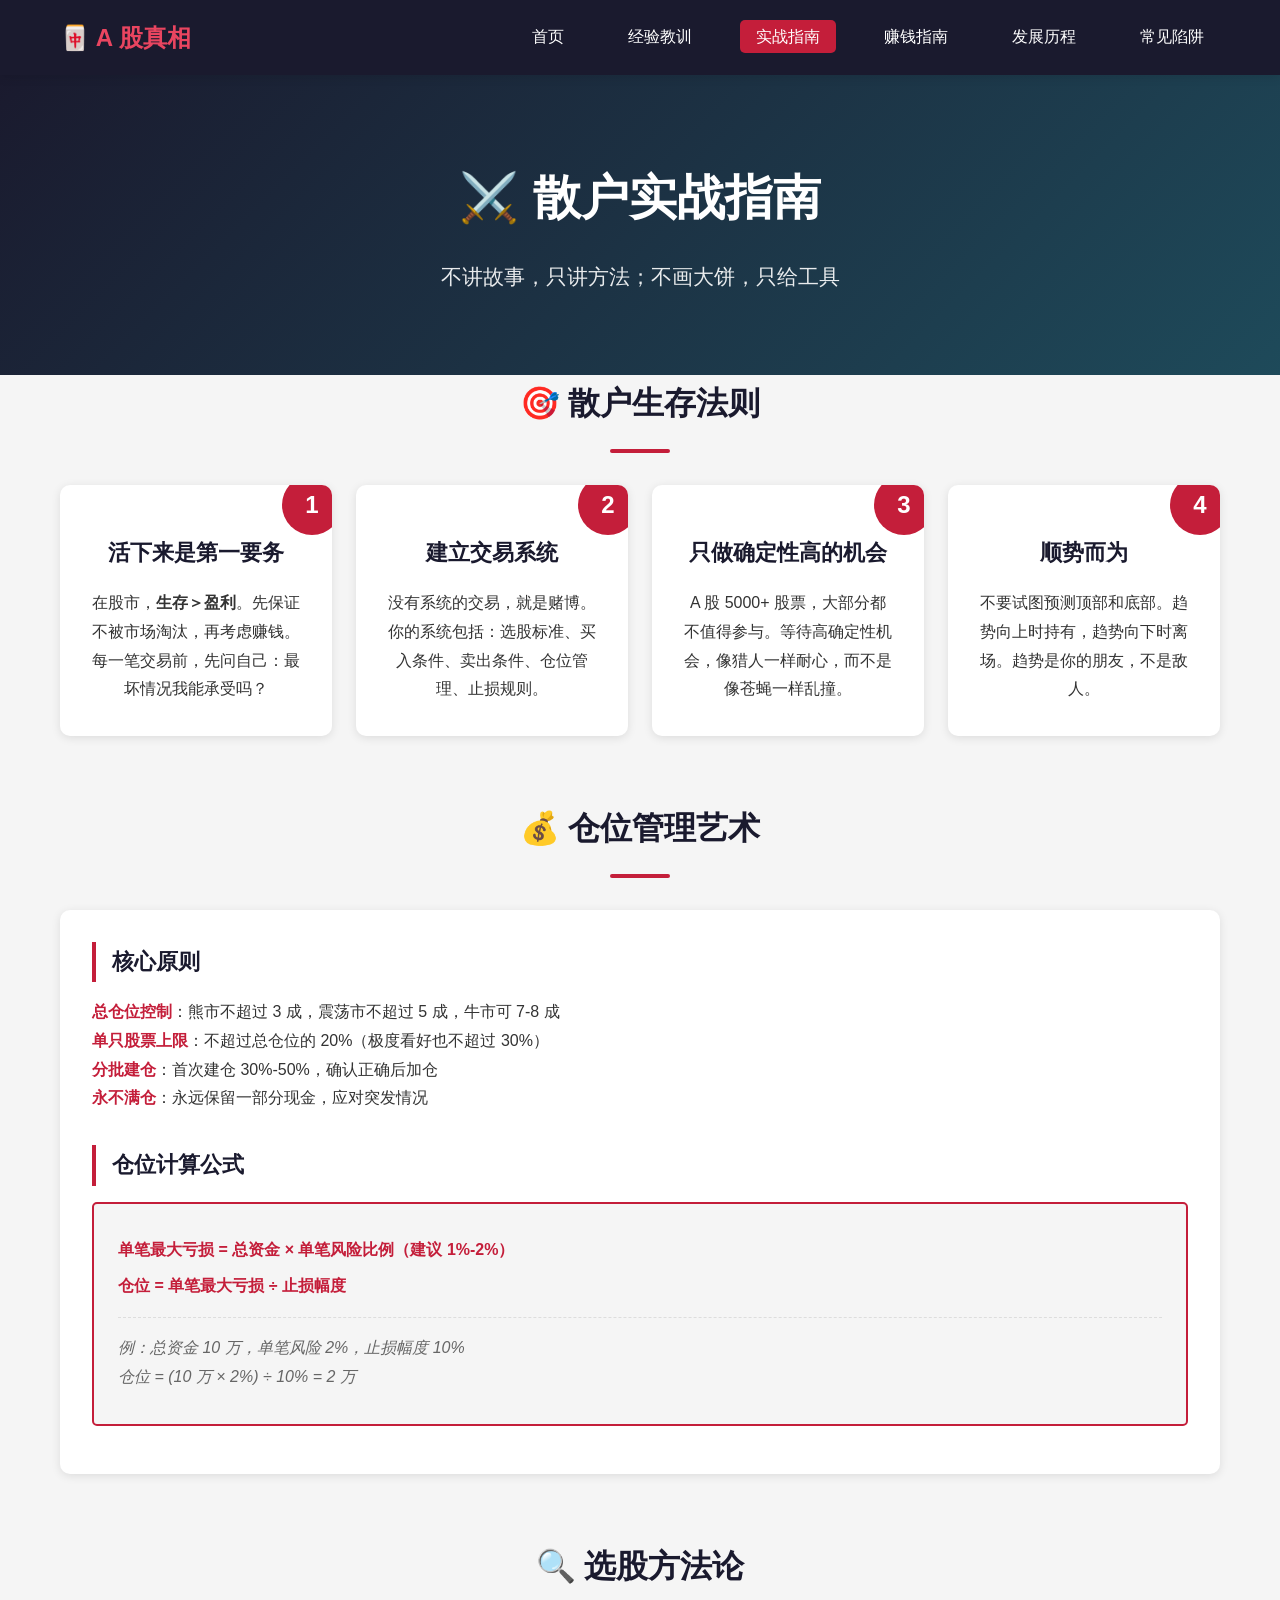
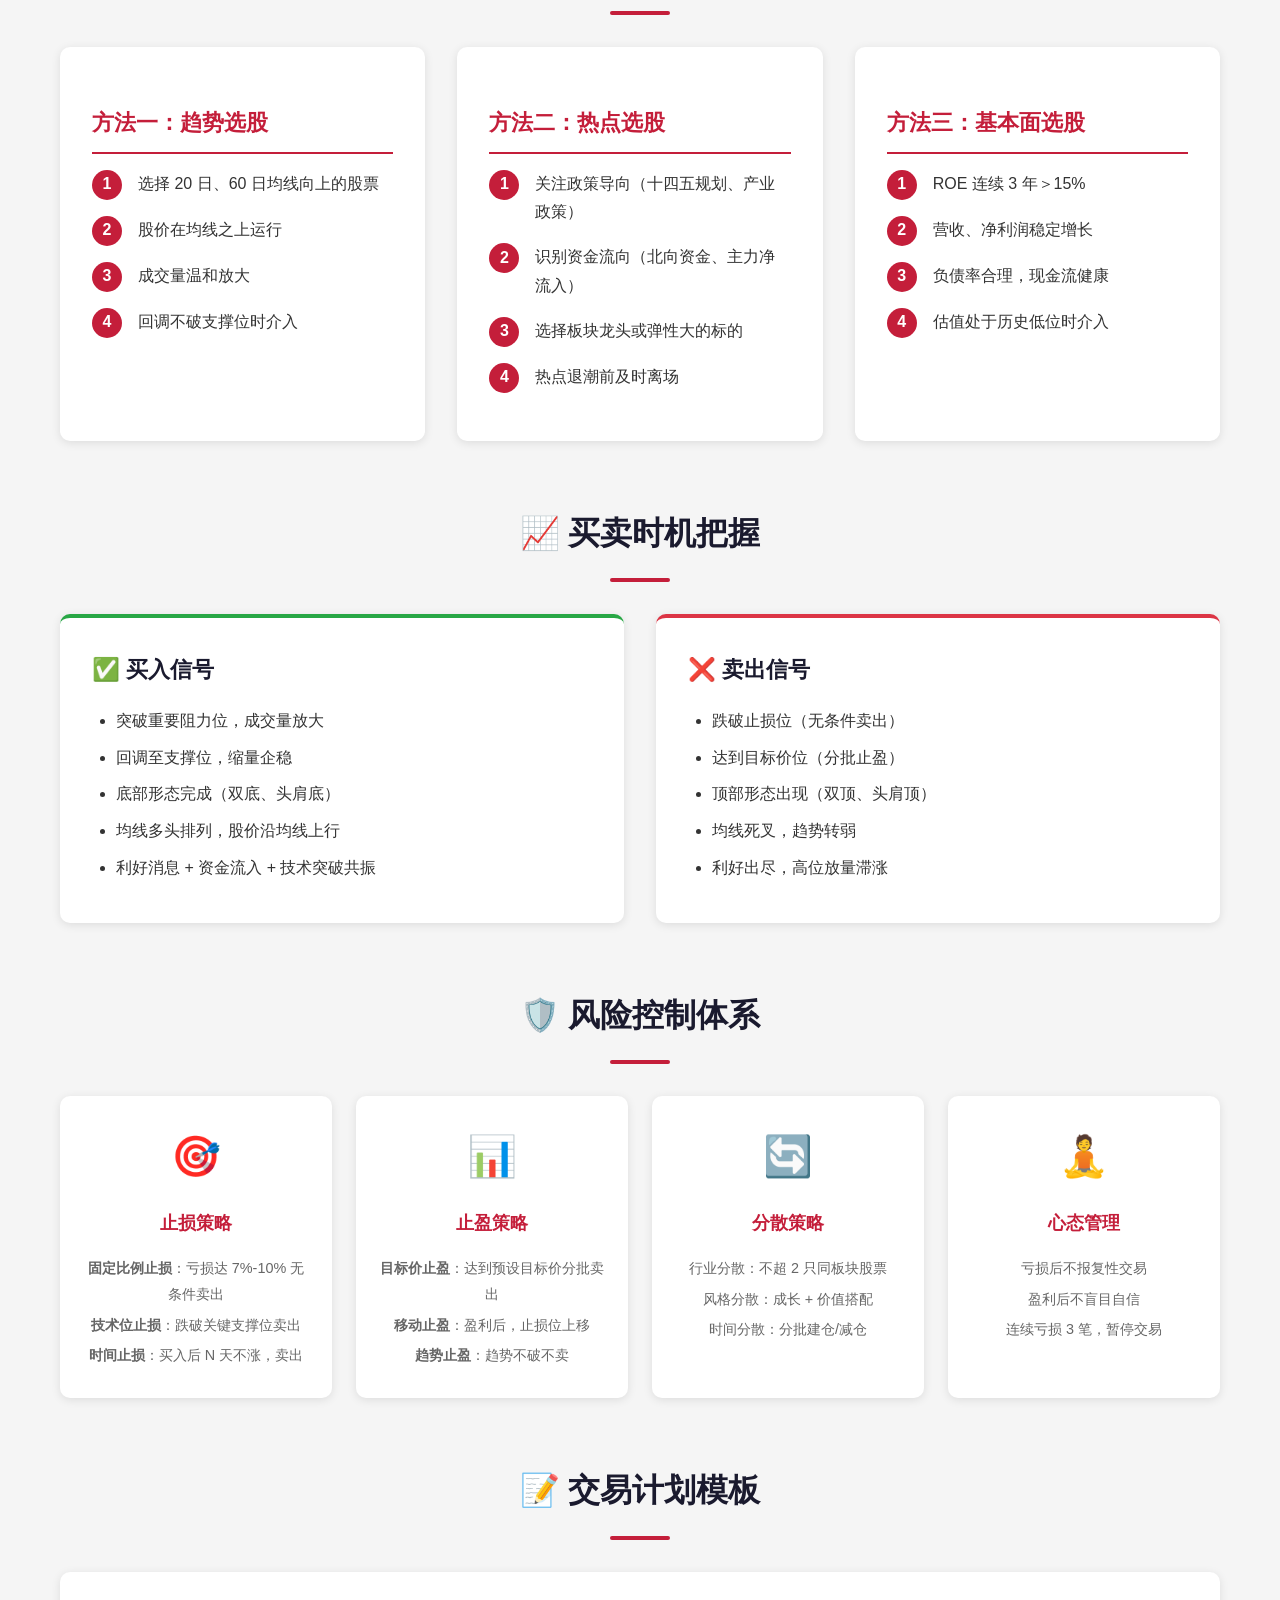
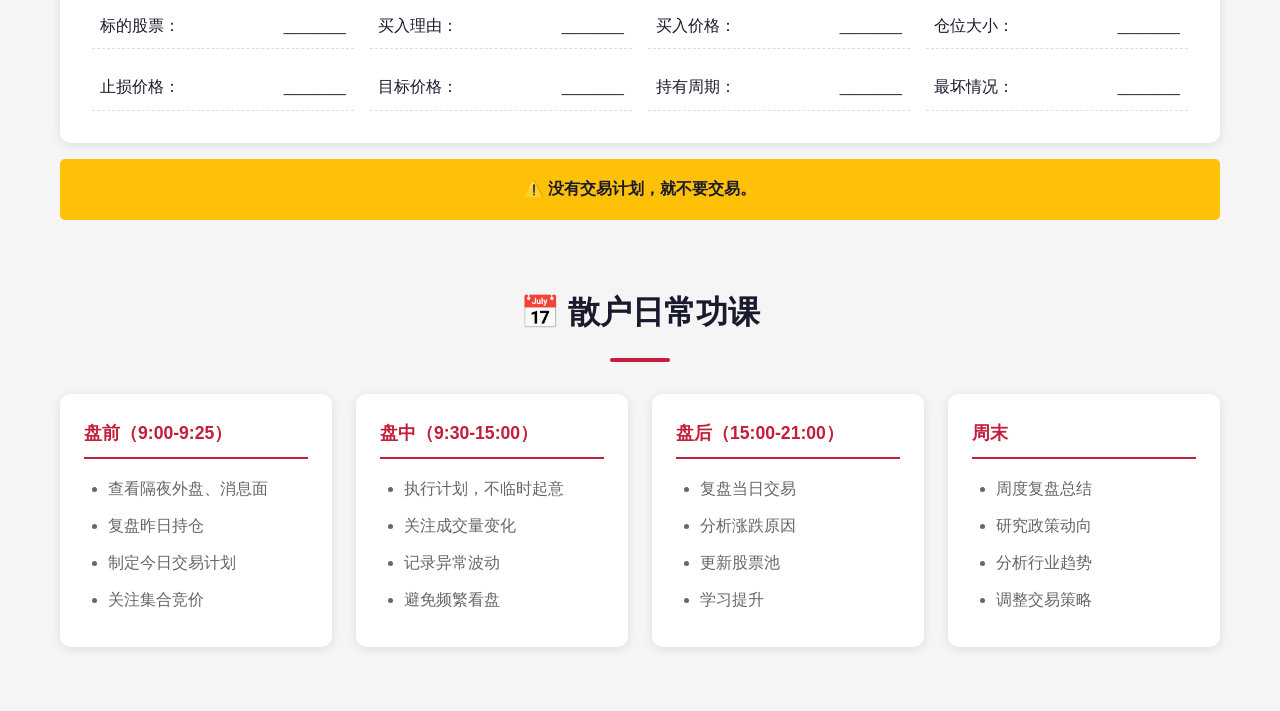
==== guide.html @ 7df8b2a6 "feat: 添加样式与页面内容" ====
<!DOCTYPE html>
<html lang="zh-CN">
<head>
    <meta charset="UTF-8">
    <meta name="viewport" content="width=device-width, initial-scale=1.0">
    <title>实战指南 - A 股真相</title>
    <link rel="stylesheet" href="css/style.css">
</head>
<body>
    <nav class="navbar">
        <div class="container">
            <div class="logo">🀄 A 股真相</div>
            <ul class="nav-links">
                <li><a href="index.html">首页</a></li>
                <li><a href="lessons.html">经验教训</a></li>
                <li><a href="guide.html" class="active">实战指南</a></li>
                <li><a href="profit-guide.html">赚钱指南</a></li>
                <li><a href="history.html">发展历程</a></li>
                <li><a href="traps.html">常见陷阱</a></li>
            </ul>
        </div>
    </nav>

    <header class="hero hero-guide">
        <div class="container">
            <h1>⚔️ 散户实战指南</h1>
            <p class="subtitle">不讲故事，只讲方法；不画大饼，只给工具</p>
        </div>
    </header>

    <main class="container">
        <section class="guide-intro">
            <h2>🎯 散户生存法则</h2>
            <div class="survival-rules">
                <div class="rule-card">
                    <div class="rule-number">1</div>
                    <h3>活下来是第一要务</h3>
                    <p>在股市，<strong>生存＞盈利</strong>。先保证不被市场淘汰，再考虑赚钱。每一笔交易前，先问自己：最坏情况我能承受吗？</p>
                </div>
                <div class="rule-card">
                    <div class="rule-number">2</div>
                    <h3>建立交易系统</h3>
                    <p>没有系统的交易，就是赌博。你的系统包括：选股标准、买入条件、卖出条件、仓位管理、止损规则。</p>
                </div>
                <div class="rule-card">
                    <div class="rule-number">3</div>
                    <h3>只做确定性高的机会</h3>
                    <p>A 股 5000+ 股票，大部分都不值得参与。等待高确定性机会，像猎人一样耐心，而不是像苍蝇一样乱撞。</p>
                </div>
                <div class="rule-card">
                    <div class="rule-number">4</div>
                    <h3>顺势而为</h3>
                    <p>不要试图预测顶部和底部。趋势向上时持有，趋势向下时离场。趋势是你的朋友，不是敌人。</p>
                </div>
            </div>
        </section>

        <section class="position-management">
            <h2>💰 仓位管理艺术</h2>
            <div class="content-box">
                <h3>核心原则</h3>
                <ul class="guide-list">
                    <li><strong>总仓位控制</strong>：熊市不超过 3 成，震荡市不超过 5 成，牛市可 7-8 成</li>
                    <li><strong>单只股票上限</strong>：不超过总仓位的 20%（极度看好也不超过 30%）</li>
                    <li><strong>分批建仓</strong>：首次建仓 30%-50%，确认正确后加仓</li>
                    <li><strong>永不满仓</strong>：永远保留一部分现金，应对突发情况</li>
                </ul>

                <h3>仓位计算公式</h3>
                <div class="formula-box">
                    <p><strong>单笔最大亏损 = 总资金 × 单笔风险比例（建议 1%-2%）</strong></p>
                    <p><strong>仓位 = 单笔最大亏损 ÷ 止损幅度</strong></p>
                    <p class="example">例：总资金 10 万，单笔风险 2%，止损幅度 10%<br>仓位 = (10 万 × 2%) ÷ 10% = 2 万</p>
                </div>
            </div>
        </section>

        <section class="stock-selection">
            <h2>🔍 选股方法论</h2>
            
            <div class="method-grid">
                <div class="method-card">
                    <h3>方法一：趋势选股</h3>
                    <div class="method-steps">
                        <div class="step">
                            <span class="step-num">1</span>
                            <p>选择 20 日、60 日均线向上的股票</p>
                        </div>
                        <div class="step">
                            <span class="step-num">2</span>
                            <p>股价在均线之上运行</p>
                        </div>
                        <div class="step">
                            <span class="step-num">3</span>
                            <p>成交量温和放大</p>
                        </div>
                        <div class="step">
                            <span class="step-num">4</span>
                            <p>回调不破支撑位时介入</p>
                        </div>
                    </div>
                </div>

                <div class="method-card">
                    <h3>方法二：热点选股</h3>
                    <div class="method-steps">
                        <div class="step">
                            <span class="step-num">1</span>
                            <p>关注政策导向（十四五规划、产业政策）</p>
                        </div>
                        <div class="step">
                            <span class="step-num">2</span>
                            <p>识别资金流向（北向资金、主力净流入）</p>
                        </div>
                        <div class="step">
                            <span class="step-num">3</span>
                            <p>选择板块龙头或弹性大的标的</p>
                        </div>
                        <div class="step">
                            <span class="step-num">4</span>
                            <p>热点退潮前及时离场</p>
                        </div>
                    </div>
                </div>

                <div class="method-card">
                    <h3>方法三：基本面选股</h3>
                    <div class="method-steps">
                        <div class="step">
                            <span class="step-num">1</span>
                            <p>ROE 连续 3 年＞15%</p>
                        </div>
                        <div class="step">
                            <span class="step-num">2</span>
                            <p>营收、净利润稳定增长</p>
                        </div>
                        <div class="step">
                            <span class="step-num">3</span>
                            <p>负债率合理，现金流健康</p>
                        </div>
                        <div class="step">
                            <span class="step-num">4</span>
                            <p>估值处于历史低位时介入</p>
                        </div>
                    </div>
                </div>
            </div>
        </section>

        <section class="buy-sell-timing">
            <h2>📈 买卖时机把握</h2>
            
            <div class="timing-grid">
                <div class="timing-card buy">
                    <h3>✅ 买入信号</h3>
                    <ul>
                        <li>突破重要阻力位，成交量放大</li>
                        <li>回调至支撑位，缩量企稳</li>
                        <li>底部形态完成（双底、头肩底）</li>
                        <li>均线多头排列，股价沿均线上行</li>
                        <li>利好消息 + 资金流入 + 技术突破共振</li>
                    </ul>
                </div>
                
                <div class="timing-card sell">
                    <h3>❌ 卖出信号</h3>
                    <ul>
                        <li>跌破止损位（无条件卖出）</li>
                        <li>达到目标价位（分批止盈）</li>
                        <li>顶部形态出现（双顶、头肩顶）</li>
                        <li>均线死叉，趋势转弱</li>
                        <li>利好出尽，高位放量滞涨</li>
                    </ul>
                </div>
            </div>
        </section>

        <section class="risk-control">
            <h2>🛡️ 风险控制体系</h2>
            <div class="risk-grid">
                <div class="risk-item">
                    <div class="risk-icon">🎯</div>
                    <h4>止损策略</h4>
                    <p><strong>固定比例止损</strong>：亏损达 7%-10% 无条件卖出</p>
                    <p><strong>技术位止损</strong>：跌破关键支撑位卖出</p>
                    <p><strong>时间止损</strong>：买入后 N 天不涨，卖出</p>
                </div>
                <div class="risk-item">
                    <div class="risk-icon">📊</div>
                    <h4>止盈策略</h4>
                    <p><strong>目标价止盈</strong>：达到预设目标价分批卖出</p>
                    <p><strong>移动止盈</strong>：盈利后，止损位上移</p>
                    <p><strong>趋势止盈</strong>：趋势不破不卖</p>
                </div>
                <div class="risk-item">
                    <div class="risk-icon">🔄</div>
                    <h4>分散策略</h4>
                    <p>行业分散：不超 2 只同板块股票</p>
                    <p>风格分散：成长 + 价值搭配</p>
                    <p>时间分散：分批建仓/减仓</p>
                </div>
                <div class="risk-item">
                    <div class="risk-icon">🧘</div>
                    <h4>心态管理</h4>
                    <p>亏损后不报复性交易</p>
                    <p>盈利后不盲目自信</p>
                    <p>连续亏损 3 笔，暂停交易</p>
                </div>
            </div>
        </section>

        <section class="trading-plan">
            <h2>📝 交易计划模板</h2>
            <div class="plan-template">
                <div class="plan-item">
                    <label>标的股票：</label>
                    <span>_______</span>
                </div>
                <div class="plan-item">
                    <label>买入理由：</label>
                    <span>_______</span>
                </div>
                <div class="plan-item">
                    <label>买入价格：</label>
                    <span>_______</span>
                </div>
                <div class="plan-item">
                    <label>仓位大小：</label>
                    <span>_______</span>
                </div>
                <div class="plan-item">
                    <label>止损价格：</label>
                    <span>_______</span>
                </div>
                <div class="plan-item">
                    <label>目标价格：</label>
                    <span>_______</span>
                </div>
                <div class="plan-item">
                    <label>持有周期：</label>
                    <span>_______</span>
                </div>
                <div class="plan-item">
                    <label>最坏情况：</label>
                    <span>_______</span>
                </div>
            </div>
            <p class="plan-note">⚠️ 没有交易计划，就不要交易。</p>
        </section>

        <section class="daily-routine">
            <h2>📅 散户日常功课</h2>
            <div class="routine-grid">
                <div class="routine-card">
                    <h4>盘前（9:00-9:25）</h4>
                    <ul>
                        <li>查看隔夜外盘、消息面</li>
                        <li>复盘昨日持仓</li>
                        <li>制定今日交易计划</li>
                        <li>关注集合竞价</li>
                    </ul>
                </div>
                <div class="routine-card">
                    <h4>盘中（9:30-15:00）</h4>
                    <ul>
                        <li>执行计划，不临时起意</li>
                        <li>关注成交量变化</li>
                        <li>记录异常波动</li>
                        <li>避免频繁看盘</li>
                    </ul>
                </div>
                <div class="routine-card">
                    <h4>盘后（15:00-21:00）</h4>
                    <ul>
                        <li>复盘当日交易</li>
                        <li>分析涨跌原因</li>
                        <li>更新股票池</li>
                        <li>学习提升</li>
                    </ul>
                </div>
                <div class="routine-card">
                    <h4>周末</h4>
                    <ul>
                        <li>周度复盘总结</li>
                        <li>研究政策动向</li>
                        <li>分析行业趋势</li>
                        <li>调整交易策略</li>
                    </ul>
                </div>
            </div>
        </section>
    </main>

    <script src="js/main.js"></script>
</body>
</html>
---- css/style.css ----
/* ===== 基础样式 ===== */
:root {
    --primary-color: #c41e3a;
    --primary-dark: #8b0000;
    --secondary-color: #1a1a2e;
    --accent-color: #e94560;
    --text-color: #333;
    --text-light: #666;
    --bg-light: #f5f5f5;
    --bg-white: #ffffff;
    --border-color: #ddd;
    --success-color: #28a745;
    --warning-color: #ffc107;
    --danger-color: #dc3545;
    --shadow: 0 2px 10px rgba(0, 0, 0, 0.1);
    --shadow-lg: 0 5px 30px rgba(0, 0, 0, 0.15);
}

* {
    margin: 0;
    padding: 0;
    box-sizing: border-box;
}

body {
    font-family: -apple-system, BlinkMacSystemFont, "Segoe UI", Roboto, "Helvetica Neue", Arial, "Noto Sans SC", sans-serif;
    line-height: 1.8;
    color: var(--text-color);
    background-color: var(--bg-light);
}

.container {
    max-width: 1200px;
    margin: 0 auto;
    padding: 0 20px;
}

a {
    text-decoration: none;
    color: inherit;
}

ul {
    list-style: none;
}

/* ===== 导航栏 ===== */
.navbar {
    background: var(--secondary-color);
    color: white;
    padding: 1rem 0;
    position: sticky;
    top: 0;
    z-index: 1000;
    box-shadow: var(--shadow);
}

.navbar .container {
    display: flex;
    justify-content: space-between;
    align-items: center;
}

.logo {
    font-size: 1.5rem;
    font-weight: bold;
    color: var(--accent-color);
}

.nav-links {
    display: flex;
    gap: 2rem;
}

.nav-links a {
    color: white;
    padding: 0.5rem 1rem;
    border-radius: 5px;
    transition: all 0.3s ease;
}

.nav-links a:hover,
.nav-links a.active {
    background: var(--primary-color);
}

/* ===== Hero 区域 ===== */
.hero {
    background: linear-gradient(135deg, var(--secondary-color) 0%, var(--primary-dark) 100%);
    color: white;
    padding: 5rem 0;
    text-align: center;
}

.hero h1 {
    font-size: 3rem;
    margin-bottom: 1rem;
}

.hero .subtitle {
    font-size: 1.3rem;
    opacity: 0.9;
}

.hero-secondary {
    background: linear-gradient(135deg, #1a1a2e 0%, #4a192c 100%);
}

.hero-guide {
    background: linear-gradient(135deg, #1a1a2e 0%, #1e4a5a 100%);
}

.hero-traps {
    background: linear-gradient(135deg, #1a1a2e 0%, #5a1e2e 100%);
}

.hero-profit {
    background: linear-gradient(135deg, #1a1a2e 0%, #2e5a1e 100%);
}

.hero-history {
    background: linear-gradient(135deg, #1a1a2e 0%, #5a4a1e 100%);
}

/* ===== 主要内容区域 ===== */
main {
    padding: 3rem 0;
}

section {
    margin-bottom: 4rem;
}

h2 {
    font-size: 2rem;
    color: var(--secondary-color);
    margin-bottom: 2rem;
    text-align: center;
    position: relative;
}

h2::after {
    content: '';
    display: block;
    width: 60px;
    height: 4px;
    background: var(--primary-color);
    margin: 1rem auto 0;
    border-radius: 2px;
}

h3 {
    font-size: 1.4rem;
    color: var(--secondary-color);
    margin: 1.5rem 0 1rem;
}

h4 {
    font-size: 1.1rem;
    color: var(--primary-color);
    margin: 1rem 0 0.5rem;
}

/* ===== 卡片样式 ===== */
.grid-3 {
    display: grid;
    grid-template-columns: repeat(auto-fit, minmax(300px, 1fr));
    gap: 2rem;
}

.card {
    background: var(--bg-white);
    padding: 2rem;
    border-radius: 10px;
    box-shadow: var(--shadow);
    transition: transform 0.3s ease, box-shadow 0.3s ease;
}

.card:hover {
    transform: translateY(-5px);
    box-shadow: var(--shadow-lg);
}

.card-icon {
    font-size: 3rem;
    margin-bottom: 1rem;
}

.card h3 {
    color: var(--primary-color);
    margin-top: 0;
}

/* ===== 内容框 ===== */
.content-box {
    background: var(--bg-white);
    padding: 2rem;
    border-radius: 10px;
    box-shadow: var(--shadow);
}

.content-box h3 {
    border-left: 4px solid var(--primary-color);
    padding-left: 1rem;
    margin-top: 2rem;
}

.content-box h3:first-child {
    margin-top: 0;
}

.content-box p {
    margin: 1rem 0;
    text-align: justify;
}

.content-box strong {
    color: var(--primary-color);
}

/* ===== 现实列表 ===== */
.reality-list {
    display: grid;
    gap: 1.5rem;
}

.reality-item {
    display: flex;
    gap: 1.5rem;
    background: var(--bg-white);
    padding: 1.5rem;
    border-radius: 10px;
    box-shadow: var(--shadow);
    align-items: flex-start;
}

.reality-item .number {
    font-size: 2.5rem;
    font-weight: bold;
    color: var(--primary-color);
    opacity: 0.3;
    flex-shrink: 0;
}

.reality-item h4 {
    color: var(--secondary-color);
    margin-top: 0;
}

.reality-item p {
    color: var(--text-light);
}

/* ===== CTA 区域 ===== */
.cta {
    background: linear-gradient(135deg, var(--primary-color) 0%, var(--primary-dark) 100%);
    color: white;
    padding: 3rem;
    border-radius: 10px;
    text-align: center;
}

.cta h2 {
    color: white;
}

.cta h2::after {
    background: white;
}

.cta p {
    font-size: 1.2rem;
    margin: 1rem 0;
}

.cta strong {
    color: var(--warning-color);
}

.cta-buttons {
    display: flex;
    gap: 1rem;
    justify-content: center;
    margin-top: 2rem;
    flex-wrap: wrap;
}

.btn {
    padding: 1rem 2rem;
    border-radius: 5px;
    font-weight: bold;
    transition: all 0.3s ease;
}

.btn-primary {
    background: white;
    color: var(--primary-color);
}

.btn-primary:hover {
    background: var(--bg-light);
    transform: translateY(-2px);
}

.btn-secondary {
    background: transparent;
    color: white;
    border: 2px solid white;
}

.btn-secondary:hover {
    background: white;
    color: var(--primary-color);
    transform: translateY(-2px);
}

/* ===== 经验教训页面 ===== */
.lesson-card {
    background: var(--bg-white);
    border-radius: 10px;
    box-shadow: var(--shadow);
    margin-bottom: 2rem;
    overflow: hidden;
}

.lesson-header {
    background: linear-gradient(135deg, var(--secondary-color) 0%, var(--primary-dark) 100%);
    color: white;
    padding: 1.5rem 2rem;
}

.lesson-tag {
    background: var(--accent-color);
    padding: 0.3rem 1rem;
    border-radius: 20px;
    font-size: 0.9rem;
    margin-right: 1rem;
}

.lesson-header h3 {
    color: white;
    margin: 0.5rem 0 0 0;
    display: inline-block;
}

.lesson-content {
    padding: 2rem;
}

.scenario,
.analysis,
.takeaway {
    margin-bottom: 1.5rem;
}

.scenario h4,
.analysis h4,
.takeaway h4 {
    display: flex;
    align-items: center;
    gap: 0.5rem;
}

.analysis ul {
    list-style: disc;
    margin-left: 1.5rem;
}

.analysis li {
    margin-bottom: 0.5rem;
}

.takeaway {
    background: var(--bg-light);
    padding: 1rem;
    border-radius: 5px;
    border-left: 4px solid var(--success-color);
}

/* ===== 智慧语录 ===== */
.wisdom-grid {
    display: grid;
    grid-template-columns: repeat(auto-fit, minmax(300px, 1fr));
    gap: 1.5rem;
}

.wisdom-card {
    background: var(--bg-white);
    padding: 1.5rem;
    border-radius: 10px;
    box-shadow: var(--shadow);
    border-left: 4px solid var(--accent-color);
}

.wisdom-text {
    font-style: italic;
    font-size: 1.1rem;
    color: var(--text-color);
    margin-bottom: 1rem;
}

.wisdom-author {
    color: var(--text-light);
    font-size: 0.9rem;
    text-align: right;
}

/* ===== 清单样式 ===== */
.checklist {
    display: grid;
    grid-template-columns: repeat(auto-fit, minmax(250px, 1fr));
    gap: 1rem;
}

.check-item {
    background: var(--bg-white);
    padding: 1rem;
    border-radius: 5px;
    box-shadow: var(--shadow);
    font-weight: 500;
}

/* ===== 实战指南页面 ===== */
.survival-rules {
    display: grid;
    grid-template-columns: repeat(auto-fit, minmax(250px, 1fr));
    gap: 1.5rem;
}

.rule-card {
    background: var(--bg-white);
    padding: 2rem;
    border-radius: 10px;
    box-shadow: var(--shadow);
    text-align: center;
    position: relative;
    overflow: hidden;
}

.rule-number {
    position: absolute;
    top: -10px;
    right: -10px;
    width: 60px;
    height: 60px;
    background: var(--primary-color);
    color: white;
    border-radius: 50%;
    display: flex;
    align-items: center;
    justify-content: center;
    font-size: 1.5rem;
    font-weight: bold;
}

.rule-card h3 {
    margin-top: 1rem;
}

/* ===== 公式框 ===== */
.formula-box {
    background: var(--bg-light);
    padding: 1.5rem;
    border-radius: 5px;
    margin: 1rem 0;
    border: 2px solid var(--primary-color);
}

.formula-box p {
    margin: 0.5rem 0;
}

.formula-box .example {
    font-style: italic;
    color: var(--text-light);
    margin-top: 1rem;
    padding-top: 1rem;
    border-top: 1px dashed var(--border-color);
}

/* ===== 方法网格 ===== */
.method-grid {
    display: grid;
    grid-template-columns: repeat(auto-fit, minmax(300px, 1fr));
    gap: 2rem;
}

.method-card {
    background: var(--bg-white);
    padding: 2rem;
    border-radius: 10px;
    box-shadow: var(--shadow);
}

.method-card h3 {
    color: var(--primary-color);
    border-bottom: 2px solid var(--primary-color);
    padding-bottom: 0.5rem;
}

.method-steps {
    margin-top: 1rem;
}

.step {
    display: flex;
    align-items: flex-start;
    gap: 1rem;
    margin-bottom: 1rem;
}

.step-num {
    background: var(--primary-color);
    color: white;
    width: 30px;
    height: 30px;
    border-radius: 50%;
    display: flex;
    align-items: center;
    justify-content: center;
    flex-shrink: 0;
    font-weight: bold;
}

/* ===== 买卖时机 ===== */
.timing-grid {
    display: grid;
    grid-template-columns: repeat(auto-fit, minmax(300px, 1fr));
    gap: 2rem;
}

.timing-card {
    background: var(--bg-white);
    padding: 2rem;
    border-radius: 10px;
    box-shadow: var(--shadow);
}

.timing-card.buy {
    border-top: 4px solid var(--success-color);
}

.timing-card.sell {
    border-top: 4px solid var(--danger-color);
}

.timing-card h3 {
    margin-top: 0;
}

.timing-card ul {
    list-style: disc;
    margin-left: 1.5rem;
}

.timing-card li {
    margin-bottom: 0.5rem;
}

/* ===== 风险控制 ===== */
.risk-grid {
    display: grid;
    grid-template-columns: repeat(auto-fit, minmax(250px, 1fr));
    gap: 1.5rem;
}

.risk-item {
    background: var(--bg-white);
    padding: 1.5rem;
    border-radius: 10px;
    box-shadow: var(--shadow);
    text-align: center;
}

.risk-icon {
    font-size: 2.5rem;
    margin-bottom: 1rem;
}

.risk-item h4 {
    margin-bottom: 1rem;
}

.risk-item p {
    font-size: 0.9rem;
    color: var(--text-light);
    margin: 0.3rem 0;
}

/* ===== 交易计划模板 ===== */
.plan-template {
    background: var(--bg-white);
    padding: 2rem;
    border-radius: 10px;
    box-shadow: var(--shadow);
    display: grid;
    grid-template-columns: repeat(auto-fit, minmax(250px, 1fr));
    gap: 1rem;
}

.plan-item {
    display: flex;
    justify-content: space-between;
    padding: 0.5rem;
    border-bottom: 1px dashed var(--border-color);
}

.plan-item label {
    font-weight: 500;
    color: var(--secondary-color);
}

.plan-note {
    margin-top: 1rem;
    padding: 1rem;
    background: var(--warning-color);
    color: var(--secondary-color);
    border-radius: 5px;
    font-weight: bold;
    text-align: center;
}

/* ===== 日常功课 ===== */
.routine-grid {
    display: grid;
    grid-template-columns: repeat(auto-fit, minmax(250px, 1fr));
    gap: 1.5rem;
}

.routine-card {
    background: var(--bg-white);
    padding: 1.5rem;
    border-radius: 10px;
    box-shadow: var(--shadow);
}

.routine-card h4 {
    color: var(--primary-color);
    margin-top: 0;
    padding-bottom: 0.5rem;
    border-bottom: 2px solid var(--primary-color);
}

.routine-card ul {
    list-style: disc;
    margin-left: 1.5rem;
    margin-top: 1rem;
}

.routine-card li {
    margin-bottom: 0.5rem;
    color: var(--text-light);
}

/* ===== 陷阱页面 ===== */
.intro-box {
    background: var(--bg-white);
    padding: 2rem;
    border-radius: 10px;
    box-shadow: var(--shadow);
    text-align: center;
}

.intro-box p {
    margin: 1rem 0;
    font-size: 1.1rem;
}

.intro-box strong {
    color: var(--primary-color);
}

.trap-section {
    margin-bottom: 3rem;
}

.trap-category-title {
    background: linear-gradient(135deg, var(--secondary-color) 0%, var(--primary-dark) 100%);
    color: white;
    padding: 1rem 2rem;
    border-radius: 10px;
    margin-bottom: 2rem;
}

.trap-card {
    background: var(--bg-white);
    border-radius: 10px;
    box-shadow: var(--shadow);
    margin-bottom: 2rem;
    overflow: hidden;
}

.trap-header {
    background: linear-gradient(135deg, var(--bg-light) 0%, #e0e0e0 100%);
    padding: 1rem 2rem;
    display: flex;
    align-items: center;
    gap: 1rem;
}

.trap-type {
    background: var(--secondary-color);
    color: white;
    padding: 0.3rem 1rem;
    border-radius: 20px;
    font-size: 0.85rem;
}

.trap-header h4 {
    margin: 0;
    color: var(--secondary-color);
}

.trap-body {
    padding: 2rem;
}

.trap-description {
    background: var(--bg-light);
    padding: 1rem;
    border-radius: 5px;
    margin-bottom: 1.5rem;
}

.trap-mechanism {
    margin-bottom: 1.5rem;
}

.trap-mechanism ol {
    list-style: decimal;
    margin-left: 1.5rem;
}

.trap-mechanism li {
    margin-bottom: 0.5rem;
}

.trap-essence {
    background: var(--primary-color);
    color: white;
    padding: 1rem;
    border-radius: 5px;
    margin-top: 1rem;
    font-weight: bold;
    text-align: center;
}

.trap-avoid {
    background: #e8f5e9;
    padding: 1rem;
    border-radius: 5px;
    border-left: 4px solid var(--success-color);
}

.trap-avoid ul {
    list-style: disc;
    margin-left: 1.5rem;
}

.trap-avoid li {
    margin-bottom: 0.5rem;
}

/* ===== 陷阱总结 ===== */
.summary-box {
    background: var(--bg-white);
    padding: 2rem;
    border-radius: 10px;
    box-shadow: var(--shadow);
    display: grid;
    grid-template-columns: repeat(auto-fit, minmax(200px, 1fr));
    gap: 1rem;
}

.summary-item {
    display: flex;
    align-items: center;
    gap: 0.5rem;
    padding: 0.5rem;
}

.summary-item .icon {
    font-size: 1.5rem;
}

/* ===== 赚钱指南页面 ===== */
.disadvantage-box {
    background: var(--bg-white);
    padding: 2rem;
    border-radius: 10px;
    box-shadow: var(--shadow);
    text-align: center;
    margin-bottom: 2rem;
}

.disadvantage-box .lead-text {
    font-size: 1.2rem;
    margin: 0.5rem 0;
}

.disadvantage-box .lead-text strong {
    color: var(--danger-color);
    font-size: 1.5rem;
}

.wusan-grid {
    display: grid;
    grid-template-columns: repeat(auto-fit, minmax(300px, 1fr));
    gap: 1.5rem;
    margin-bottom: 2rem;
}

.wusan-card {
    background: var(--bg-white);
    padding: 2rem;
    border-radius: 10px;
    box-shadow: var(--shadow);
    border: 2px solid var(--danger-color);
}

.wusan-icon {
    font-size: 3rem;
    margin-bottom: 1rem;
}

.wusan-card h3 {
    color: var(--danger-color);
    margin: 0.5rem 0;
}

.wusan-card ul {
    list-style: disc;
    margin-left: 1.5rem;
    margin-top: 1rem;
}

.wusan-card li {
    margin-bottom: 0.5rem;
    color: var(--text-light);
}

.wusan-reality {
    margin-top: 1rem;
    padding: 0.8rem;
    background: #ffe6e6;
    border-radius: 5px;
    border-left: 4px solid var(--danger-color);
}

.other-disadvantages {
    background: var(--bg-white);
    padding: 2rem;
    border-radius: 10px;
    box-shadow: var(--shadow);
    margin-bottom: 2rem;
}

.other-disadvantages h3 {
    color: var(--danger-color);
    margin-top: 0;
    margin-bottom: 1.5rem;
}

.weakness-grid {
    display: grid;
    grid-template-columns: repeat(auto-fit, minmax(200px, 1fr));
    gap: 1rem;
}

.weakness-card {
    background: var(--bg-light);
    padding: 1rem;
    border-radius: 5px;
    text-align: center;
}

.weakness-card h4 {
    color: var(--danger-color);
    margin-bottom: 0.5rem;
}

.weakness-card p {
    font-size: 0.9rem;
    color: var(--text-light);
}

.reality-check {
    background: linear-gradient(135deg, var(--secondary-color) 0%, var(--primary-dark) 100%);
    color: white;
    padding: 2rem;
    border-radius: 10px;
    box-shadow: var(--shadow-lg);
}

.reality-check h3 {
    color: var(--warning-color);
    text-align: center;
    margin-top: 0;
}

.questions-list {
    display: grid;
    grid-template-columns: repeat(auto-fit, minmax(250px, 1fr));
    gap: 1rem;
    margin: 1.5rem 0;
}

.question-item {
    display: flex;
    align-items: center;
    gap: 1rem;
    background: rgba(255, 255, 255, 0.1);
    padding: 1rem;
    border-radius: 5px;
}

.question-item .q-mark {
    font-size: 2rem;
    flex-shrink: 0;
}

.question-item p {
    margin: 0;
    font-size: 1rem;
}

.reality-conclusion {
    text-align: center;
    margin-top: 1.5rem;
    padding: 1rem;
    background: rgba(255, 255, 255, 0.1);
    border-radius: 5px;
    font-size: 1.1rem;
}

/* ===== 股市底层逻辑 ===== */
.market-rules {
    margin-bottom: 3rem;
}

.rule-section {
    margin-bottom: 3rem;
}

.rule-section h3 {
    background: linear-gradient(135deg, var(--secondary-color) 0%, var(--primary-dark) 100%);
    color: white;
    padding: 1rem 2rem;
    border-radius: 10px;
    margin-bottom: 1.5rem;
}

.concept-box {
    background: var(--bg-white);
    padding: 2rem;
    border-radius: 10px;
    box-shadow: var(--shadow);
}

.unpredictability-box {
    border: 2px solid var(--warning-color);
}

.concept-definition {
    font-size: 1.2rem;
    text-align: center;
    padding: 1rem;
    background: var(--bg-light);
    border-radius: 5px;
    margin-bottom: 1.5rem;
    border-left: 4px solid var(--primary-color);
}

.concept-content {
    display: grid;
    gap: 1.5rem;
    margin-bottom: 1.5rem;
}

.concept-left,
.concept-right {
    background: var(--bg-light);
    padding: 1.5rem;
    border-radius: 5px;
}

.concept-left h4,
.concept-right h4 {
    margin-top: 0;
    display: flex;
    align-items: center;
    gap: 0.5rem;
}

.concept-left ul,
.concept-right ul {
    list-style: disc;
    margin-left: 1.5rem;
}

.concept-left li,
.concept-right li {
    margin-bottom: 0.5rem;
}

.key-point {
    margin-top: 1rem;
    padding: 0.8rem;
    background: #e8f5e9;
    border-radius: 5px;
    border-left: 4px solid var(--success-color);
    text-align: center;
}

.key-point.danger {
    background: #ffe6e6;
    border-left-color: var(--danger-color);
}

.concept-summary {
    padding: 1rem;
    background: linear-gradient(135deg, rgba(196, 30, 58, 0.1), rgba(139, 0, 0, 0.1));
    border-radius: 5px;
    border: 1px solid var(--primary-color);
    text-align: center;
    margin: 1.5rem 0;
}

.action-guide {
    background: #e3f2fd;
    padding: 1rem 1.5rem;
    border-radius: 5px;
    border-left: 4px solid #2196f3;
}

.action-guide strong {
    display: block;
    margin-bottom: 0.5rem;
    color: var(--secondary-color);
}

.action-guide ul {
    list-style: disc;
    margin-left: 1.5rem;
}

.action-guide li {
    margin-bottom: 0.5rem;
}

/* ===== 周期和风格 ===== */
.cycle-content {
    margin-bottom: 1.5rem;
}

.cycle-grid {
    display: grid;
    grid-template-columns: repeat(auto-fit, minmax(300px, 1fr));
    gap: 1.5rem;
    margin-bottom: 1.5rem;
}

.cycle-card {
    background: var(--bg-light);
    padding: 1.5rem;
    border-radius: 5px;
}

.cycle-card h4 {
    color: var(--primary-color);
    margin-top: 0;
    margin-bottom: 1rem;
}

.cycle-card ul {
    list-style: disc;
    margin-left: 1.5rem;
}

.cycle-card li {
    margin-bottom: 0.5rem;
}

.cycle-example {
    background: var(--bg-light);
    padding: 1.5rem;
    border-radius: 5px;
}

.cycle-example h4 {
    margin-top: 0;
    margin-bottom: 1rem;
}

.example-item {
    display: flex;
    gap: 1rem;
    padding: 0.8rem;
    background: white;
    border-radius: 5px;
    margin-bottom: 0.5rem;
    align-items: center;
}

.example-year {
    background: var(--primary-color);
    color: white;
    padding: 0.3rem 0.8rem;
    border-radius: 20px;
    font-size: 0.85rem;
    font-weight: bold;
    flex-shrink: 0;
}

.example-desc {
    color: var(--text-color);
}

/* ===== 预测不了 ===== */
.why-content {
    margin-bottom: 1.5rem;
}

.why-content h4 {
    text-align: center;
    margin-bottom: 1rem;
}

.why-grid {
    display: grid;
    grid-template-columns: repeat(auto-fit, minmax(200px, 1fr));
    gap: 1rem;
}

.why-card {
    background: var(--bg-light);
    padding: 1rem;
    border-radius: 5px;
    text-align: center;
}

.why-card h5 {
    color: var(--primary-color);
    margin-bottom: 0.5rem;
}

.why-card p {
    font-size: 0.9rem;
    color: var(--text-light);
}

.prediction-trap {
    background: #fff3e0;
    padding: 1.5rem;
    border-radius: 5px;
    margin-bottom: 1.5rem;
    border: 1px solid var(--warning-color);
}

.prediction-trap h4 {
    text-align: center;
    margin-bottom: 1rem;
}

.trap-comparison {
    display: grid;
    grid-template-columns: repeat(auto-fit, minmax(250px, 1fr));
    gap: 1rem;
}

.trap-side {
    background: white;
    padding: 1rem;
    border-radius: 5px;
}

.trap-side h5 {
    text-align: center;
    margin-bottom: 0.5rem;
}

.trap-side ul {
    list-style: disc;
    margin-left: 1.5rem;
}

.trap-side li {
    margin-bottom: 0.3rem;
}

/* ===== 业绩 vs 预期 ===== */
.expectation-content {
    margin-bottom: 1.5rem;
}

.expectation-formula {
    background: linear-gradient(135deg, var(--secondary-color), var(--primary-dark));
    color: white;
    padding: 2rem;
    border-radius: 10px;
    margin-bottom: 1.5rem;
}

.formula-main {
    display: flex;
    justify-content: center;
    align-items: center;
    gap: 1rem;
    flex-wrap: wrap;
    margin-bottom: 1.5rem;
}

.formula-label {
    font-size: 1.2rem;
    font-weight: bold;
}

.formula-equation {
    font-size: 1.5rem;
    font-weight: bold;
    background: rgba(255, 255, 255, 0.2);
    padding: 0.5rem 1.5rem;
    border-radius: 5px;
}

.formula-explain {
    display: grid;
    grid-template-columns: repeat(auto-fit, minmax(200px, 1fr));
    gap: 1rem;
}

.formula-case {
    display: flex;
    flex-direction: column;
    gap: 0.5rem;
    padding: 1rem;
    border-radius: 5px;
    text-align: center;
}

.formula-case.positive {
    background: rgba(40, 167, 69, 0.3);
    border: 1px solid var(--success-color);
}

.formula-case.neutral {
    background: rgba(255, 255, 255, 0.2);
    border: 1px solid rgba(255, 255, 255, 0.5);
}

.formula-case.negative {
    background: rgba(220, 53, 69, 0.3);
    border: 1px solid var(--danger-color);
}

.case-result {
    font-size: 2rem;
    font-weight: bold;
}

.case-desc {
    font-size: 0.9rem;
}

.expectation-examples {
    margin-top: 1.5rem;
}

.expectation-examples h4 {
    margin-bottom: 1rem;
}

.scenario-grid {
    display: grid;
    grid-template-columns: repeat(auto-fit, minmax(250px, 1fr));
    gap: 1rem;
}

.scenario-card {
    background: var(--bg-light);
    padding: 1rem;
    border-radius: 5px;
}

.scenario-card h5 {
    color: var(--primary-color);
    margin-bottom: 0.5rem;
}

.scenario-card p {
    font-size: 0.9rem;
    color: var(--text-light);
}

/* ===== 发展历程页面 ===== */
.history-intro {
    margin-bottom: 3rem;
}

.history-intro .highlight {
    margin-top: 1.5rem;
    padding: 1rem;
    background: linear-gradient(135deg, rgba(196, 30, 58, 0.1), rgba(139, 0, 0, 0.1));
    border-radius: 5px;
    border-left: 4px solid var(--primary-color);
    font-size: 1.1rem;
}

.timeline-section {
    margin-bottom: 3rem;
}

.timeline {
    position: relative;
    padding: 2rem 0;
}

.timeline::before {
    content: '';
    position: absolute;
    left: 50%;
    transform: translateX(-50%);
    width: 4px;
    height: 100%;
    background: linear-gradient(to bottom, var(--primary-color), var(--primary-dark));
    border-radius: 2px;
}

.timeline-decade {
    position: relative;
    margin-bottom: 3rem;
}

.decade-header {
    text-align: center;
    margin-bottom: 2rem;
}

.decade-year {
    display: inline-block;
    background: linear-gradient(135deg, var(--secondary-color), var(--primary-dark));
    color: white;
    padding: 0.5rem 2rem;
    border-radius: 20px;
    font-weight: bold;
    font-size: 1.1rem;
    margin-bottom: 0.5rem;
}

.decade-header h3 {
    color: var(--secondary-color);
    margin: 0.5rem 0 0 0;
}

.decade-events {
    display: grid;
    gap: 1.5rem;
}

.event-card {
    background: var(--bg-white);
    border-radius: 10px;
    box-shadow: var(--shadow);
    display: flex;
    overflow: hidden;
    transition: transform 0.3s ease, box-shadow 0.3s ease;
}

.event-card:hover {
    transform: translateX(5px);
    box-shadow: var(--shadow-lg);
}

.event-year {
    background: linear-gradient(135deg, var(--secondary-color), var(--primary-dark));
    color: white;
    padding: 1.5rem;
    display: flex;
    align-items: center;
    justify-content: center;
    font-weight: bold;
    font-size: 1.2rem;
    min-width: 100px;
    flex-shrink: 0;
}

.event-content {
    padding: 1.5rem;
    flex: 1;
}

.event-content h4 {
    color: var(--secondary-color);
    margin-top: 0;
    margin-bottom: 0.5rem;
}

.event-content p {
    color: var(--text-light);
    font-size: 0.95rem;
    line-height: 1.7;
}

.event-tag {
    display: inline-block;
    padding: 0.3rem 0.8rem;
    border-radius: 20px;
    font-size: 0.8rem;
    font-weight: bold;
    margin-top: 0.8rem;
    background: var(--bg-light);
    color: var(--secondary-color);
}

.event-tag.warning {
    background: #fff3e0;
    color: #e65100;
}

.event-tag.success {
    background: #e8f5e9;
    color: #2e7d32;
}

.event-tag.danger {
    background: #ffebee;
    color: #c62828;
}

/* ===== 历史规律总结 ===== */
.summary-grid {
    display: grid;
    grid-template-columns: repeat(auto-fit, minmax(280px, 1fr));
    gap: 1.5rem;
}

.summary-card {
    background: var(--bg-white);
    padding: 1.5rem;
    border-radius: 10px;
    box-shadow: var(--shadow);
    text-align: center;
    transition: transform 0.3s ease;
}

.summary-card:hover {
    transform: translateY(-5px);
}

.summary-icon {
    font-size: 3rem;
    margin-bottom: 1rem;
}

.summary-card h3 {
    color: var(--primary-color);
    margin: 0.5rem 0;
}

.summary-card p {
    color: var(--text-light);
    font-size: 0.95rem;
}

/* ===== 历史教训 ===== */
.lesson-section {
    margin-bottom: 3rem;
}

.lesson-box {
    background: var(--bg-white);
    padding: 2rem;
    border-radius: 10px;
    box-shadow: var(--shadow);
}

.lesson-item {
    display: flex;
    gap: 1.5rem;
    padding: 1.5rem;
    border-bottom: 1px dashed var(--border-color);
}

.lesson-item:last-child {
    border-bottom: none;
}

.lesson-num {
    font-size: 2.5rem;
    font-weight: bold;
    color: var(--primary-color);
    opacity: 0.3;
    flex-shrink: 0;
}

.lesson-content h4 {
    color: var(--secondary-color);
    margin-top: 0;
}

.lesson-content p {
    color: var(--text-light);
}

.money-grid {
    display: grid;
    grid-template-columns: repeat(auto-fit, minmax(250px, 1fr));
    gap: 1.5rem;
}

.money-card {
    background: var(--bg-white);
    padding: 2rem;
    border-radius: 10px;
    box-shadow: var(--shadow);
    text-align: center;
    transition: transform 0.3s ease, box-shadow 0.3s ease;
}

.money-card:hover {
    transform: translateY(-5px);
    box-shadow: var(--shadow-lg);
}

.money-icon {
    font-size: 3rem;
    margin-bottom: 1rem;
}

.money-card h3 {
    color: var(--primary-color);
    margin: 0.5rem 0;
}

.money-card .tip {
    margin-top: 1rem;
    padding: 0.5rem;
    background: var(--bg-light);
    border-radius: 5px;
    font-size: 0.9rem;
}

/* ===== 策略卡片 ===== */
.strategy-card {
    background: var(--bg-white);
    border-radius: 10px;
    box-shadow: var(--shadow);
    margin-bottom: 2rem;
    overflow: hidden;
}

.strategy-header {
    background: linear-gradient(135deg, var(--bg-light) 0%, #e0e0e0 100%);
    padding: 1.5rem 2rem;
    display: flex;
    align-items: center;
    gap: 1rem;
}

.strategy-badge {
    background: var(--success-color);
    color: white;
    padding: 0.3rem 1rem;
    border-radius: 20px;
    font-size: 0.85rem;
}

.strategy-header h3 {
    margin: 0;
    color: var(--secondary-color);
}

.strategy-content {
    padding: 2rem;
}

.strategy-desc {
    background: var(--bg-light);
    padding: 1rem;
    border-radius: 5px;
    margin-bottom: 1.5rem;
}

.strategy-steps ol {
    list-style: decimal;
    margin-left: 1.5rem;
}

.strategy-steps li {
    margin-bottom: 0.5rem;
}

.strategy-pros-cons {
    display: grid;
    gap: 0.5rem;
    margin-top: 1rem;
}

.strategy-pros-cons .pros,
.strategy-pros-cons .cons {
    padding: 0.8rem;
    border-radius: 5px;
    font-size: 0.95rem;
}

.strategy-pros-cons .pros {
    background: #e8f5e9;
    border-left: 4px solid var(--success-color);
}

.strategy-pros-cons .cons {
    background: #fff3e0;
    border-left: 4px solid var(--warning-color);
}

/* ===== 规则列表 ===== */
.rules-list {
    display: grid;
    gap: 1.5rem;
}

.rule-item {
    display: flex;
    gap: 1.5rem;
    background: var(--bg-white);
    padding: 1.5rem;
    border-radius: 10px;
    box-shadow: var(--shadow);
    align-items: flex-start;
}

.rule-item .rule-num {
    font-size: 2.5rem;
    font-weight: bold;
    color: var(--success-color);
    opacity: 0.3;
    flex-shrink: 0;
}

.rule-item h4 {
    color: var(--secondary-color);
    margin-top: 0;
}

.rule-item p {
    color: var(--text-light);
}

/* ===== 心态卡片 ===== */
.mindset-grid {
    display: grid;
    grid-template-columns: repeat(auto-fit, minmax(250px, 1fr));
    gap: 1.5rem;
}

.mindset-card {
    background: var(--bg-white);
    padding: 1.5rem;
    border-radius: 10px;
    box-shadow: var(--shadow);
    border-left: 4px solid var(--success-color);
}

.mindset-card h4 {
    color: var(--success-color);
    margin-top: 0;
}

.mindset-card p {
    color: var(--text-light);
}

/* ===== 计划框 ===== */
.plan-box {
    background: var(--bg-white);
    padding: 2rem;
    border-radius: 10px;
    box-shadow: var(--shadow);
    display: grid;
    gap: 1rem;
}

.plan-row {
    display: flex;
    justify-content: space-between;
    padding: 0.8rem;
    border-bottom: 1px dashed var(--border-color);
}

.plan-row label {
    font-weight: 500;
    color: var(--secondary-color);
}

.plan-row span {
    color: var(--text-light);
}

.plan-reminder {
    margin-top: 1rem;
    padding: 1rem;
    background: var(--warning-color);
    color: var(--secondary-color);
    border-radius: 5px;
    font-weight: bold;
    text-align: center;
}

/* ===== 总结内容 ===== */
.summary-content {
    background: var(--bg-white);
    padding: 2rem;
    border-radius: 10px;
    box-shadow: var(--shadow);
}

.core-points {
    display: grid;
    gap: 1.5rem;
    margin: 1.5rem 0;
}

.core-point {
    display: flex;
    align-items: center;
    gap: 1rem;
    padding: 1rem;
    background: var(--bg-light);
    border-radius: 5px;
}

.core-point .point-num {
    background: var(--success-color);
    color: white;
    width: 40px;
    height: 40px;
    border-radius: 50%;
    display: flex;
    align-items: center;
    justify-content: center;
    font-weight: bold;
    flex-shrink: 0;
}

.core-point p {
    margin: 0;
    font-size: 1.1rem;
}

.final-word {
    margin-top: 2rem;
    padding: 1rem;
    background: linear-gradient(135deg, var(--primary-color), var(--primary-dark));
    color: white;
    border-radius: 5px;
    text-align: center;
    font-size: 1.2rem;
}

/* ===== 页脚 ===== */
footer {
    background: var(--secondary-color);
    color: white;
    padding: 2rem 0;
    text-align: center;
}

footer p {
    margin: 0.5rem 0;
    opacity: 0.8;
}

/* ===== 响应式设计 ===== */
@media (max-width: 768px) {
    .nav-links {
        gap: 0.5rem;
    }
    
    .nav-links a {
        padding: 0.3rem 0.5rem;
        font-size: 0.9rem;
    }
    
    .hero h1 {
        font-size: 2rem;
    }
    
    .hero .subtitle {
        font-size: 1rem;
    }
    
    .grid-3,
    .wisdom-grid,
    .method-grid,
    .timing-grid,
    .risk-grid,
    .routine-grid {
        grid-template-columns: 1fr;
    }
    
    .reality-item {
        flex-direction: column;
        align-items: flex-start;
    }
    
    .cta-buttons {
        flex-direction: column;
    }
    
    .btn {
        width: 100%;
        text-align: center;
    }
    
    .trap-header {
        flex-direction: column;
        align-items: flex-start;
    }

    .summary-box {
        grid-template-columns: 1fr;
    }

    .money-grid,
    .mindset-grid {
        grid-template-columns: 1fr;
    }

    .strategy-header {
        flex-direction: column;
        align-items: flex-start;
    }

    .rule-item {
        flex-direction: column;
        align-items: flex-start;
    }

    .plan-row {
        flex-direction: column;
        gap: 0.3rem;
    }

    .core-point {
        flex-direction: column;
        text-align: center;
    }

    .wusan-grid {
        grid-template-columns: 1fr;
    }

    .weakness-grid {
        grid-template-columns: 1fr;
    }

    .questions-list {
        grid-template-columns: 1fr;
    }

    .question-item {
        flex-direction: column;
        text-align: center;
    }

    .concept-content {
        grid-template-columns: 1fr;
    }

    .cycle-grid {
        grid-template-columns: 1fr;
    }

    .why-grid {
        grid-template-columns: 1fr;
    }

    .trap-comparison {
        grid-template-columns: 1fr;
    }

    .formula-main {
        flex-direction: column;
    }

    .formula-explain {
        grid-template-columns: 1fr;
    }

    .scenario-grid {
        grid-template-columns: 1fr;
    }

    .timeline::before {
        left: 20px;
    }

    .event-card {
        flex-direction: column;
    }

    .event-year {
        min-width: auto;
        width: 100%;
        justify-content: flex-start;
        padding-left: 3rem;
    }

    .summary-grid {
        grid-template-columns: 1fr;
    }

    .lesson-item {
        flex-direction: column;
        gap: 0.5rem;
    }

    .lesson-num {
        font-size: 2rem;
    }
}

@media (max-width: 480px) {
    .navbar .container {
        flex-direction: column;
        gap: 1rem;
    }
    
    .nav-links {
        flex-wrap: wrap;
        justify-content: center;
    }
    
    .hero {
        padding: 3rem 0;
    }
    
    .hero h1 {
        font-size: 1.5rem;
    }
    
    h2 {
        font-size: 1.5rem;
    }
    
    .card,
    .content-box,
    .lesson-content,
    .trap-body {
        padding: 1rem;
    }
}

/* ===== 动画效果 ===== */
@keyframes fadeIn {
    from {
        opacity: 0;
        transform: translateY(20px);
    }
    to {
        opacity: 1;
        transform: translateY(0);
    }
}

.card,
.lesson-card,
.method-card,
.trap-card {
    animation: fadeIn 0.5s ease;
}

/* ===== 打印样式 ===== */
@media print {
    .navbar,
    .cta,
    footer {
        display: none;
    }
    
    body {
        background: white;
    }
    
    .card,
    .content-box,
    .lesson-card {
        box-shadow: none;
        border: 1px solid #ddd;
    }
}
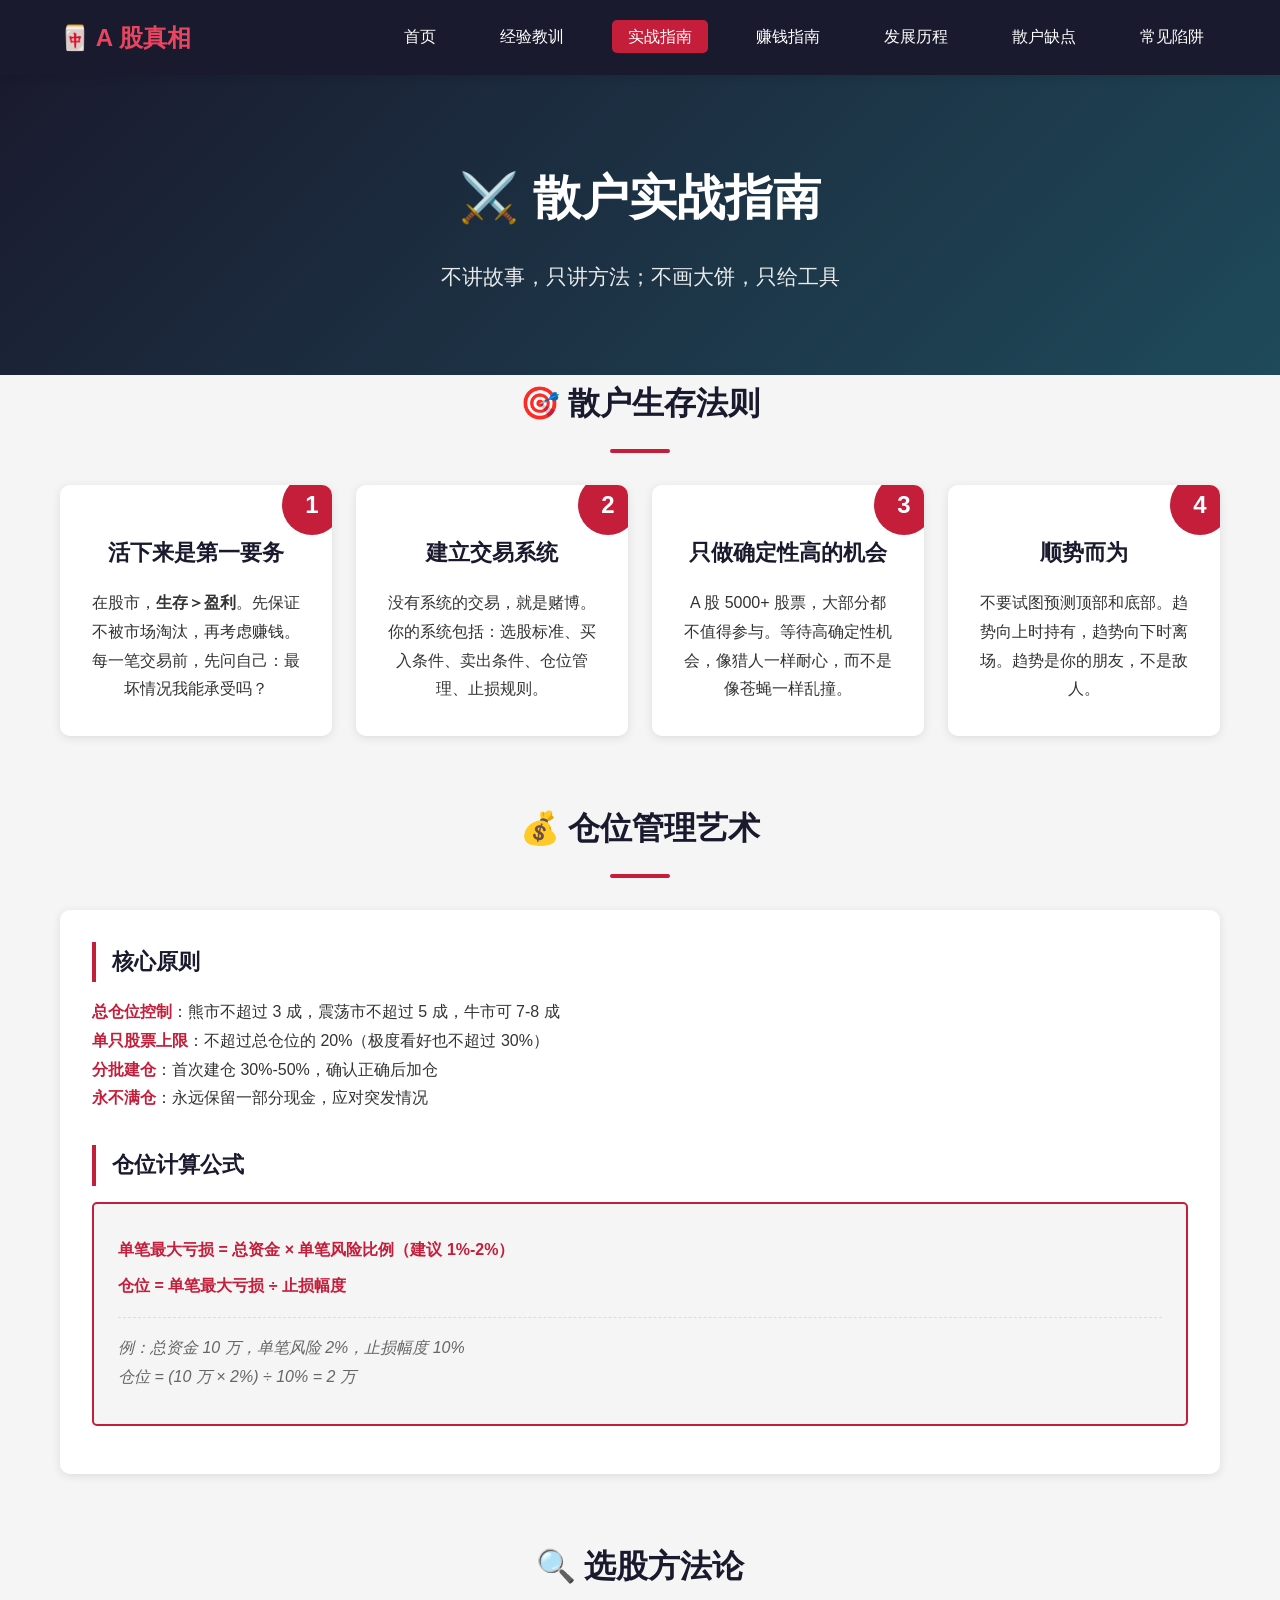
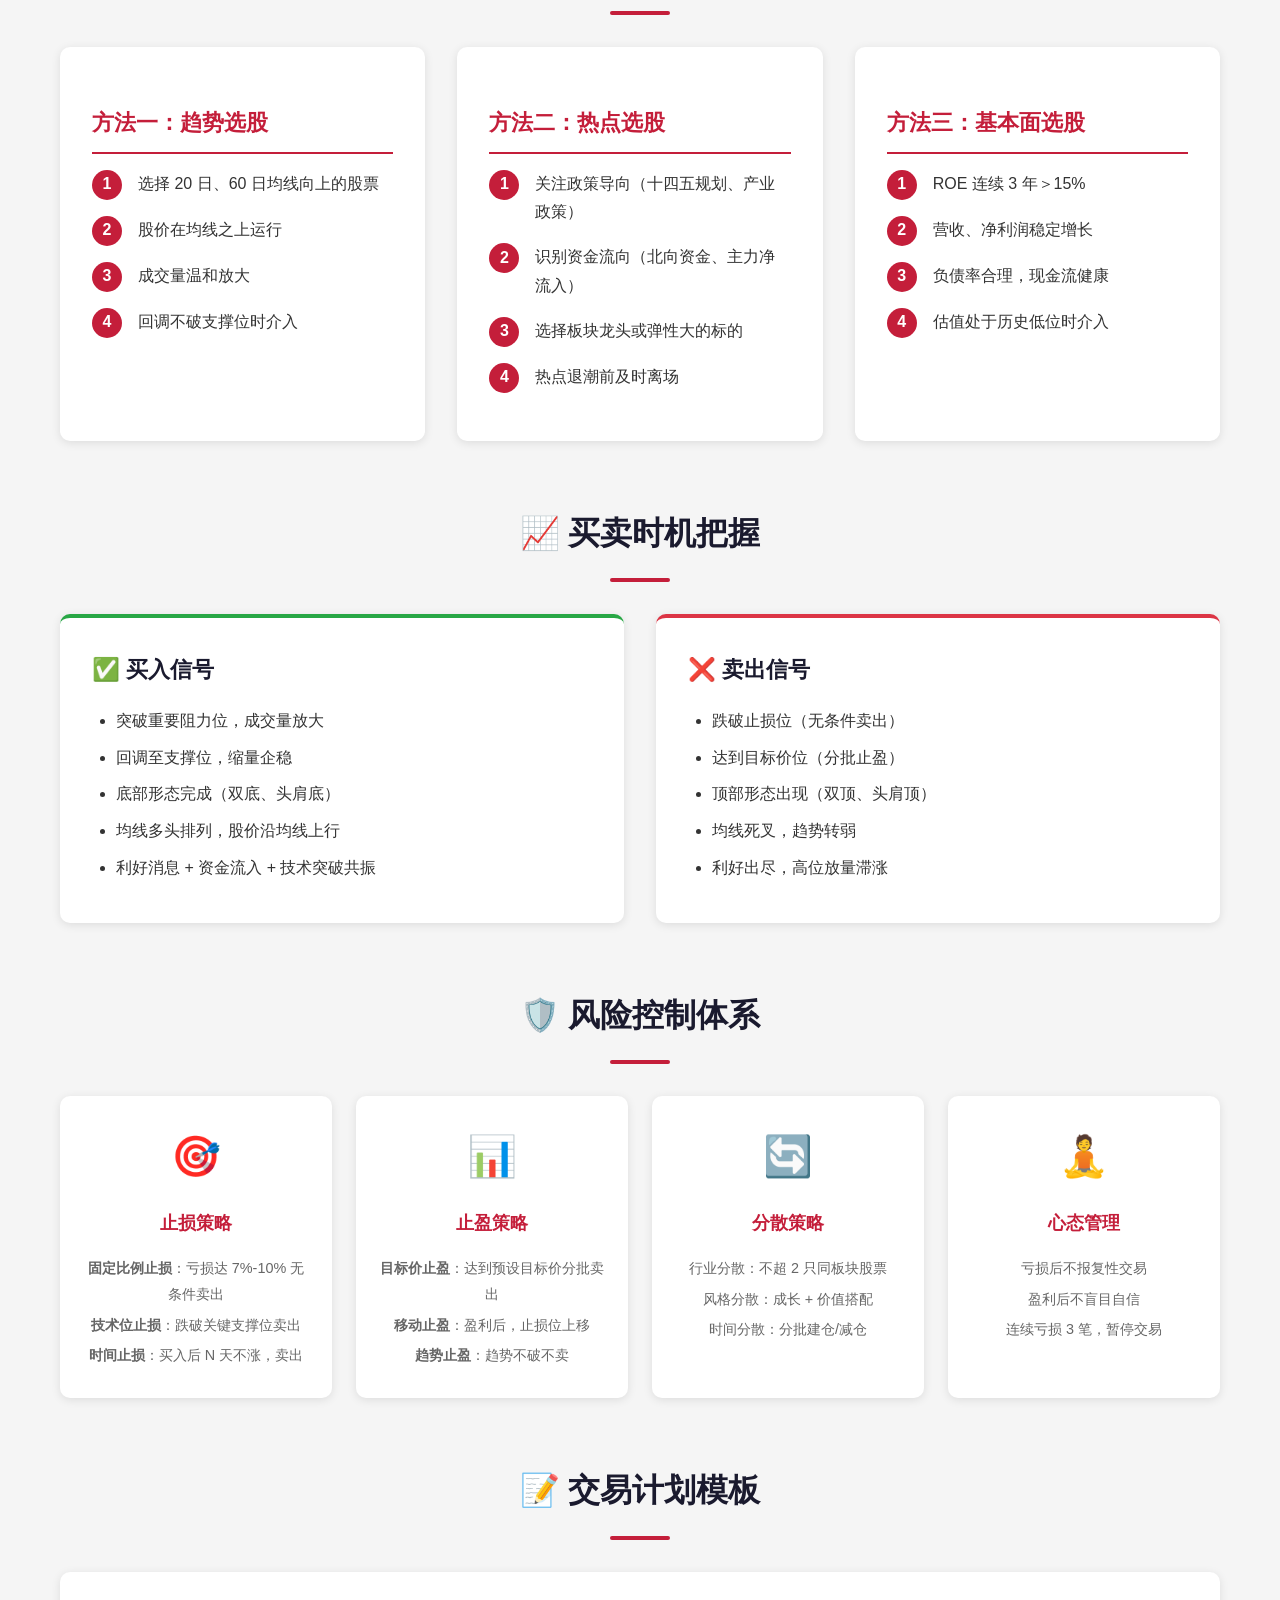
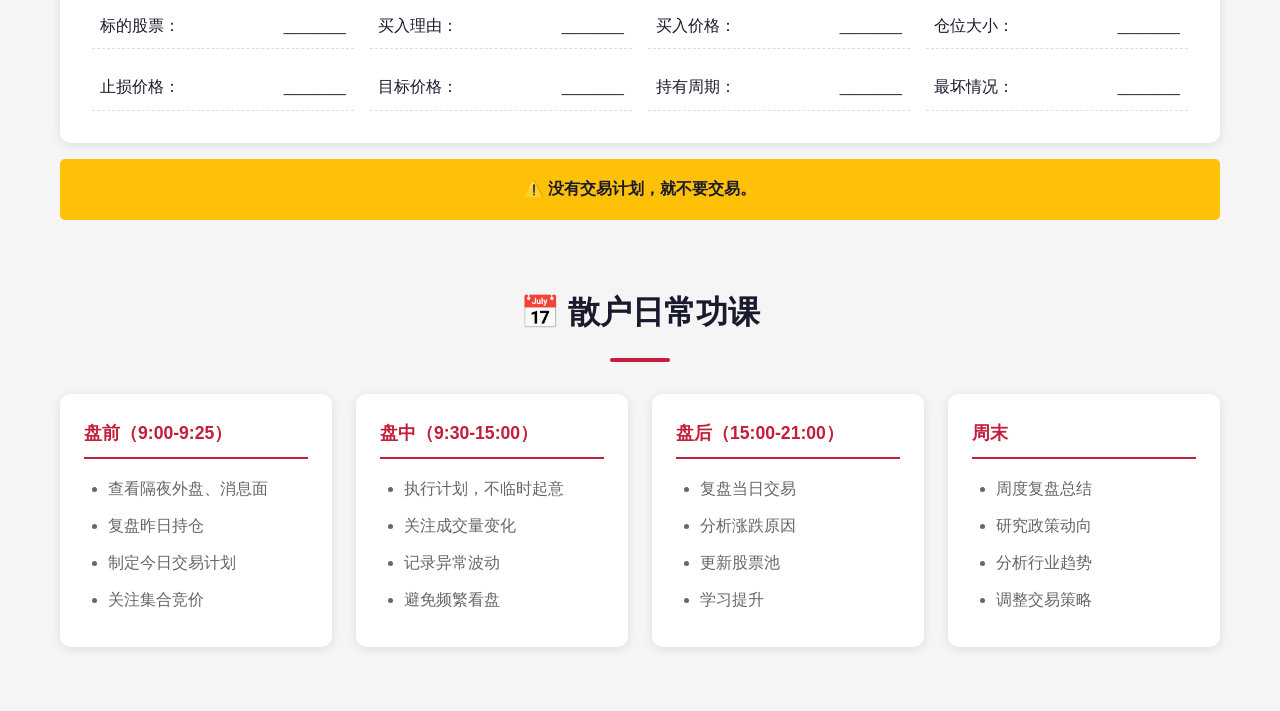
==== commit 2f4f03bd: "feat: 添加散户缺点样式及页面" ====
--- a/guide.html
+++ b/guide.html
@@ -16,6 +16,7 @@
                 <li><a href="guide.html" class="active">实战指南</a></li>
                 <li><a href="profit-guide.html">赚钱指南</a></li>
                 <li><a href="history.html">发展历程</a></li>
+                <li><a href="shortcomings.html">散户缺点</a></li>
                 <li><a href="traps.html">常见陷阱</a></li>
             </ul>
         </div>
--- a/css/style.css
+++ b/css/style.css
@@ -122,6 +122,10 @@
     background: linear-gradient(135deg, #1a1a2e 0%, #5a4a1e 100%);
 }
 
+.hero-shortcomings {
+    background: linear-gradient(135deg, #1a1a2e 0%, #5a2e2e 100%);
+}
+
 /* ===== 主要内容区域 ===== */
 main {
     padding: 3rem 0;
@@ -1502,6 +1506,281 @@
     color: var(--text-light);
 }
 
+/* ===== 散户缺点总结 ===== */
+.shortcoming-section {
+    margin-bottom: 3rem;
+}
+
+.section-lead {
+    text-align: center;
+    font-size: 1.1rem;
+    color: var(--text-light);
+    margin-bottom: 2rem;
+    padding: 1rem;
+    background: var(--bg-light);
+    border-radius: 5px;
+}
+
+.shortcoming-grid {
+    display: grid;
+    grid-template-columns: repeat(auto-fit, minmax(280px, 1fr));
+    gap: 1.5rem;
+    margin-bottom: 2rem;
+}
+
+.shortcoming-card {
+    background: var(--bg-white);
+    padding: 1.5rem;
+    border-radius: 10px;
+    box-shadow: var(--shadow);
+    border: 1px solid var(--border-color);
+    transition: transform 0.3s ease, box-shadow 0.3s ease;
+}
+
+.shortcoming-card:hover {
+    transform: translateY(-5px);
+    box-shadow: var(--shadow-lg);
+    border-color: var(--danger-color);
+}
+
+.shortcoming-icon {
+    font-size: 2.5rem;
+    margin-bottom: 0.5rem;
+}
+
+.shortcoming-card h3 {
+    color: var(--danger-color);
+    margin: 0.5rem 0;
+    font-size: 1.2rem;
+}
+
+.shortcoming-card p {
+    color: var(--text-light);
+    font-size: 0.95rem;
+    line-height: 1.7;
+}
+
+.shortcoming-tip {
+    margin-top: 1rem;
+    padding: 0.8rem;
+    background: #e3f2fd;
+    border-radius: 5px;
+    border-left: 4px solid #2196f3;
+    font-size: 0.9rem;
+}
+
+.shortcoming-summary {
+    background: var(--bg-white);
+    padding: 2rem;
+    border-radius: 10px;
+    box-shadow: var(--shadow);
+}
+
+.shortcoming-summary h3 {
+    text-align: center;
+    color: var(--secondary-color);
+    margin-bottom: 1.5rem;
+}
+
+.summary-list {
+    display: grid;
+    grid-template-columns: repeat(auto-fit, minmax(200px, 1fr));
+    gap: 1rem;
+}
+
+.summary-item {
+    display: flex;
+    align-items: center;
+    gap: 0.8rem;
+    padding: 0.8rem;
+    background: var(--bg-light);
+    border-radius: 5px;
+}
+
+.summary-item .icon {
+    font-size: 1.5rem;
+    flex-shrink: 0;
+}
+
+.summary-item p {
+    margin: 0;
+    font-size: 0.95rem;
+    color: var(--text-color);
+}
+
+/* ===== 散户缺点单独页面 ===== */
+.shortcomings-intro {
+    margin-bottom: 3rem;
+}
+
+.shortcomings-intro .highlight {
+    margin-top: 1.5rem;
+    padding: 1rem;
+    background: linear-gradient(135deg, rgba(196, 30, 58, 0.1), rgba(139, 0, 0, 0.1));
+    border-radius: 5px;
+    border-left: 4px solid var(--primary-color);
+    font-size: 1.1rem;
+    text-align: center;
+}
+
+.shortcoming-grid-section {
+    margin-bottom: 3rem;
+}
+
+.case-study {
+    margin-top: 1rem;
+    padding: 0.8rem;
+    background: #fff3e0;
+    border-radius: 5px;
+    border-left: 4px solid var(--warning-color);
+}
+
+.case-study h5 {
+    margin: 0 0 0.5rem 0;
+    color: var(--secondary-color);
+    font-size: 0.9rem;
+}
+
+.case-study p {
+    margin: 0;
+    font-size: 0.85rem;
+    color: var(--text-light);
+}
+
+.wusan-section {
+    margin-bottom: 3rem;
+}
+
+.wusan-large-grid {
+    display: grid;
+    grid-template-columns: repeat(auto-fit, minmax(300px, 1fr));
+    gap: 2rem;
+}
+
+.wusan-large-card {
+    background: var(--bg-white);
+    padding: 2rem;
+    border-radius: 10px;
+    box-shadow: var(--shadow);
+    border: 2px solid var(--danger-color);
+}
+
+.wusan-large-icon {
+    font-size: 3rem;
+    margin-bottom: 1rem;
+}
+
+.wusan-large-card h3 {
+    color: var(--danger-color);
+    margin: 0.5rem 0;
+}
+
+.wusan-desc {
+    font-size: 1.1rem;
+    color: var(--text-color);
+    margin-bottom: 1rem;
+}
+
+.wusan-list {
+    list-style: disc;
+    margin-left: 1.5rem;
+    margin-bottom: 1rem;
+}
+
+.wusan-list li {
+    margin-bottom: 0.5rem;
+    color: var(--text-light);
+}
+
+.wusan-reality {
+    padding: 0.8rem;
+    background: #ffe6e6;
+    border-radius: 5px;
+    border-left: 4px solid var(--danger-color);
+    margin-bottom: 0.5rem;
+}
+
+.wusan-solution {
+    padding: 0.8rem;
+    background: #e8f5e9;
+    border-radius: 5px;
+    border-left: 4px solid var(--success-color);
+}
+
+/* ===== 改进行动 ===== */
+.action-section {
+    margin-bottom: 3rem;
+}
+
+.action-grid {
+    display: grid;
+    grid-template-columns: repeat(auto-fit, minmax(250px, 1fr));
+    gap: 1.5rem;
+}
+
+.action-card {
+    background: var(--bg-white);
+    padding: 1.5rem;
+    border-radius: 10px;
+    box-shadow: var(--shadow);
+    position: relative;
+    overflow: hidden;
+}
+
+.action-num {
+    position: absolute;
+    top: -10px;
+    right: -10px;
+    width: 60px;
+    height: 60px;
+    background: var(--success-color);
+    color: white;
+    border-radius: 50%;
+    display: flex;
+    align-items: center;
+    justify-content: center;
+    font-size: 1.5rem;
+    font-weight: bold;
+}
+
+.action-card h3 {
+    color: var(--success-color);
+    margin-top: 0.5rem;
+}
+
+.action-card p {
+    color: var(--text-light);
+    font-size: 0.95rem;
+}
+
+/* ===== 最后提醒 ===== */
+.final-reminder {
+    margin-bottom: 3rem;
+}
+
+.reminder-box {
+    background: linear-gradient(135deg, var(--secondary-color), var(--primary-dark));
+    color: white;
+    padding: 2rem;
+    border-radius: 10px;
+    box-shadow: var(--shadow-lg);
+}
+
+.reminder-text {
+    margin: 1rem 0;
+    font-size: 1.1rem;
+    text-align: center;
+}
+
+.reminder-text.highlight-text {
+    margin-top: 1.5rem;
+    padding: 1rem;
+    background: rgba(255, 255, 255, 0.1);
+    border-radius: 5px;
+    font-size: 1.2rem;
+    font-weight: bold;
+}
+
 .money-grid {
     display: grid;
     grid-template-columns: repeat(auto-fit, minmax(250px, 1fr));
@@ -1918,6 +2197,27 @@
     .lesson-num {
         font-size: 2rem;
     }
+
+    .shortcoming-grid {
+        grid-template-columns: 1fr;
+    }
+
+    .summary-list {
+        grid-template-columns: 1fr;
+    }
+
+    .summary-item {
+        flex-direction: column;
+        text-align: center;
+    }
+
+    .wusan-large-grid {
+        grid-template-columns: 1fr;
+    }
+
+    .action-grid {
+        grid-template-columns: 1fr;
+    }
 }
 
 @media (max-width: 480px) {
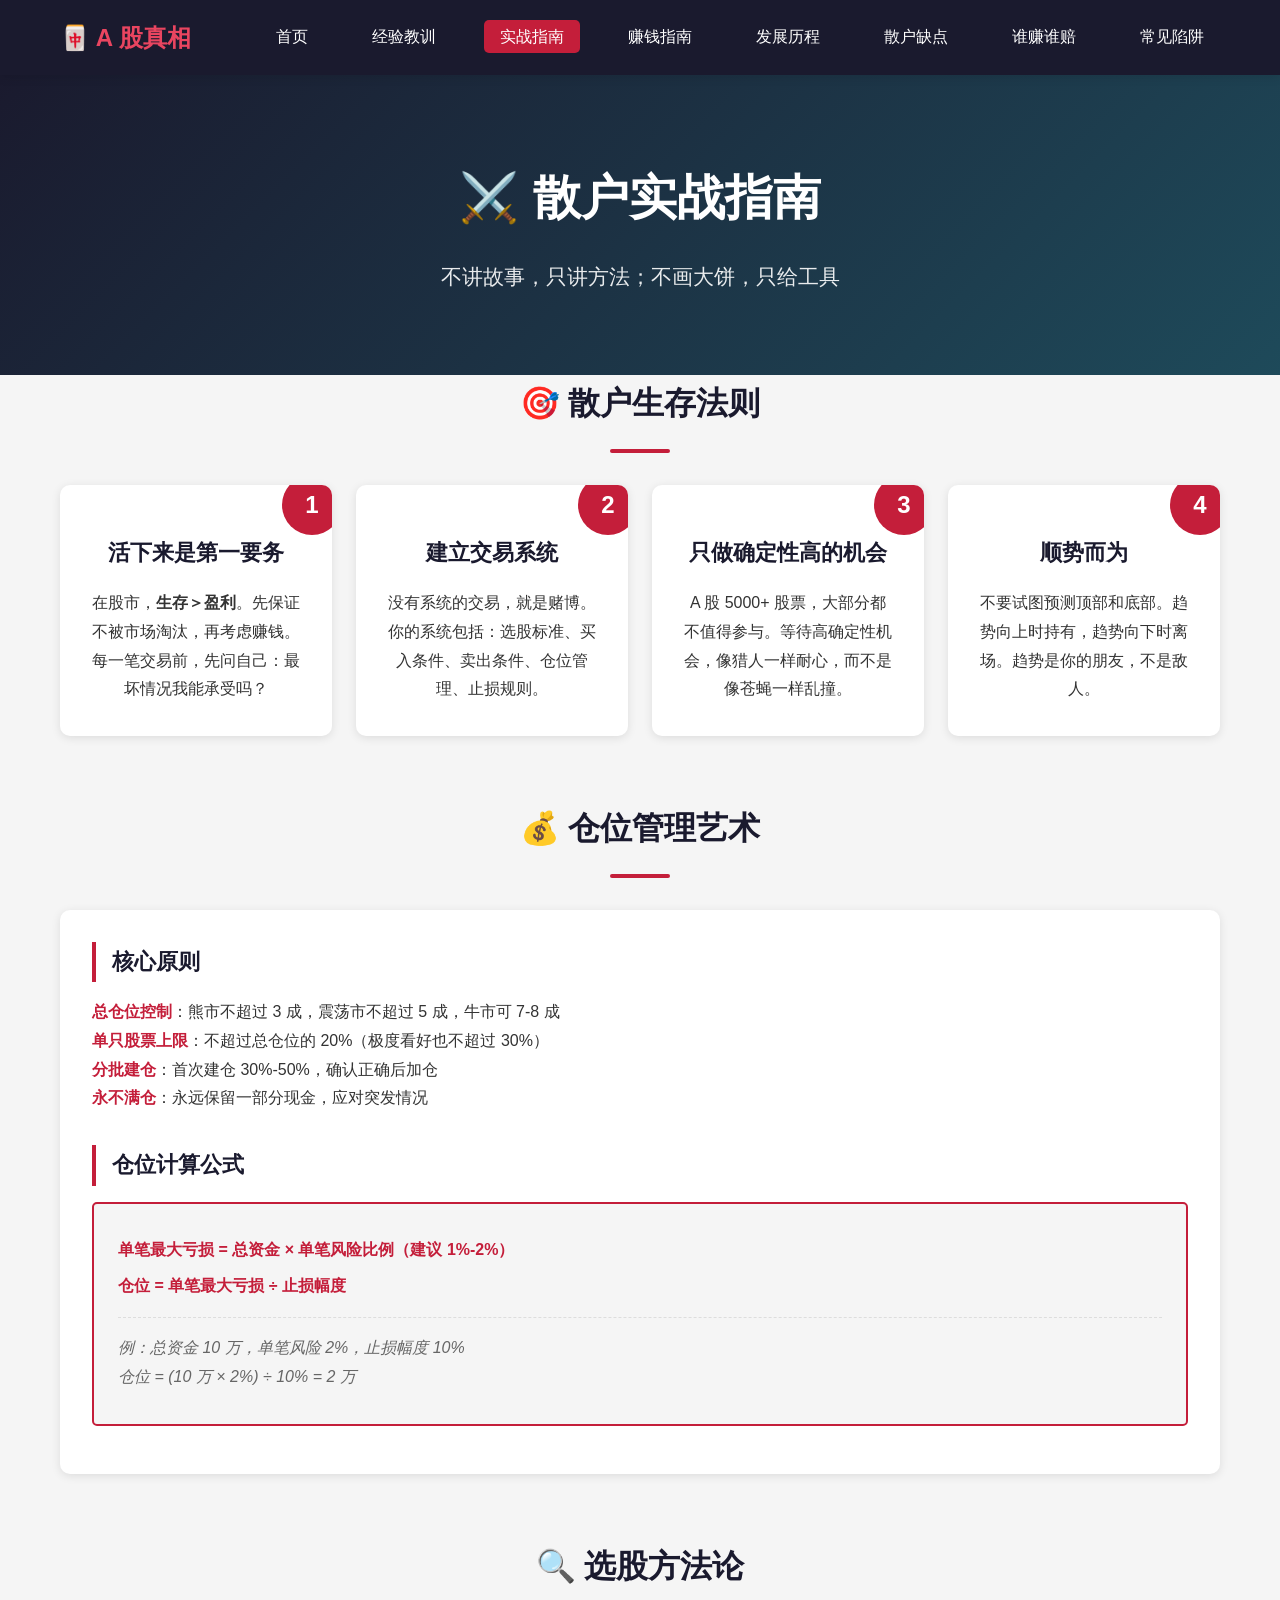
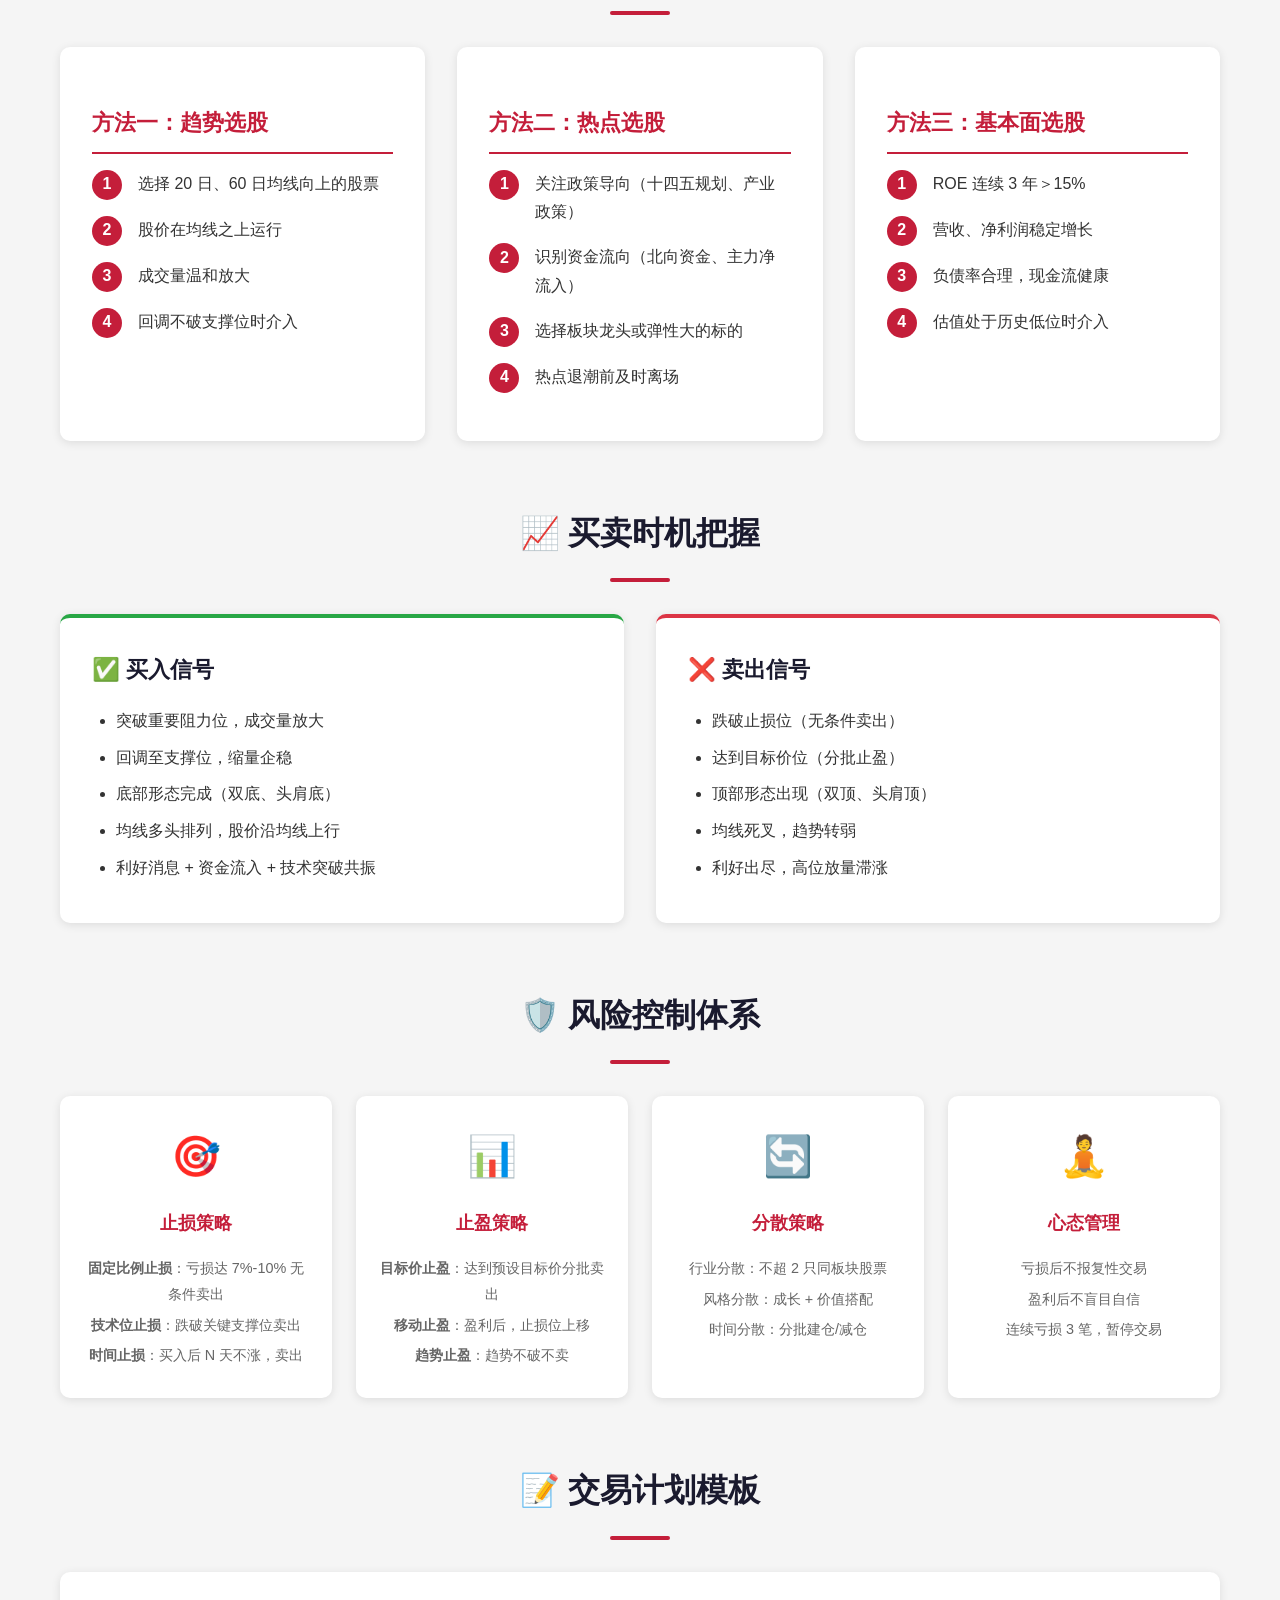
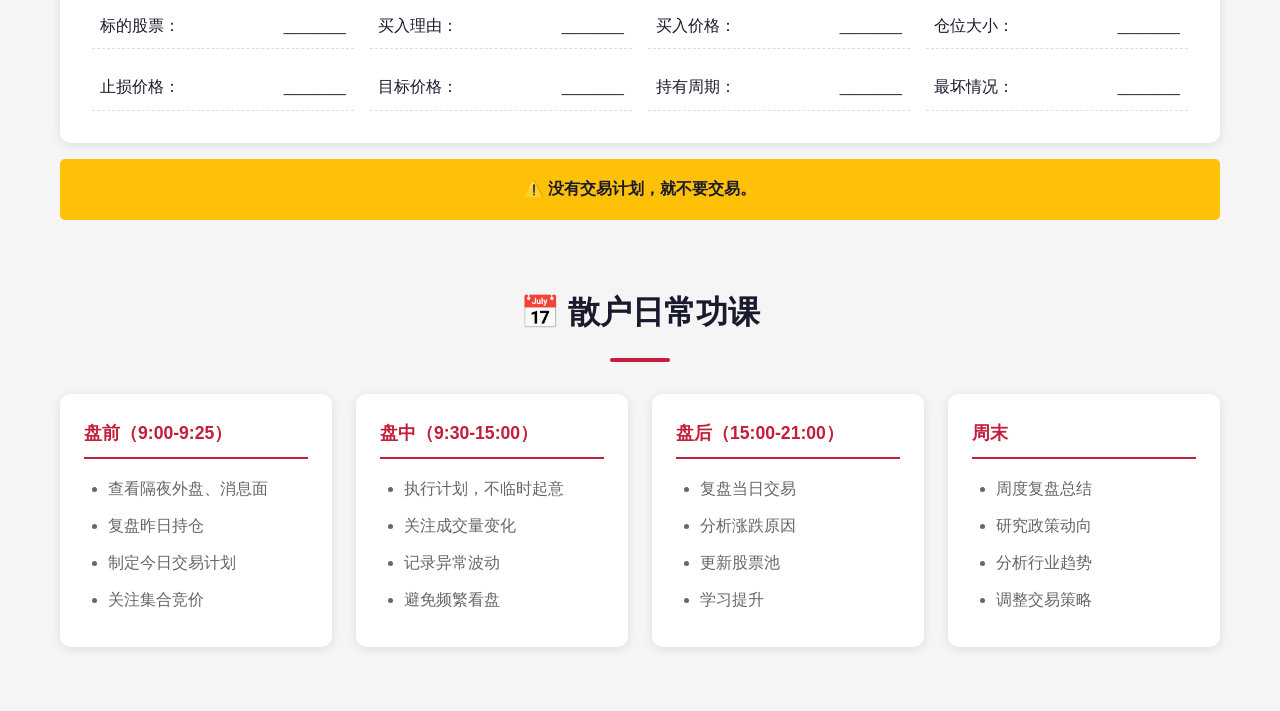
==== commit cde38c9c: "feat: 添加盈利相关样式与页面" ====
--- a/guide.html
+++ b/guide.html
@@ -17,6 +17,7 @@
                 <li><a href="profit-guide.html">赚钱指南</a></li>
                 <li><a href="history.html">发展历程</a></li>
                 <li><a href="shortcomings.html">散户缺点</a></li>
+                <li><a href="who-profits.html">谁赚谁赔</a></li>
                 <li><a href="traps.html">常见陷阱</a></li>
             </ul>
         </div>
--- a/css/style.css
+++ b/css/style.css
@@ -126,6 +126,10 @@
     background: linear-gradient(135deg, #1a1a2e 0%, #5a2e2e 100%);
 }
 
+.hero-profits {
+    background: linear-gradient(135deg, #1a1a2e 0%, #2e5a3a 100%);
+}
+
 /* ===== 主要内容区域 ===== */
 main {
     padding: 3rem 0;
@@ -1781,6 +1785,378 @@
     font-weight: bold;
 }
 
+/* ===== 谁赚谁赔页面 ===== */
+.data-highlight {
+    display: flex;
+    justify-content: center;
+    gap: 3rem;
+    margin: 2rem 0;
+    flex-wrap: wrap;
+}
+
+.data-item {
+    text-align: center;
+    padding: 1.5rem 2rem;
+    background: var(--bg-white);
+    border-radius: 10px;
+    box-shadow: var(--shadow);
+}
+
+.data-number {
+    display: block;
+    font-size: 3rem;
+    font-weight: bold;
+    color: var(--primary-color);
+}
+
+.data-number:first-child {
+    color: var(--danger-color);
+}
+
+.data-number:last-child {
+    color: var(--success-color);
+}
+
+.data-label {
+    font-size: 1rem;
+    color: var(--text-light);
+}
+
+.data-source {
+    text-align: center;
+    font-size: 0.85rem;
+    color: var(--text-light);
+    font-style: italic;
+}
+
+/* ===== 对比表格 ===== */
+.comparison-section {
+    margin-bottom: 3rem;
+}
+
+.comparison-table {
+    background: var(--bg-white);
+    border-radius: 10px;
+    box-shadow: var(--shadow);
+    overflow: hidden;
+}
+
+.comparison-header {
+    display: grid;
+    grid-template-columns: 1fr 1fr;
+    background: linear-gradient(135deg, var(--secondary-color), var(--primary-dark));
+}
+
+.comparison-col {
+    padding: 1.5rem;
+    text-align: center;
+    color: white;
+    font-size: 1.3rem;
+    font-weight: bold;
+}
+
+.winner-col {
+    background: linear-gradient(135deg, #2e7d32, #1b5e20);
+}
+
+.loser-col {
+    background: linear-gradient(135deg, #c62828, #8e0000);
+}
+
+.comparison-row {
+    display: grid;
+    grid-template-columns: 1fr 1fr;
+    border-bottom: 1px solid var(--border-color);
+}
+
+.comparison-row:last-child {
+    border-bottom: none;
+}
+
+.comparison-cell {
+    padding: 1.5rem;
+}
+
+.winner-cell {
+    background: #e8f5e9;
+    border-right: 1px solid var(--border-color);
+}
+
+.loser-cell {
+    background: #ffebee;
+}
+
+.comparison-cell h4 {
+    margin-top: 0;
+    margin-bottom: 0.5rem;
+}
+
+.winner-cell h4 {
+    color: #2e7d32;
+}
+
+.loser-cell h4 {
+    color: #c62828;
+}
+
+.comparison-cell p {
+    margin: 0;
+    color: var(--text-light);
+    font-size: 0.95rem;
+}
+
+/* ===== 赚钱特征 ===== */
+.winner-section,
+.loser-section {
+    margin-bottom: 3rem;
+}
+
+.winner-grid,
+.loser-grid {
+    display: grid;
+    grid-template-columns: repeat(auto-fit, minmax(300px, 1fr));
+    gap: 1.5rem;
+}
+
+.winner-card,
+.loser-card {
+    background: var(--bg-white);
+    padding: 1.5rem;
+    border-radius: 10px;
+    box-shadow: var(--shadow);
+}
+
+.winner-card {
+    border-left: 4px solid var(--success-color);
+}
+
+.loser-card {
+    border-left: 4px solid var(--danger-color);
+}
+
+.winner-icon,
+.loser-icon {
+    font-size: 2.5rem;
+    margin-bottom: 0.5rem;
+}
+
+.winner-card h3,
+.loser-card h3 {
+    margin: 0.5rem 0;
+}
+
+.winner-card h3 {
+    color: var(--success-color);
+}
+
+.loser-card h3 {
+    color: var(--danger-color);
+}
+
+.winner-card p,
+.loser-card p {
+    color: var(--text-light);
+    margin-bottom: 1rem;
+}
+
+.winner-example,
+.loser-example {
+    margin-top: 1rem;
+    padding: 1rem;
+    border-radius: 5px;
+}
+
+.winner-example {
+    background: #e8f5e9;
+    border-left: 4px solid var(--success-color);
+}
+
+.loser-example {
+    background: #ffebee;
+    border-left: 4px solid var(--danger-color);
+}
+
+.winner-example h5,
+.loser-example h5 {
+    margin: 0 0 0.5rem 0;
+    color: var(--secondary-color);
+}
+
+.winner-example p,
+.loser-example p {
+    margin: 0;
+    font-size: 0.9rem;
+}
+
+/* ===== 真实案例 ===== */
+.case-section {
+    margin-bottom: 3rem;
+}
+
+.case-grid {
+    display: grid;
+    grid-template-columns: repeat(auto-fit, minmax(350px, 1fr));
+    gap: 1.5rem;
+}
+
+.case-card {
+    background: var(--bg-white);
+    border-radius: 10px;
+    box-shadow: var(--shadow);
+    overflow: hidden;
+}
+
+.case-badge {
+    display: inline-block;
+    padding: 0.5rem 1rem;
+    border-radius: 20px;
+    font-weight: bold;
+    font-size: 0.85rem;
+    margin: 1rem 1rem 0.5rem;
+}
+
+.winner-badge {
+    background: #e8f5e9;
+    color: #2e7d32;
+}
+
+.loser-badge {
+    background: #ffebee;
+    color: #c62828;
+}
+
+.case-card h3 {
+    margin: 0.5rem 1rem 1rem;
+    color: var(--secondary-color);
+}
+
+.case-content {
+    padding: 0 1.5rem 1.5rem;
+}
+
+.case-content h4 {
+    color: var(--primary-color);
+    margin: 1rem 0 0.5rem;
+}
+
+.case-content ul {
+    list-style: disc;
+    margin-left: 1.5rem;
+}
+
+.case-content li {
+    margin-bottom: 0.5rem;
+    color: var(--text-light);
+}
+
+.case-content p {
+    color: var(--text-light);
+}
+
+/* ===== 核心区别 ===== */
+.core-difference {
+    background: var(--bg-white);
+    padding: 2rem;
+    border-radius: 10px;
+    box-shadow: var(--shadow);
+}
+
+.difference-grid {
+    display: grid;
+    grid-template-columns: repeat(auto-fit, minmax(300px, 1fr));
+    gap: 2rem;
+}
+
+.difference-card {
+    padding: 1.5rem;
+    border-radius: 10px;
+}
+
+.difference-card:first-child {
+    background: linear-gradient(135deg, rgba(46, 125, 50, 0.1), rgba(27, 94, 32, 0.1));
+    border: 2px solid var(--success-color);
+}
+
+.difference-card:last-child {
+    background: linear-gradient(135deg, rgba(198, 40, 40, 0.1), rgba(142, 0, 0, 0.1));
+    border: 2px solid var(--danger-color);
+}
+
+.difference-card h3 {
+    text-align: center;
+    margin-top: 0;
+}
+
+.difference-card:first-child h3 {
+    color: var(--success-color);
+}
+
+.difference-card:last-child h3 {
+    color: var(--danger-color);
+}
+
+.difference-card ul {
+    list-style: none;
+    margin: 0;
+    padding: 0;
+}
+
+.difference-card li {
+    padding: 0.8rem 0;
+    border-bottom: 1px dashed var(--border-color);
+    color: var(--text-color);
+}
+
+.difference-card li:last-child {
+    border-bottom: none;
+}
+
+.difference-card li strong {
+    color: var(--primary-color);
+}
+
+/* ===== 行动步骤 ===== */
+.action-steps {
+    display: grid;
+    grid-template-columns: repeat(auto-fit, minmax(280px, 1fr));
+    gap: 1.5rem;
+}
+
+.step-card {
+    background: var(--bg-white);
+    padding: 1.5rem;
+    border-radius: 10px;
+    box-shadow: var(--shadow);
+    position: relative;
+    overflow: hidden;
+}
+
+.step-number {
+    position: absolute;
+    top: -10px;
+    right: -10px;
+    width: 70px;
+    height: 70px;
+    background: linear-gradient(135deg, var(--success-color), #1b5e20);
+    color: white;
+    border-radius: 50%;
+    display: flex;
+    align-items: center;
+    justify-content: center;
+    font-size: 1.5rem;
+    font-weight: bold;
+}
+
+.step-card h3 {
+    color: var(--success-color);
+    margin-top: 0.5rem;
+}
+
+.step-card p {
+    color: var(--text-light);
+    font-size: 0.95rem;
+}
+
 .money-grid {
     display: grid;
     grid-template-columns: repeat(auto-fit, minmax(250px, 1fr));
@@ -2218,6 +2594,37 @@
     .action-grid {
         grid-template-columns: 1fr;
     }
+
+    .comparison-header,
+    .comparison-row {
+        grid-template-columns: 1fr;
+    }
+
+    .winner-cell,
+    .loser-cell {
+        border-right: none;
+        border-bottom: 1px solid var(--border-color);
+    }
+
+    .winner-grid,
+    .loser-grid,
+    .case-grid {
+        grid-template-columns: 1fr;
+    }
+
+    .difference-grid {
+        grid-template-columns: 1fr;
+    }
+
+    .data-highlight {
+        flex-direction: column;
+        align-items: center;
+        gap: 1rem;
+    }
+
+    .action-steps {
+        grid-template-columns: 1fr;
+    }
 }
 
 @media (max-width: 480px) {
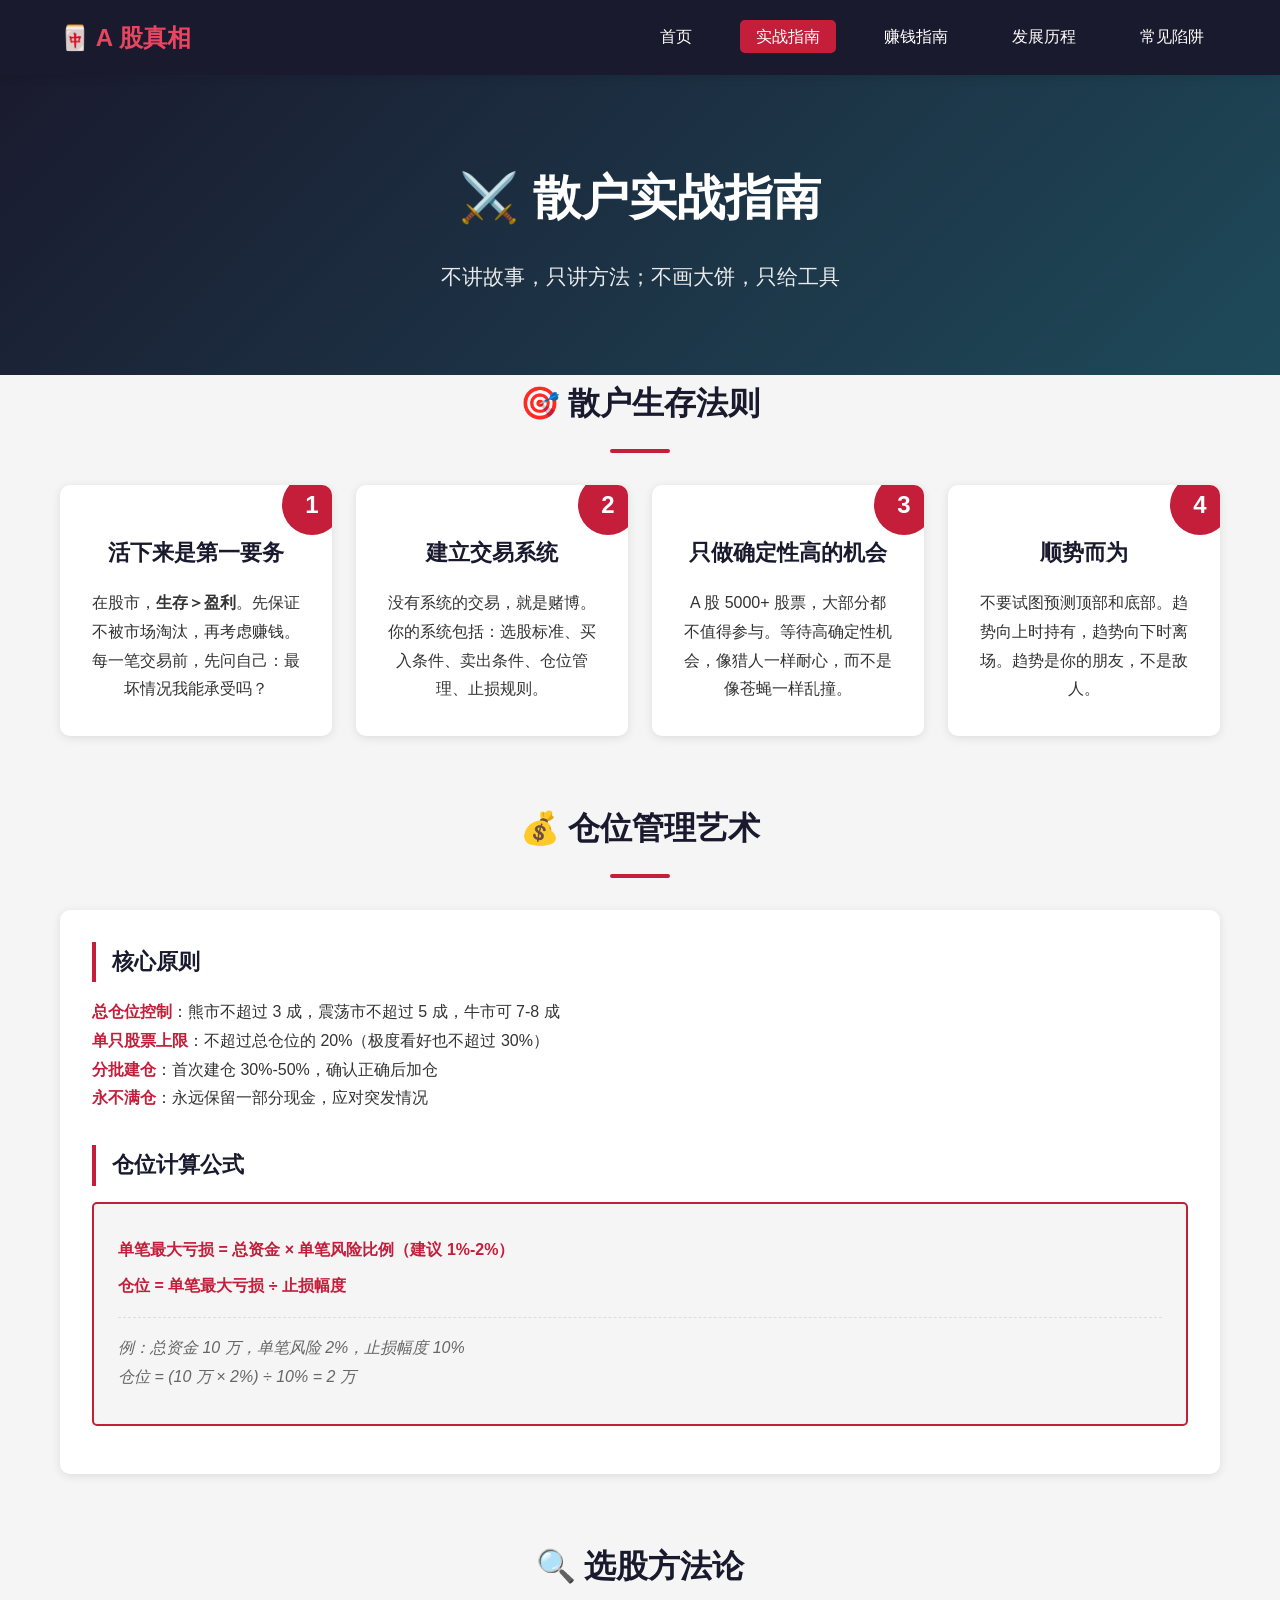
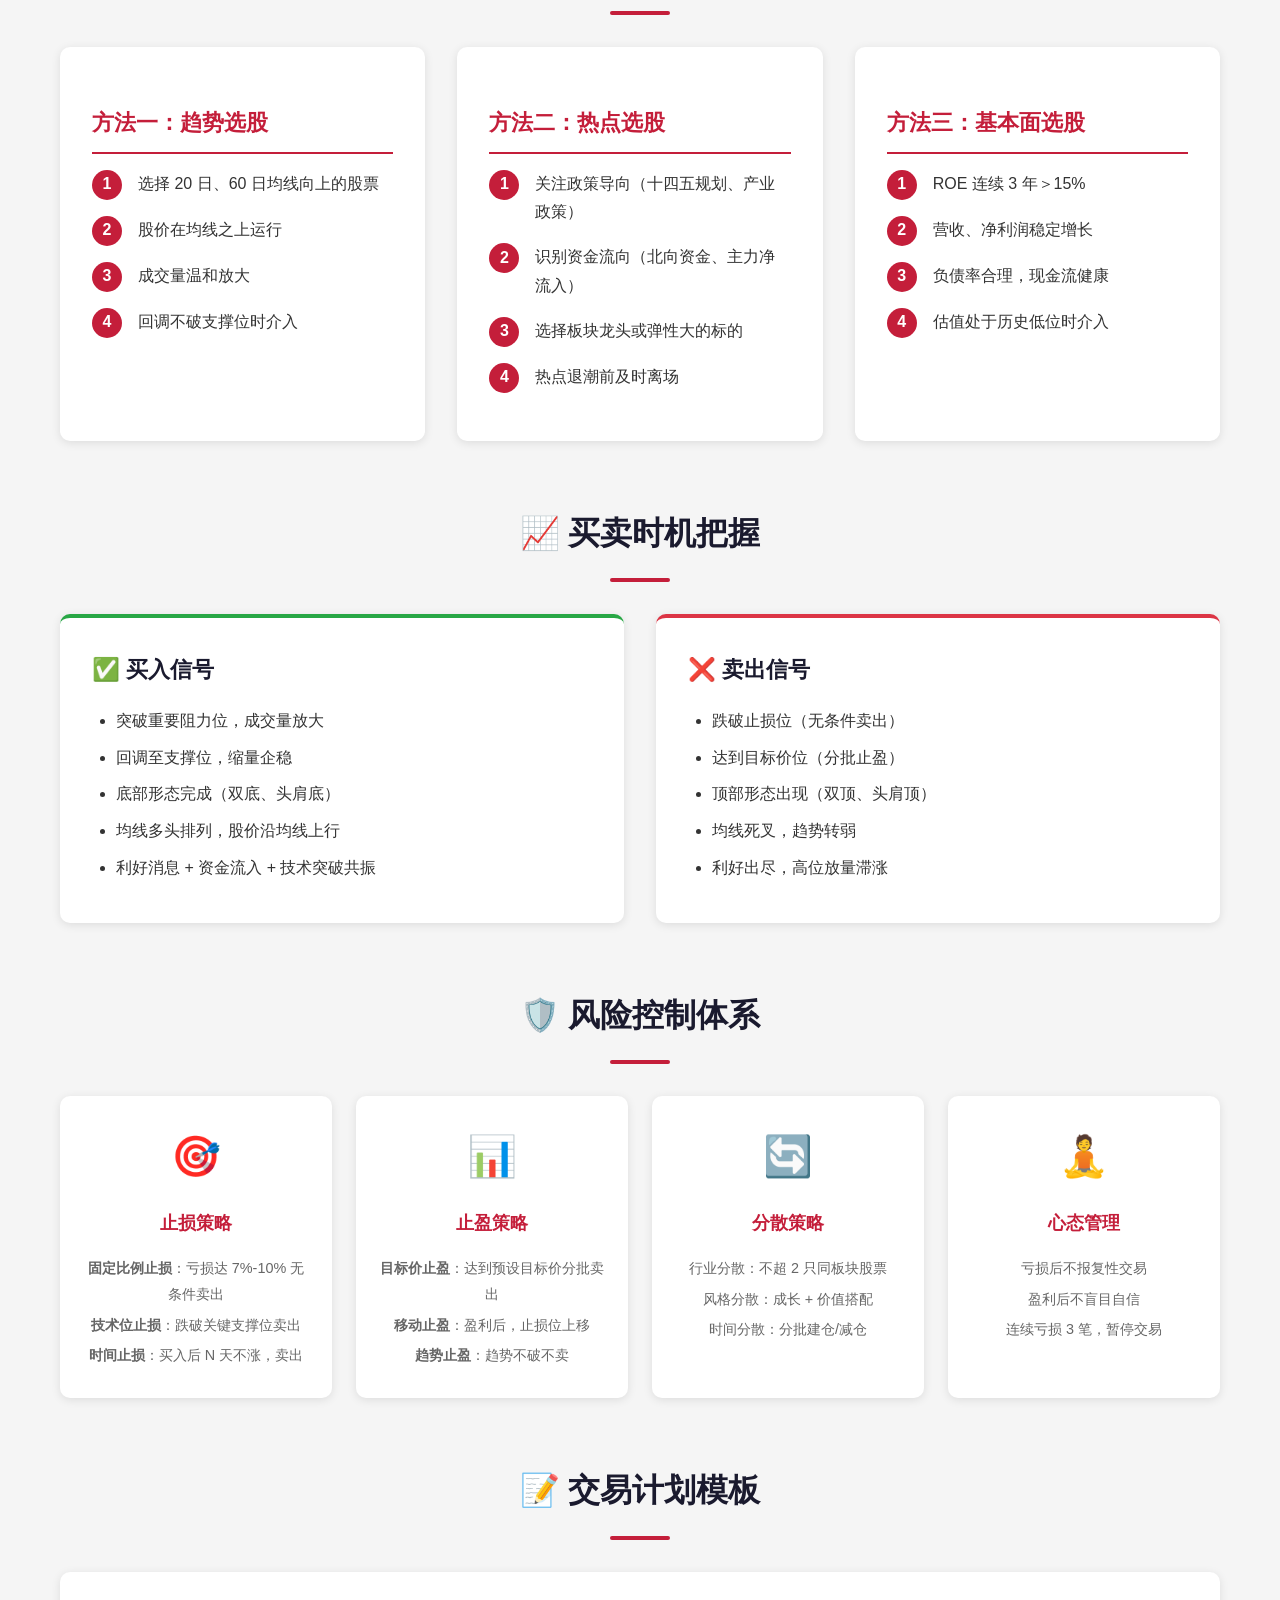
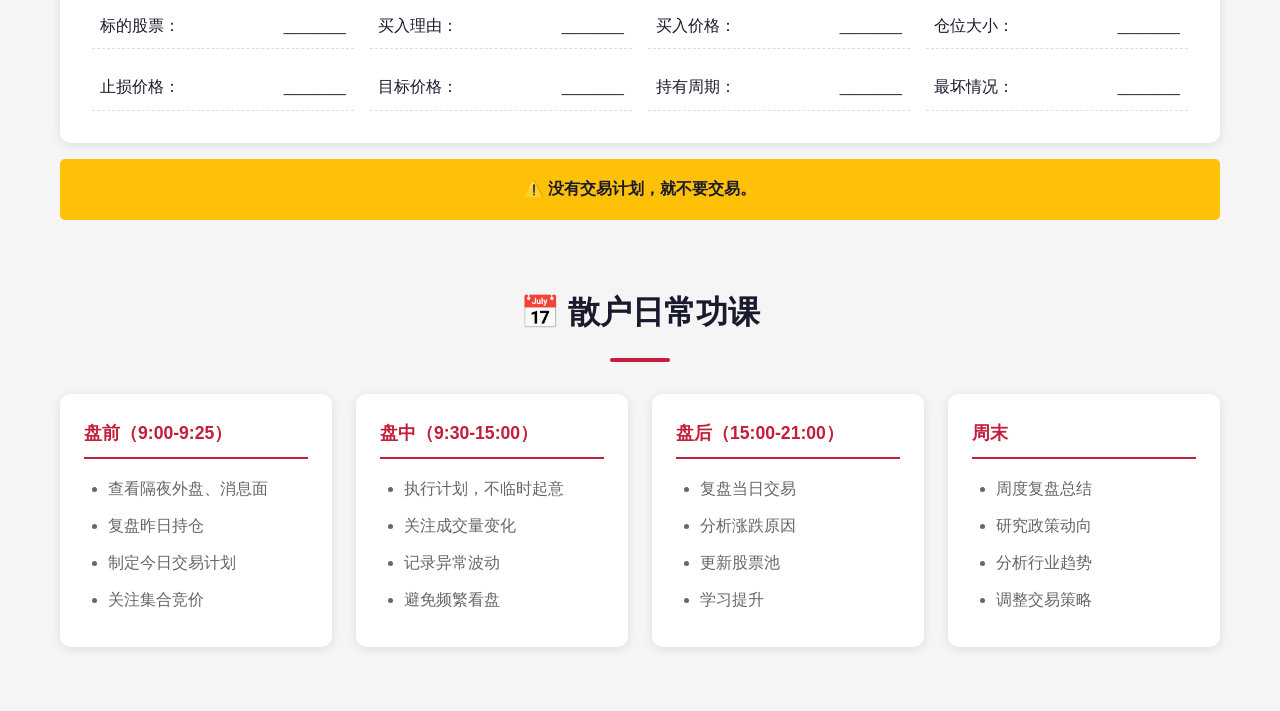
==== commit 0a6f7e9c: "refactor: 删除多余页面及内容" ====
--- a/guide.html
+++ b/guide.html
@@ -12,12 +12,9 @@
             <div class="logo">🀄 A 股真相</div>
             <ul class="nav-links">
                 <li><a href="index.html">首页</a></li>
-                <li><a href="lessons.html">经验教训</a></li>
                 <li><a href="guide.html" class="active">实战指南</a></li>
                 <li><a href="profit-guide.html">赚钱指南</a></li>
                 <li><a href="history.html">发展历程</a></li>
-                <li><a href="shortcomings.html">散户缺点</a></li>
-                <li><a href="who-profits.html">谁赚谁赔</a></li>
                 <li><a href="traps.html">常见陷阱</a></li>
             </ul>
         </div>
--- a/css/style.css
+++ b/css/style.css
@@ -122,14 +122,6 @@
     background: linear-gradient(135deg, #1a1a2e 0%, #5a4a1e 100%);
 }
 
-.hero-shortcomings {
-    background: linear-gradient(135deg, #1a1a2e 0%, #5a2e2e 100%);
-}
-
-.hero-profits {
-    background: linear-gradient(135deg, #1a1a2e 0%, #2e5a3a 100%);
-}
-
 /* ===== 主要内容区域 ===== */
 main {
     padding: 3rem 0;
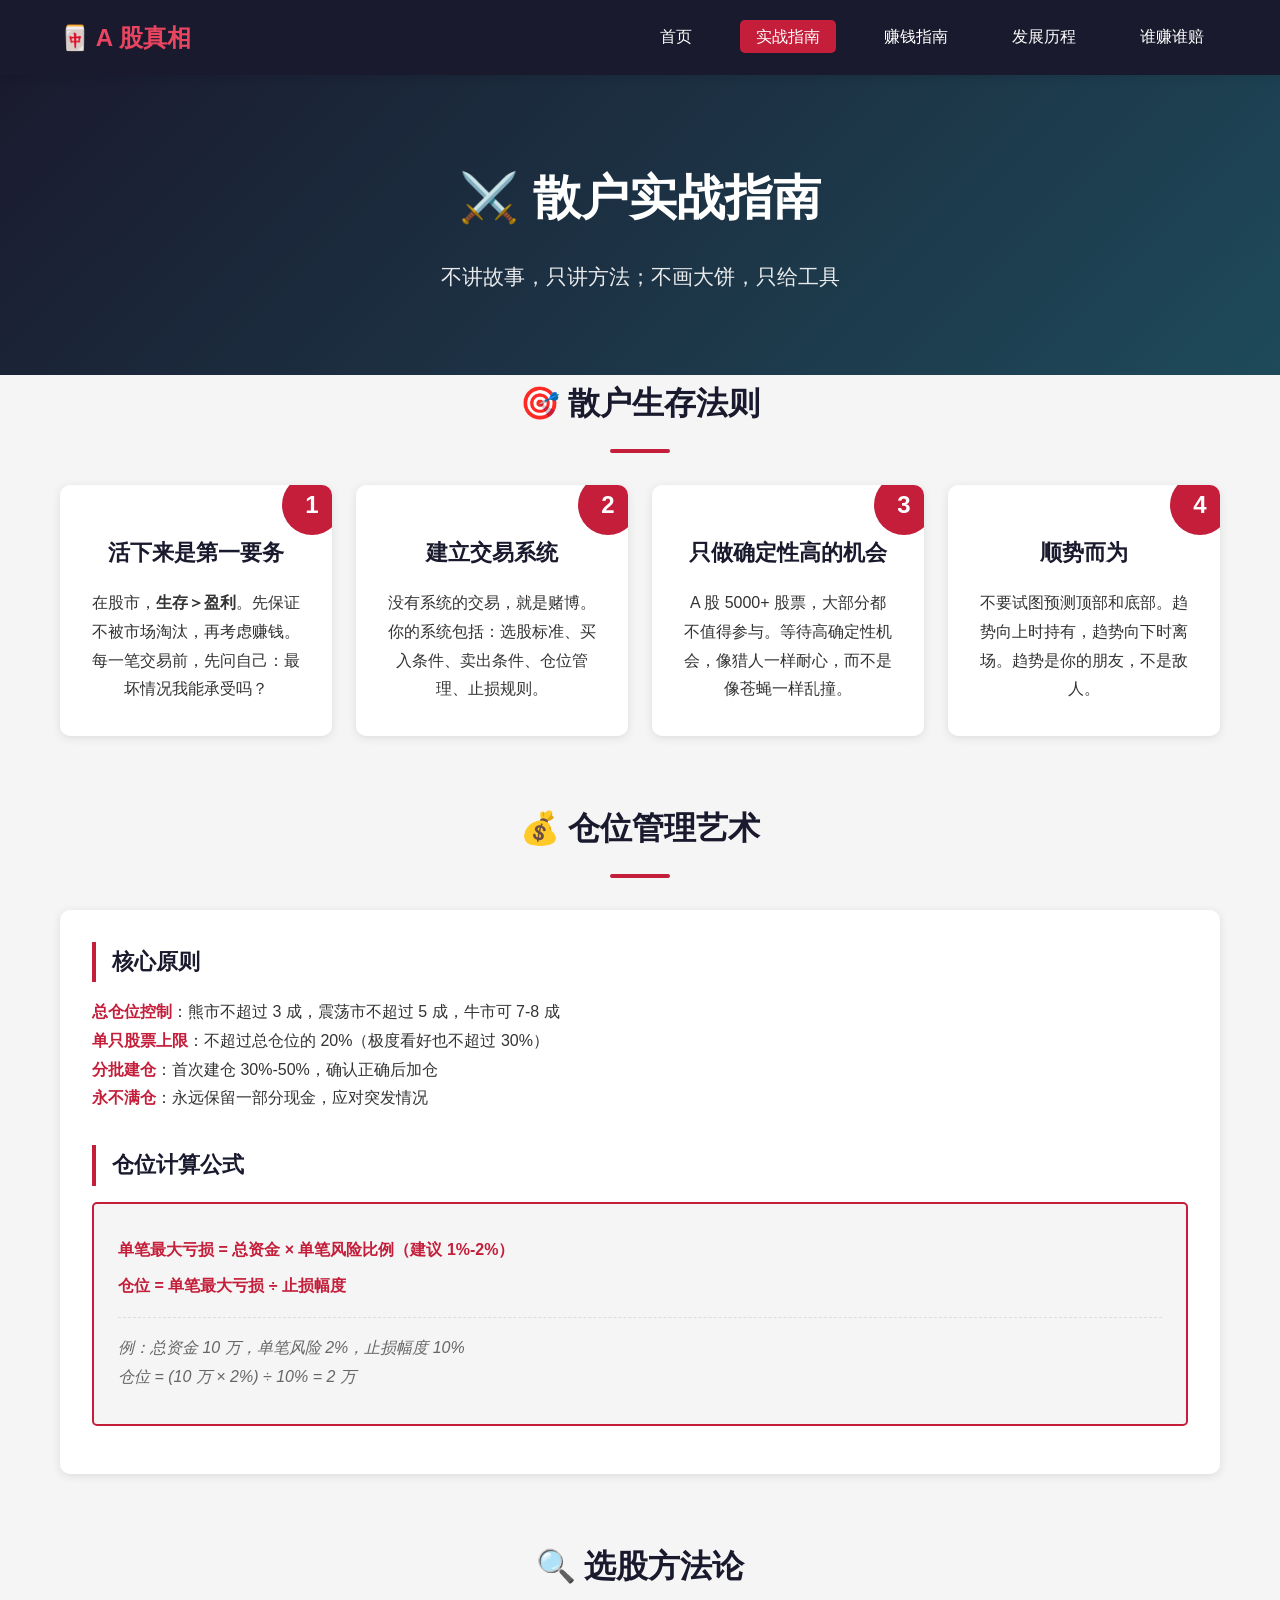
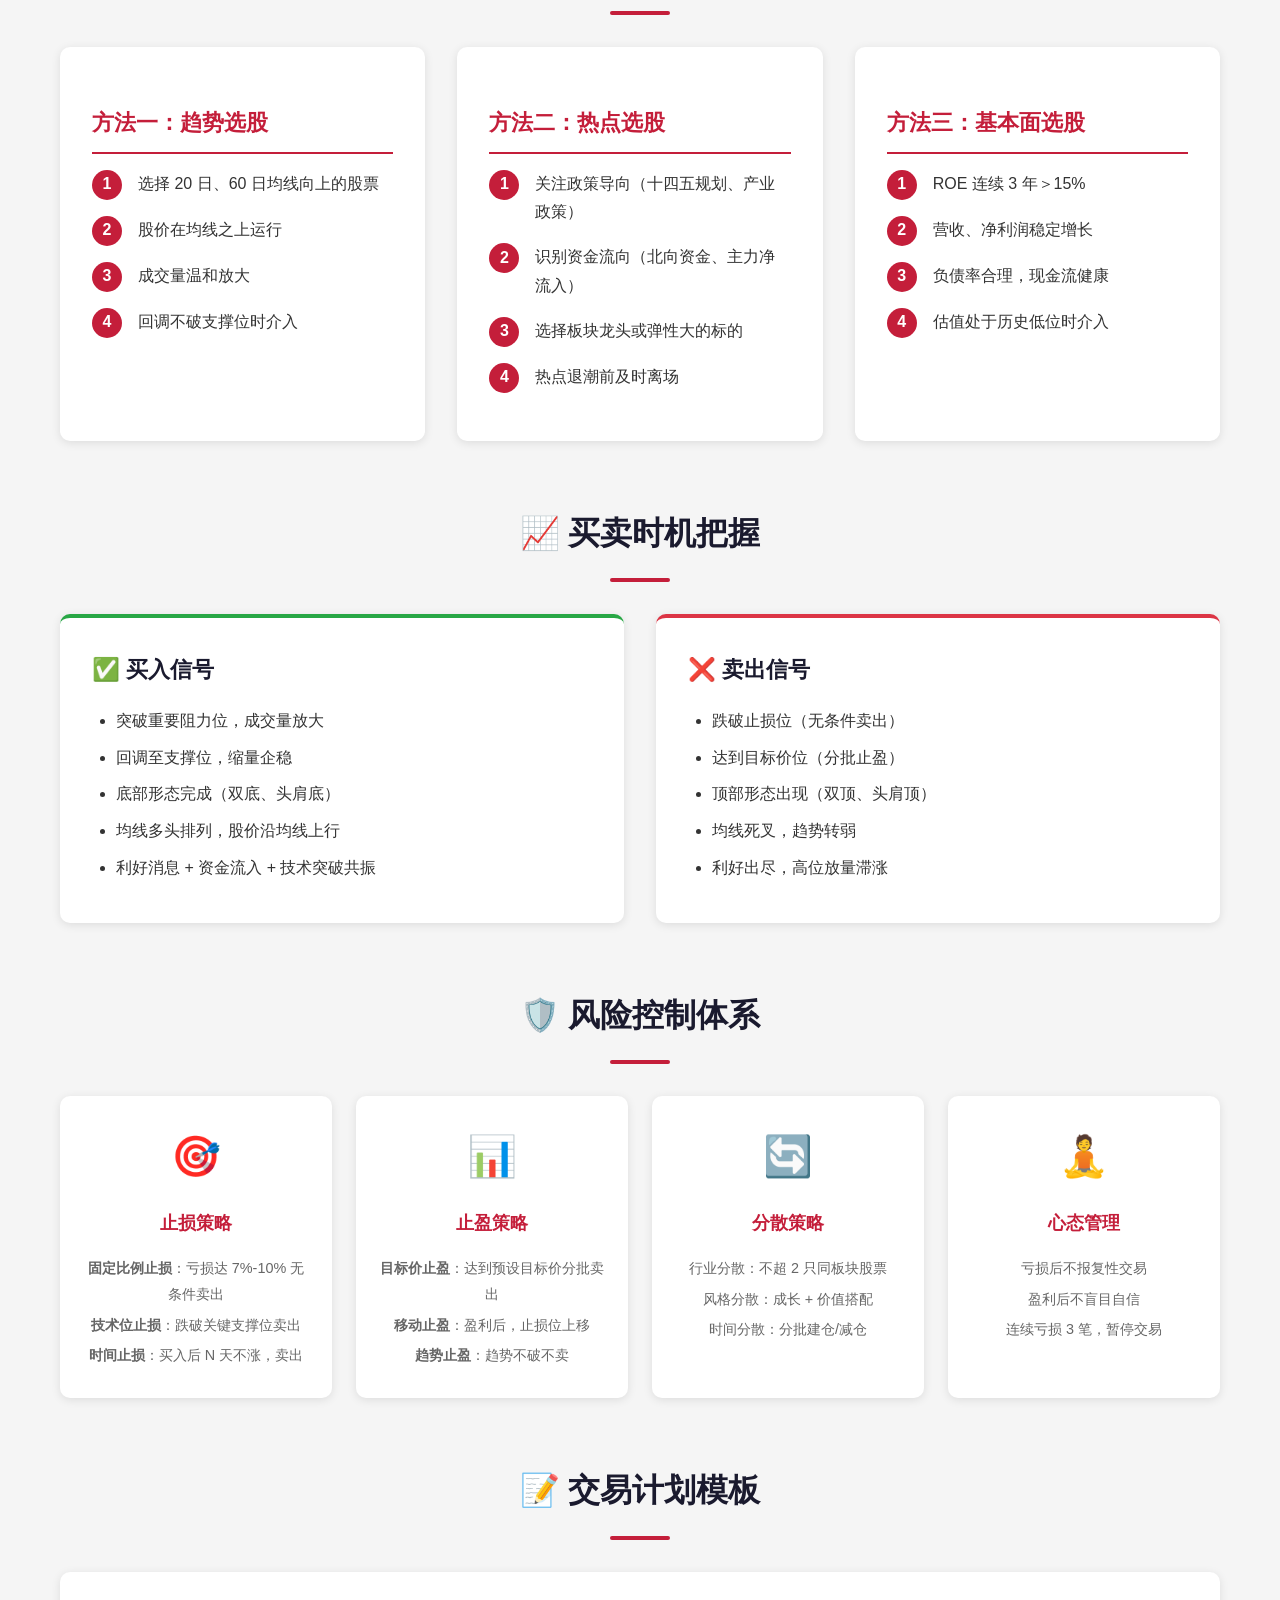
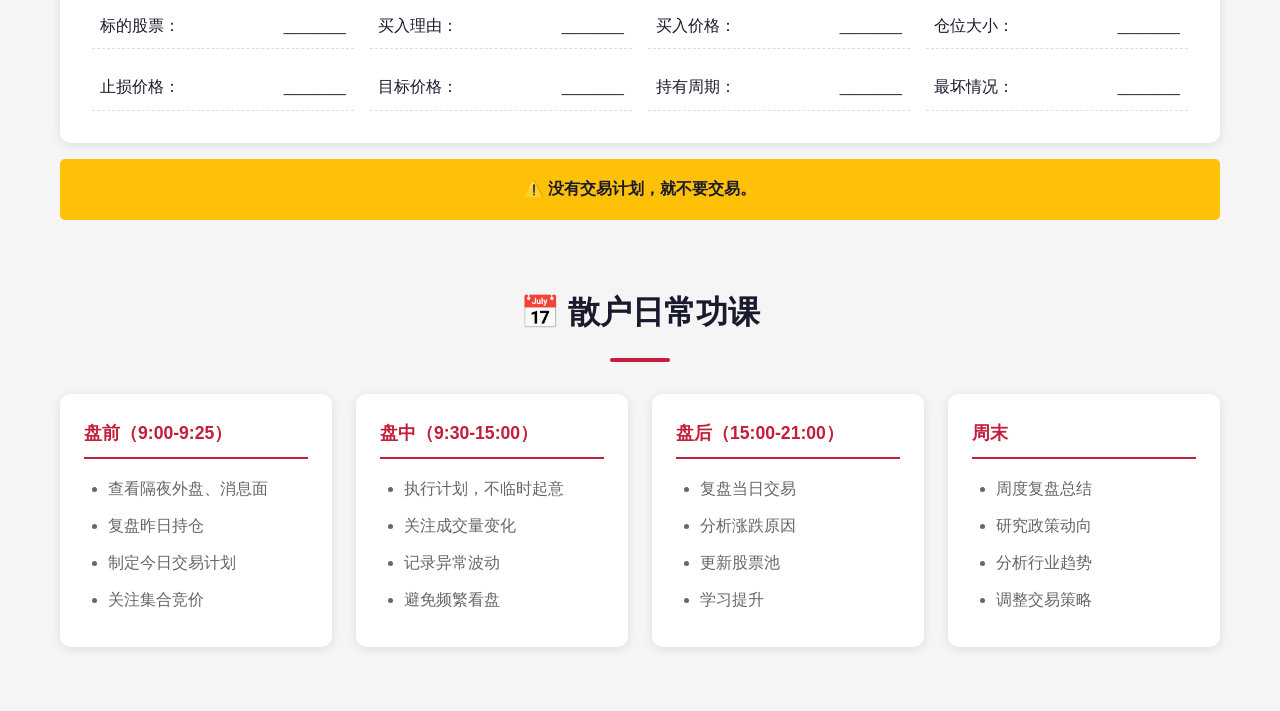
==== commit a12225fe: "refactor: 删除 traps.html 添加 who-profits.html" ====
--- a/guide.html
+++ b/guide.html
@@ -15,7 +15,7 @@
                 <li><a href="guide.html" class="active">实战指南</a></li>
                 <li><a href="profit-guide.html">赚钱指南</a></li>
                 <li><a href="history.html">发展历程</a></li>
-                <li><a href="traps.html">常见陷阱</a></li>
+                <li><a href="who-profits.html">谁赚谁赔</a></li>
             </ul>
         </div>
     </nav>
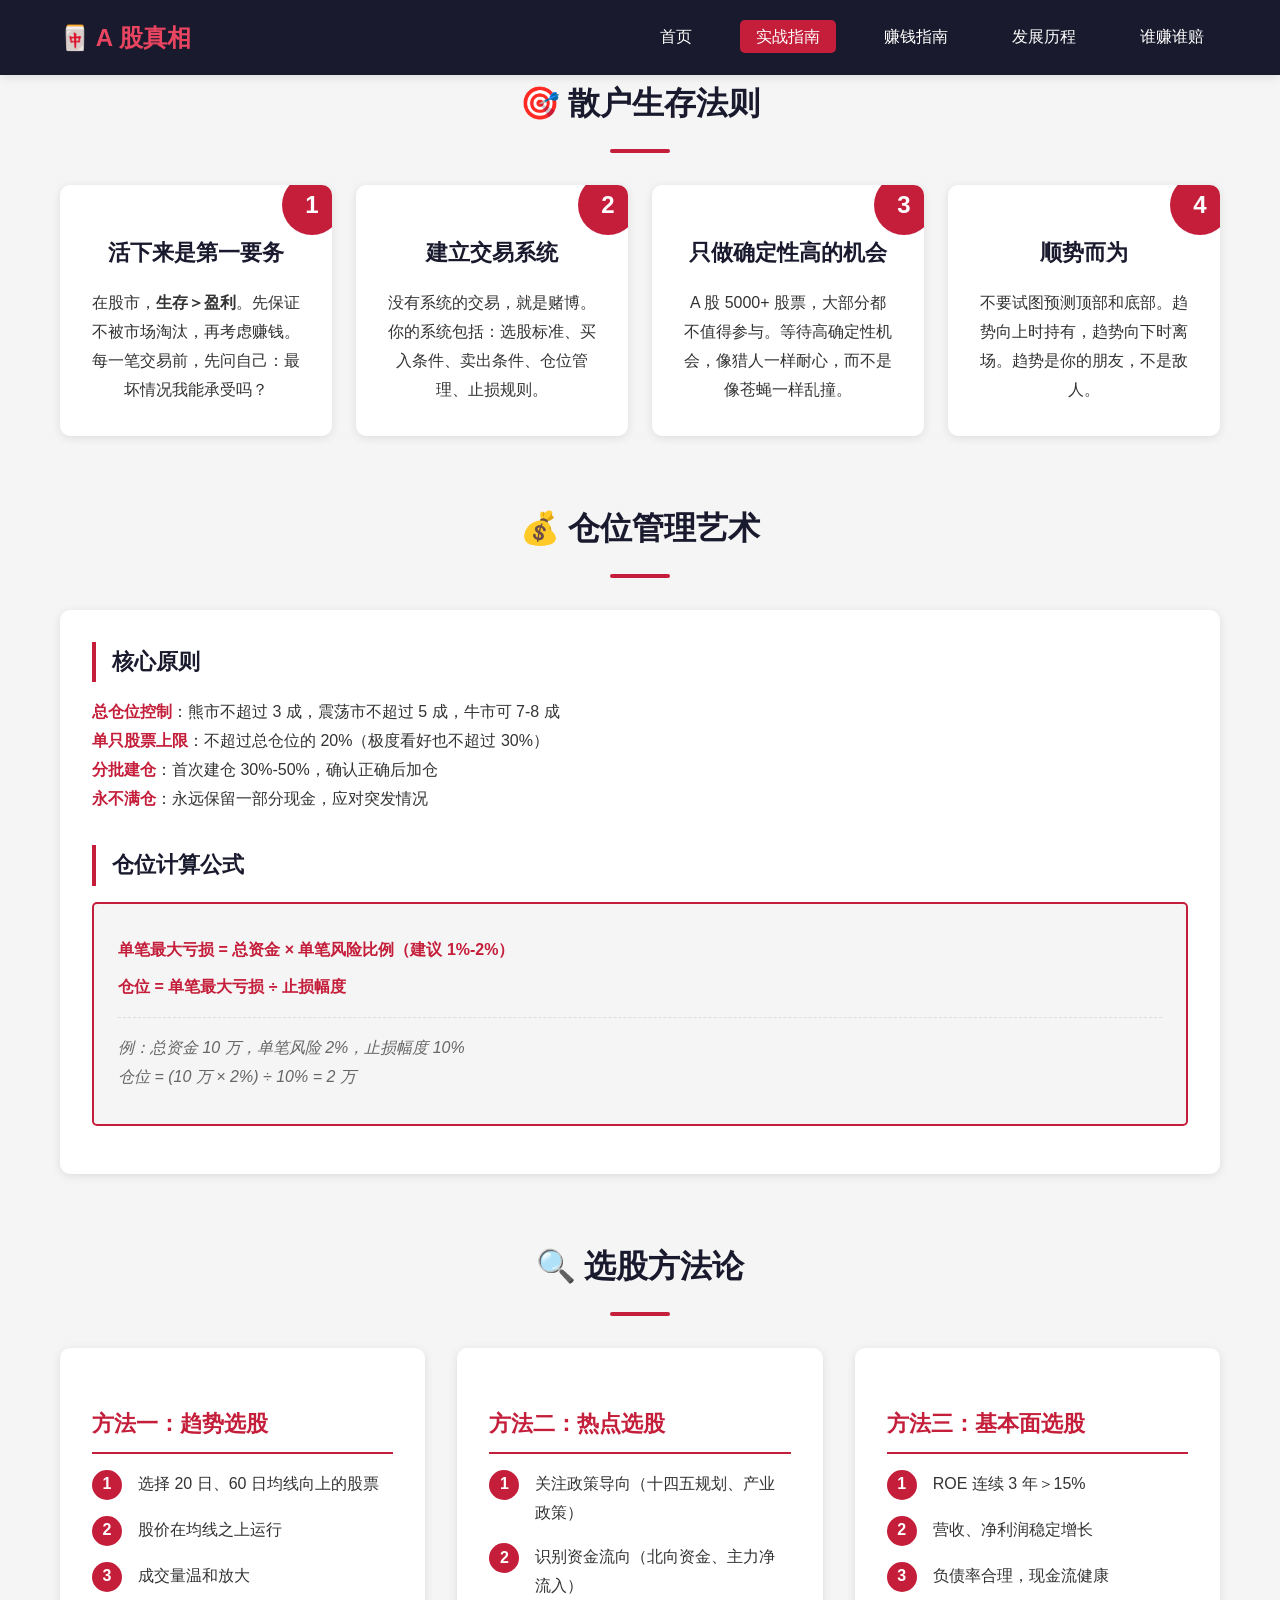
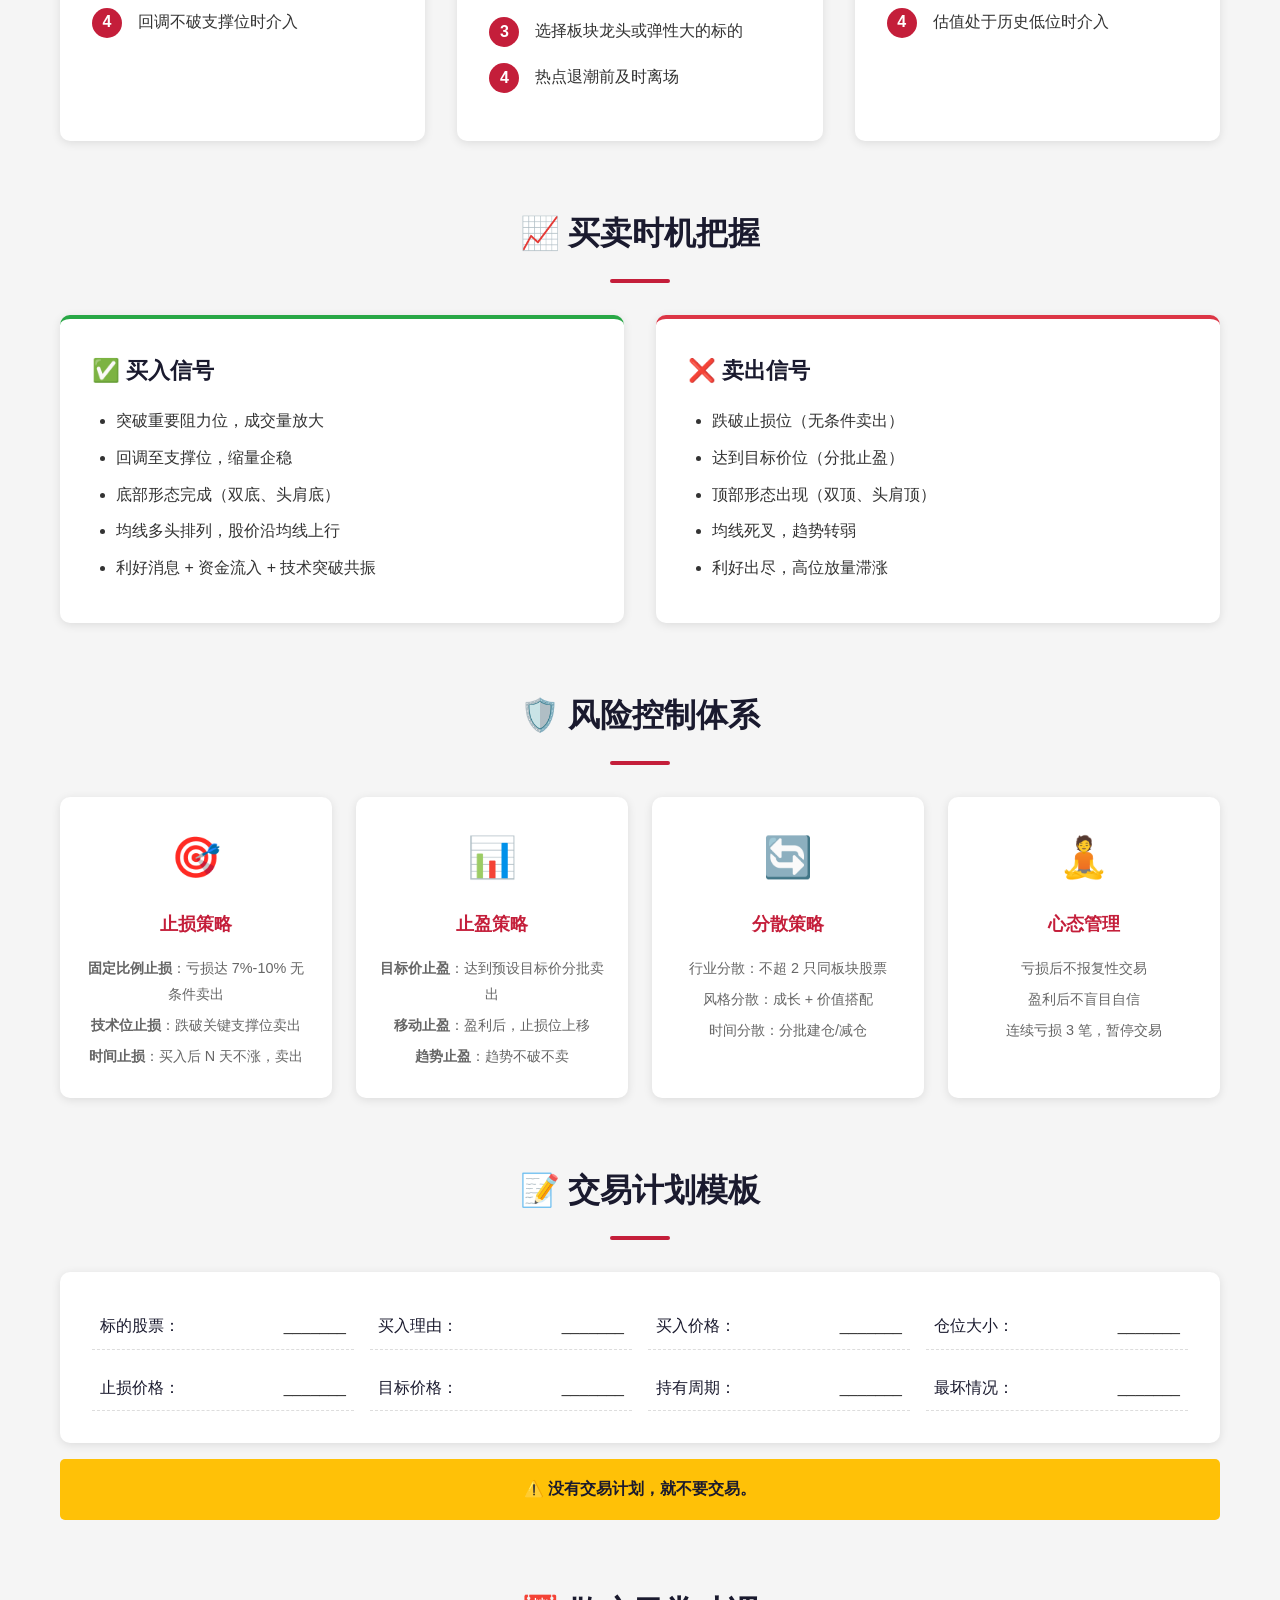
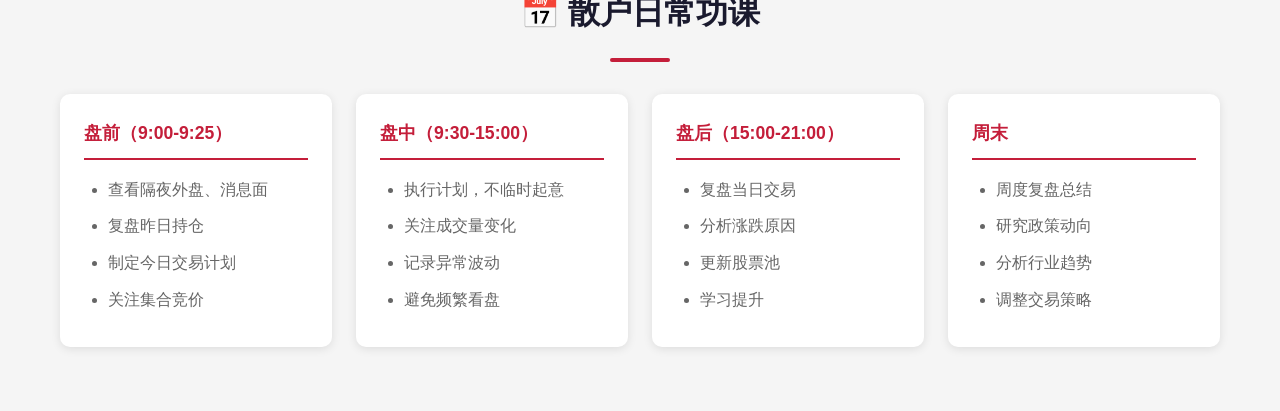
==== commit b0a979f3: "remove: 删除四个页面头部内容" ====
--- a/guide.html
+++ b/guide.html
@@ -20,13 +20,6 @@
         </div>
     </nav>
 
-    <header class="hero hero-guide">
-        <div class="container">
-            <h1>⚔️ 散户实战指南</h1>
-            <p class="subtitle">不讲故事，只讲方法；不画大饼，只给工具</p>
-        </div>
-    </header>
-
     <main class="container">
         <section class="guide-intro">
             <h2>🎯 散户生存法则</h2>
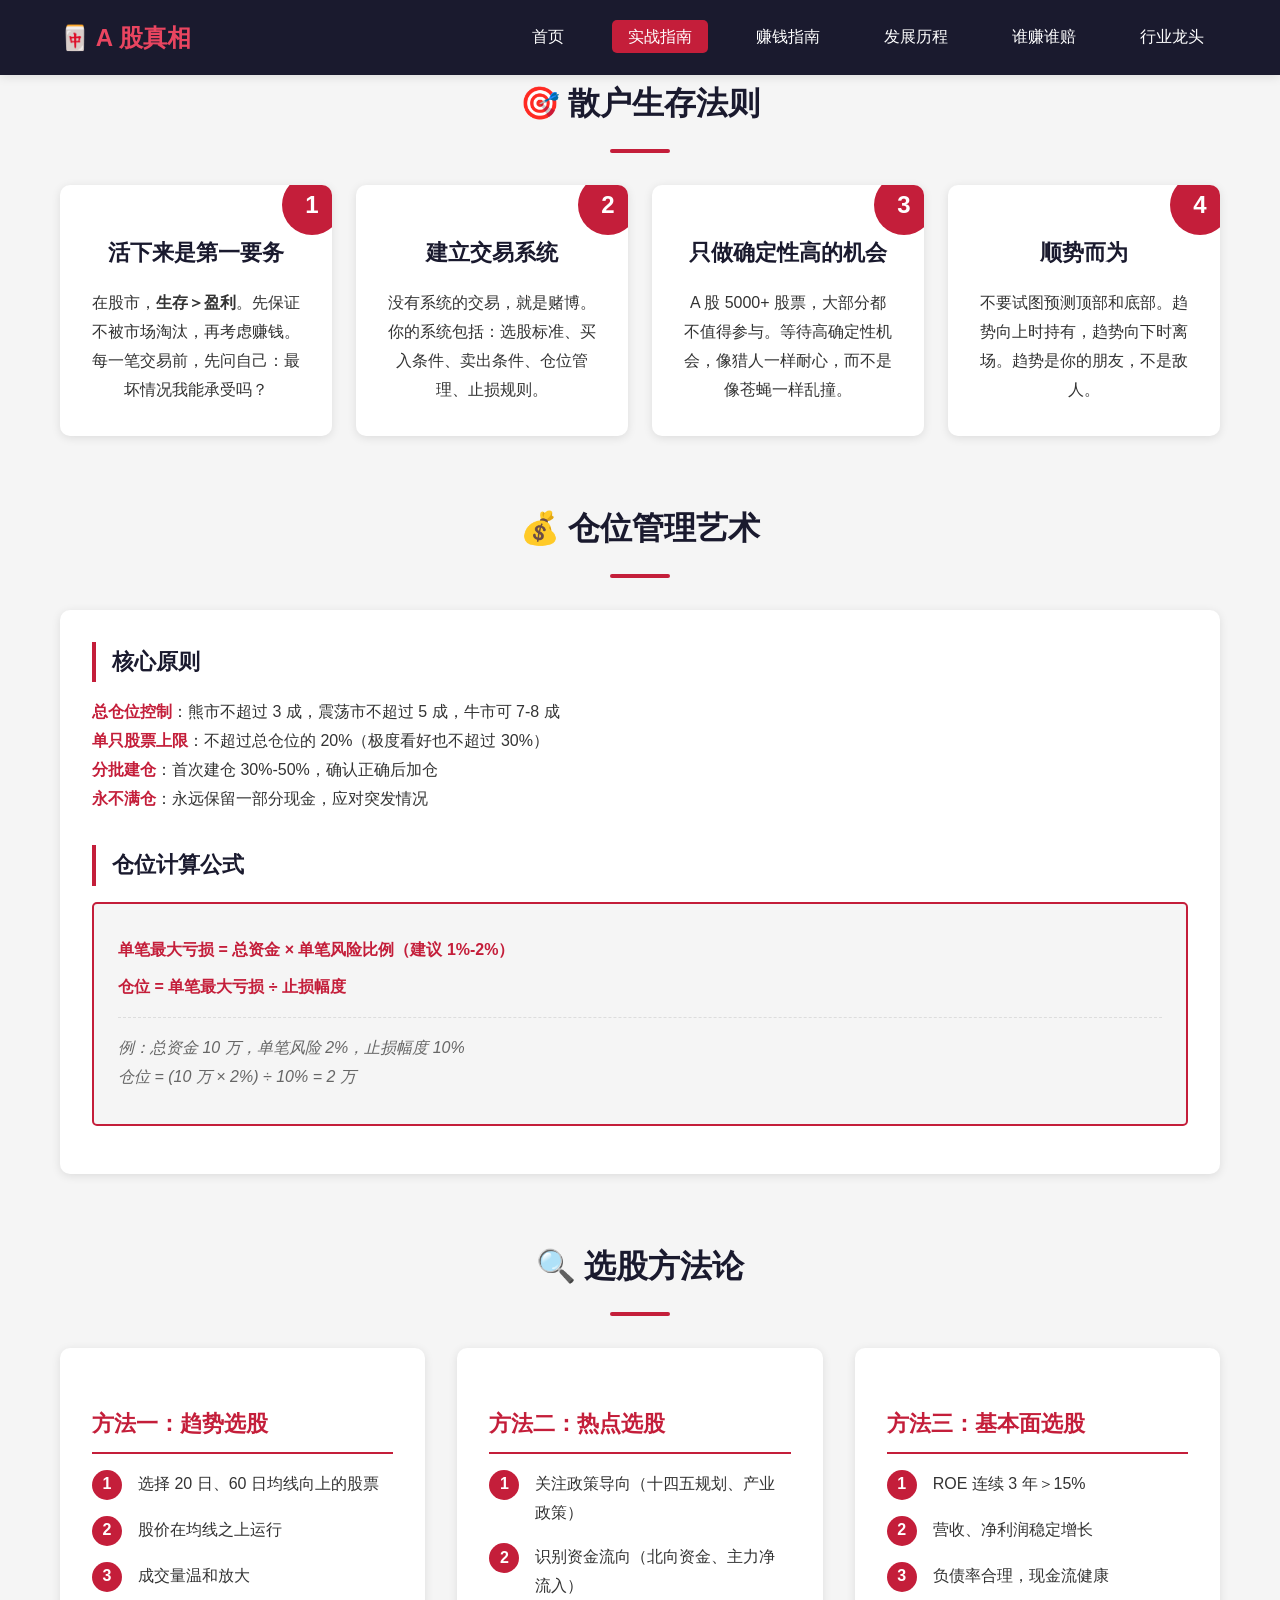
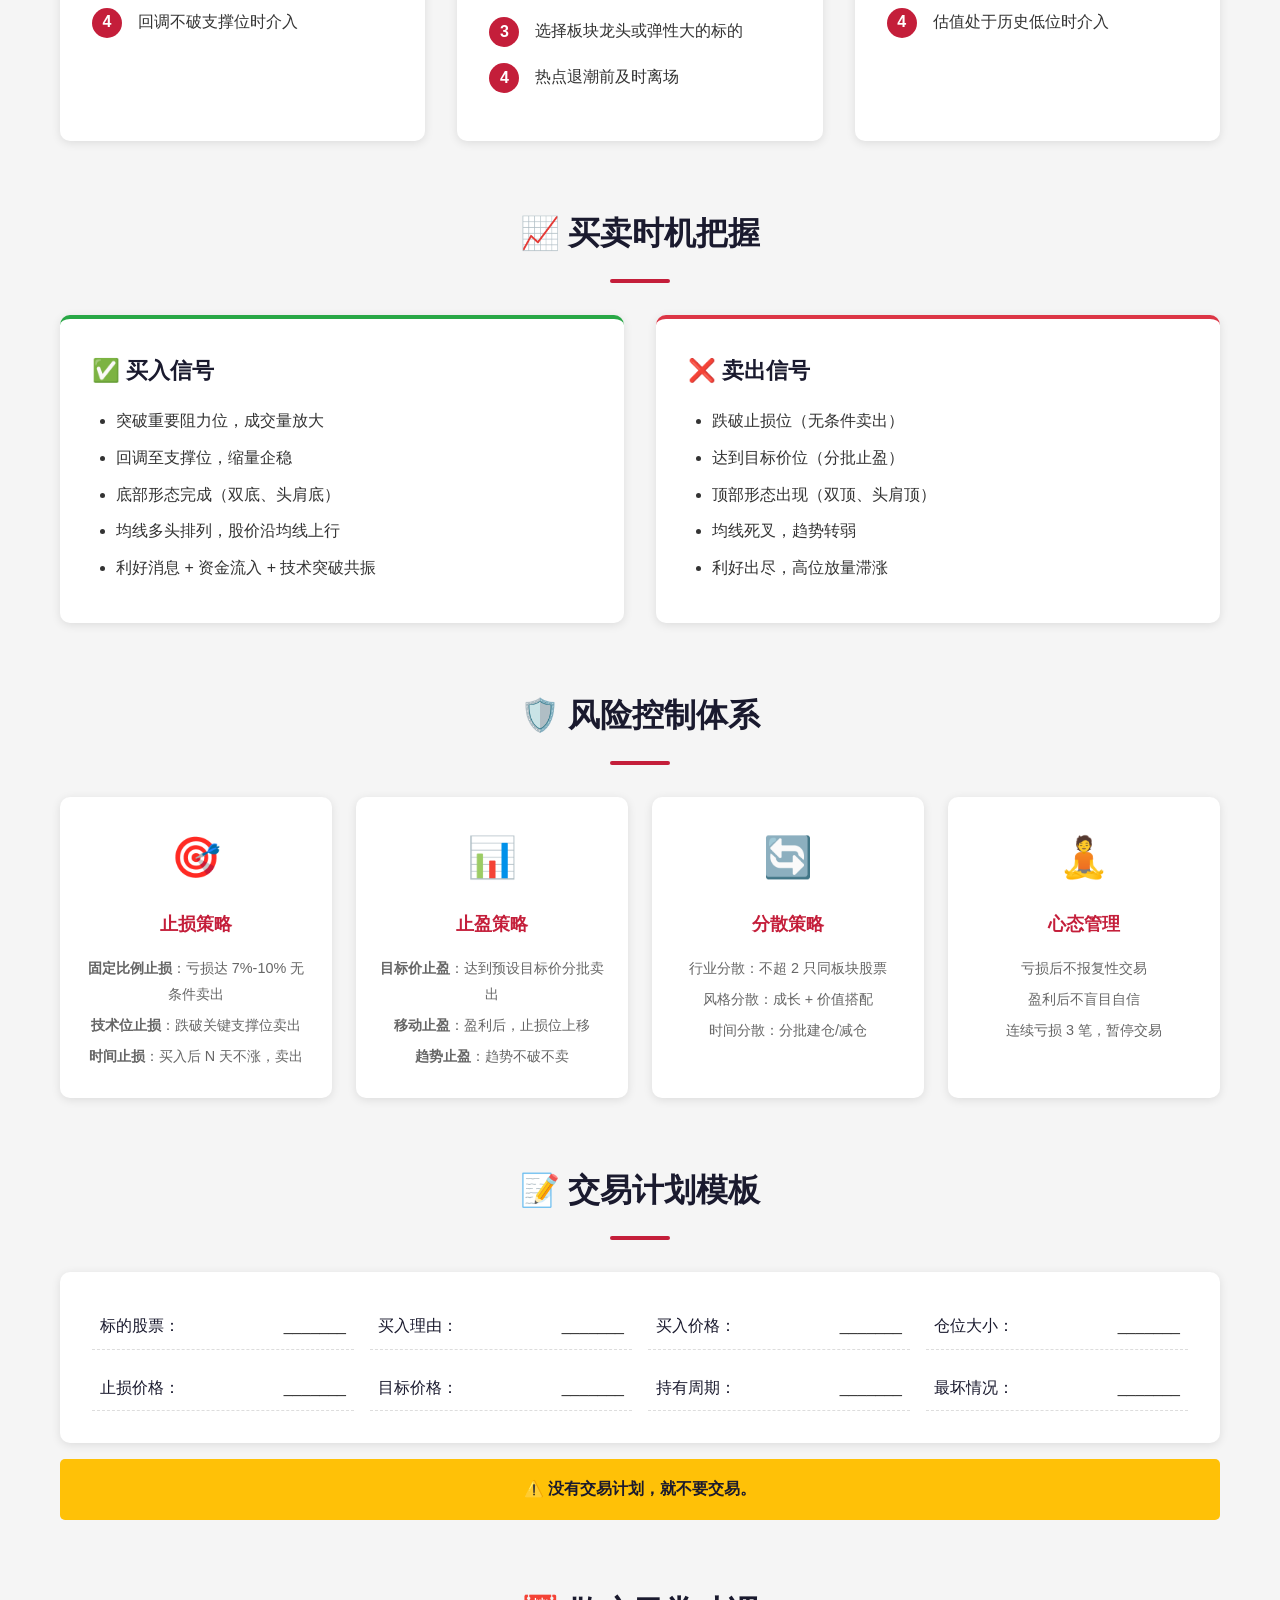
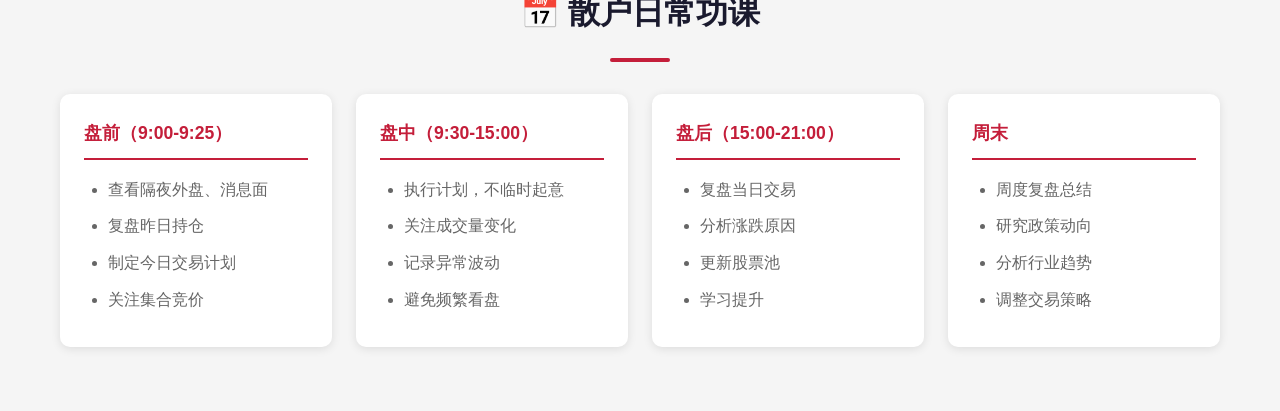
==== commit 16f99157: "feat: 更新样式并添加行业龙头页面" ====
--- a/guide.html
+++ b/guide.html
@@ -16,6 +16,7 @@
                 <li><a href="profit-guide.html">赚钱指南</a></li>
                 <li><a href="history.html">发展历程</a></li>
                 <li><a href="who-profits.html">谁赚谁赔</a></li>
+                <li><a href="leaders.html">行业龙头</a></li>
             </ul>
         </div>
     </nav>
--- a/css/style.css
+++ b/css/style.css
@@ -122,6 +122,875 @@
     background: linear-gradient(135deg, #1a1a2e 0%, #5a4a1e 100%);
 }
 
+/* ===== 行业龙头页面 ===== */
+.leaders-intro {
+    margin-bottom: 3rem;
+}
+
+.leaders-intro .highlight {
+    margin-top: 1rem;
+    padding: 1rem;
+    background: #fff3e0;
+    border-radius: 5px;
+    border-left: 4px solid var(--warning-color);
+}
+
+.industry-section {
+    margin-bottom: 3rem;
+}
+
+.industry-grid {
+    display: grid;
+    grid-template-columns: repeat(auto-fit, minmax(280px, 1fr));
+    gap: 1.5rem;
+}
+
+.leader-card {
+    background: var(--bg-white);
+    border-radius: 10px;
+    box-shadow: var(--shadow);
+    overflow: hidden;
+    transition: transform 0.3s ease, box-shadow 0.3s ease;
+}
+
+.leader-card:hover {
+    transform: translateY(-5px);
+    box-shadow: var(--shadow-lg);
+}
+
+.leader-header {
+    background: linear-gradient(135deg, var(--secondary-color), var(--primary-dark));
+    color: white;
+    padding: 1rem 1.5rem;
+    display: flex;
+    align-items: center;
+    gap: 1rem;
+}
+
+.leader-icon {
+    font-size: 2rem;
+}
+
+.leader-header h3 {
+    margin: 0;
+    color: white;
+    flex: 1;
+}
+
+.leader-code {
+    background: rgba(255, 255, 255, 0.2);
+    padding: 0.3rem 0.8rem;
+    border-radius: 20px;
+    font-size: 0.85rem;
+    font-weight: bold;
+}
+
+.leader-body {
+    padding: 1.5rem;
+}
+
+.leader-tags {
+    display: flex;
+    gap: 0.5rem;
+    margin-bottom: 1rem;
+    flex-wrap: wrap;
+}
+
+.tag {
+    padding: 0.2rem 0.8rem;
+    border-radius: 20px;
+    font-size: 0.8rem;
+    font-weight: bold;
+}
+
+.tag.primary {
+    background: #e3f2fd;
+    color: #1976d2;
+}
+
+.tag.success {
+    background: #e8f5e9;
+    color: #388e3c;
+}
+
+.leader-body p {
+    margin: 0.5rem 0;
+    color: var(--text-light);
+    font-size: 0.9rem;
+    line-height: 1.6;
+}
+
+.leader-body p:first-child {
+    margin-top: 0;
+}
+
+/* ===== 投资提示 ===== */
+.tips-section {
+    margin-bottom: 3rem;
+}
+
+.tips-grid {
+    display: grid;
+    grid-template-columns: repeat(auto-fit, minmax(250px, 1fr));
+    gap: 1.5rem;
+}
+
+.tip-card {
+    background: var(--bg-white);
+    padding: 1.5rem;
+    border-radius: 10px;
+    box-shadow: var(--shadow);
+    text-align: center;
+}
+
+.tip-icon {
+    font-size: 2.5rem;
+    margin-bottom: 0.5rem;
+}
+
+.tip-card h3 {
+    color: var(--primary-color);
+    margin: 0.5rem 0;
+}
+
+.tip-card p {
+    color: var(--text-light);
+    font-size: 0.9rem;
+    line-height: 1.6;
+}
+
+/* ===== 风险提示 ===== */
+.warning-section {
+    margin-bottom: 2rem;
+}
+
+.warning-box {
+    background: linear-gradient(135deg, #fff3e0, #ffe0b2);
+    padding: 1.5rem;
+    border-radius: 10px;
+    border: 2px solid var(--warning-color);
+}
+
+.warning-box p {
+    margin: 0.5rem 0;
+    color: var(--text-color);
+}
+
+.warning-box p:last-child {
+    margin-bottom: 0;
+}
+
+/* ===== 谁赚谁赔页面 ===== */
+/* 总览区域 */
+.overview-section {
+    margin-bottom: 3rem;
+}
+
+.overview-grid {
+    display: grid;
+    grid-template-columns: auto 1fr;
+    gap: 2rem;
+    align-items: center;
+}
+
+.overview-card {
+    background: var(--bg-white);
+    padding: 2rem;
+    border-radius: 10px;
+    box-shadow: var(--shadow);
+    display: flex;
+    flex-direction: column;
+    align-items: center;
+}
+
+/* 饼图 */
+.pie-chart {
+    width: 180px;
+    height: 180px;
+    border-radius: 50%;
+    background: conic-gradient(
+        #dc3545 0deg calc(360deg * 0.7),
+        #ffc107 calc(360deg * 0.7) calc(360deg * 0.9),
+        #28a745 calc(360deg * 0.9) 360deg
+    );
+    margin-bottom: 1.5rem;
+}
+
+.pie-legend {
+    display: flex;
+    flex-direction: column;
+    gap: 0.5rem;
+}
+
+.legend-item {
+    display: flex;
+    align-items: center;
+    gap: 0.5rem;
+    font-size: 0.9rem;
+}
+
+.legend-color {
+    width: 16px;
+    height: 16px;
+    border-radius: 3px;
+}
+
+.legend-color.loss { background: #dc3545; }
+.legend-color.break-even { background: #ffc107; }
+.legend-color.profit { background: #28a745; }
+
+.overview-text h3 {
+    color: var(--secondary-color);
+    margin-top: 0;
+}
+
+.overview-text p {
+    color: var(--text-light);
+    line-height: 1.8;
+}
+
+/* 流程图样式 */
+.flow-chart {
+    display: flex;
+    flex-direction: column;
+    gap: 1rem;
+    margin-bottom: 2rem;
+}
+
+.flow-item {
+    display: flex;
+    align-items: center;
+    gap: 1rem;
+    background: var(--bg-white);
+    padding: 1rem 1.5rem;
+    border-radius: 10px;
+    box-shadow: var(--shadow);
+}
+
+.flow-bar {
+    height: 40px;
+    border-radius: 5px;
+    min-width: 50px;
+    transition: width 0.5s ease;
+}
+
+.flow-loss .flow-bar { background: linear-gradient(90deg, #dc3545, #ff6b6b); }
+.flow-break .flow-bar { background: linear-gradient(90deg, #ffc107, #ffd93d); }
+.flow-profit .flow-bar { background: linear-gradient(90deg, #28a745, #6bc96b); }
+
+.flow-content {
+    flex: 1;
+    display: grid;
+    grid-template-columns: 120px 1fr 100px;
+    gap: 1rem;
+    align-items: center;
+}
+
+.flow-title {
+    display: flex;
+    align-items: center;
+    gap: 1rem;
+}
+
+.flow-range {
+    font-weight: bold;
+    color: var(--secondary-color);
+    min-width: 100px;
+}
+
+.flow-percent {
+    background: var(--bg-light);
+    padding: 0.2rem 0.6rem;
+    border-radius: 20px;
+    font-size: 0.85rem;
+    font-weight: bold;
+    color: var(--primary-color);
+}
+
+.flow-desc {
+    color: var(--text-light);
+    font-size: 0.9rem;
+}
+
+.flow-result {
+    font-weight: bold;
+    font-size: 0.9rem;
+}
+
+.flow-loss .flow-result { color: #dc3545; }
+.flow-break .flow-result { color: #ffc107; }
+.flow-profit .flow-result { color: #28a745; }
+
+.capital-summary {
+    background: var(--bg-white);
+    padding: 1.5rem;
+    border-radius: 10px;
+    box-shadow: var(--shadow);
+}
+
+.capital-summary h3 {
+    color: var(--secondary-color);
+    margin-top: 0;
+    margin-bottom: 1rem;
+}
+
+.capital-summary ul {
+    list-style: disc;
+    margin-left: 1.5rem;
+}
+
+.capital-summary li {
+    margin-bottom: 0.5rem;
+    color: var(--text-light);
+}
+
+/* ===== 表格样式 ===== */
+.table-container {
+    overflow-x: auto;
+    margin-bottom: 2rem;
+}
+
+.data-table {
+    width: 100%;
+    border-collapse: collapse;
+    background: var(--bg-white);
+    border-radius: 10px;
+    overflow: hidden;
+    box-shadow: var(--shadow);
+}
+
+.data-table thead {
+    background: linear-gradient(135deg, var(--secondary-color), var(--primary-dark));
+    color: white;
+}
+
+.data-table th {
+    padding: 1rem;
+    text-align: left;
+    font-weight: 600;
+    font-size: 0.95rem;
+}
+
+.data-table td {
+    padding: 1rem;
+    border-bottom: 1px solid var(--border-color);
+    vertical-align: middle;
+}
+
+.data-table tbody tr:hover {
+    background: var(--bg-light);
+}
+
+.data-table .job-icon {
+    margin-right: 0.5rem;
+}
+
+.profit-rate {
+    font-weight: bold;
+}
+
+.profit-rate.high { color: #28a745; }
+.profit-rate.medium { color: #ffc107; }
+.profit-rate.low { color: #dc3545; }
+
+.rating {
+    padding: 0.2rem 0.6rem;
+    border-radius: 20px;
+    font-size: 0.85rem;
+    font-weight: bold;
+}
+
+.rating.excellent { background: #d4edda; color: #155724; }
+.rating.good { background: #fff3cd; color: #856404; }
+.rating.average { background: #e2e3e5; color: #383d41; }
+.rating.poor { background: #f8d7da; color: #721c24; }
+
+/* ===== 条形图样式 ===== */
+.bar-chart-container {
+    background: var(--bg-white);
+    padding: 1.5rem;
+    border-radius: 10px;
+    box-shadow: var(--shadow);
+    margin-bottom: 1rem;
+}
+
+.bar-item {
+    display: grid;
+    grid-template-columns: 80px 1fr 50px;
+    gap: 1rem;
+    align-items: center;
+    margin-bottom: 1rem;
+}
+
+.bar-item:last-child {
+    margin-bottom: 0;
+}
+
+.bar-label {
+    font-weight: bold;
+    color: var(--secondary-color);
+    font-size: 0.95rem;
+}
+
+.bar-wrapper {
+    background: var(--bg-light);
+    border-radius: 10px;
+    height: 30px;
+    overflow: hidden;
+}
+
+.bar {
+    height: 100%;
+    border-radius: 10px;
+    transition: width 0.5s ease;
+}
+
+.bar.bar-low { background: linear-gradient(90deg, #dc3545, #ff6b6b); }
+.bar.bar-medium { background: linear-gradient(90deg, #ffc107, #ffd93d); }
+.bar.bar-high { background: linear-gradient(90deg, #28a745, #6bc96b); }
+
+.bar-value {
+    font-weight: bold;
+    text-align: right;
+}
+
+.chart-note {
+    text-align: center;
+    color: var(--text-light);
+    font-size: 0.9rem;
+    margin-top: 1rem;
+}
+
+/* ===== 职业分布 ===== */
+.job-grid {
+    display: grid;
+    gap: 1rem;
+    margin-bottom: 2rem;
+}
+
+.job-card {
+    background: var(--bg-white);
+    padding: 1rem 1.5rem;
+    border-radius: 10px;
+    box-shadow: var(--shadow);
+}
+
+.job-row {
+    display: flex;
+    align-items: center;
+    gap: 1.5rem;
+    flex-wrap: nowrap;
+}
+
+.job-icon {
+    font-size: 1.8rem;
+    min-width: 40px;
+}
+
+.job-title {
+    font-size: 1rem;
+    font-weight: bold;
+    color: var(--secondary-color);
+    min-width: 100px;
+}
+
+.job-percent {
+    color: var(--primary-color);
+    font-weight: bold;
+    min-width: 80px;
+}
+
+.job-desc {
+    font-size: 0.9rem;
+    color: var(--text-light);
+    flex: 1;
+    white-space: nowrap;
+    overflow: hidden;
+    text-overflow: ellipsis;
+}
+
+.job-result {
+    padding: 0.3rem 0.8rem;
+    border-radius: 5px;
+    font-weight: bold;
+    white-space: nowrap;
+}
+
+.job-summary {
+    background: var(--bg-white);
+    padding: 1.5rem;
+    border-radius: 10px;
+    box-shadow: var(--shadow);
+}
+
+.job-summary h3 {
+    color: var(--secondary-color);
+    margin-top: 0;
+    margin-bottom: 1rem;
+}
+
+.job-summary ul {
+    list-style: disc;
+    margin-left: 1.5rem;
+}
+
+.job-summary li {
+    margin-bottom: 0.5rem;
+    color: var(--text-light);
+}
+
+/* ===== 年龄分布 ===== */
+.age-grid {
+    display: grid;
+    gap: 1rem;
+    margin-bottom: 2rem;
+}
+
+.age-card {
+    background: var(--bg-white);
+    padding: 1rem 1.5rem;
+    border-radius: 10px;
+    box-shadow: var(--shadow);
+}
+
+.age-row {
+    display: flex;
+    align-items: center;
+    gap: 1.5rem;
+    flex-wrap: nowrap;
+}
+
+.age-range {
+    font-size: 1rem;
+    font-weight: bold;
+    color: var(--primary-color);
+    min-width: 90px;
+}
+
+.age-percent {
+    color: var(--secondary-color);
+    font-weight: bold;
+    min-width: 80px;
+}
+
+.age-desc {
+    font-size: 0.9rem;
+    color: var(--text-light);
+    flex: 1;
+    white-space: nowrap;
+    overflow: hidden;
+    text-overflow: ellipsis;
+}
+
+.age-result {
+    padding: 0.3rem 0.8rem;
+    border-radius: 5px;
+    font-weight: bold;
+    white-space: nowrap;
+}
+
+.age-tip {
+    font-size: 0.85rem;
+    padding: 0.3rem 0.8rem;
+    background: #e3f2fd;
+    border-radius: 5px;
+    white-space: nowrap;
+}
+
+.age-summary {
+    background: var(--bg-white);
+    padding: 1.5rem;
+    border-radius: 10px;
+    box-shadow: var(--shadow);
+}
+
+.age-summary h3 {
+    color: var(--secondary-color);
+    margin-top: 0;
+    margin-bottom: 1rem;
+}
+
+.age-summary ul {
+    list-style: disc;
+    margin-left: 1.5rem;
+}
+
+.age-summary li {
+    margin-bottom: 0.5rem;
+    color: var(--text-light);
+}
+
+/* ===== 性别对比 ===== */
+.gender-comparison {
+    display: grid;
+    grid-template-columns: repeat(auto-fit, minmax(300px, 1fr));
+    gap: 2rem;
+    margin-bottom: 2rem;
+}
+
+.gender-card {
+    background: var(--bg-white);
+    border-radius: 10px;
+    box-shadow: var(--shadow);
+    overflow: hidden;
+}
+
+.gender-card.male {
+    border-top: 5px solid #2196f3;
+}
+
+.gender-card.female {
+    border-top: 5px solid #e91e63;
+}
+
+.gender-header {
+    background: var(--bg-light);
+    padding: 1.5rem;
+    text-align: center;
+}
+
+.gender-icon {
+    font-size: 3rem;
+    display: block;
+    margin-bottom: 0.5rem;
+}
+
+.gender-header h3 {
+    margin: 0.5rem 0;
+    color: var(--secondary-color);
+}
+
+.gender-percent {
+    color: var(--primary-color);
+    font-weight: bold;
+    font-size: 1.1rem;
+}
+
+.gender-stats {
+    padding: 1.5rem;
+}
+
+.stat-row {
+    display: grid;
+    grid-template-columns: 80px 1fr 70px;
+    gap: 1rem;
+    align-items: center;
+    margin-bottom: 1rem;
+}
+
+.stat-row:last-child {
+    margin-bottom: 0;
+}
+
+.stat-label {
+    color: var(--text-light);
+    font-size: 0.9rem;
+}
+
+.stat-bar-bg {
+    background: var(--bg-light);
+    height: 20px;
+    border-radius: 10px;
+    overflow: hidden;
+}
+
+.stat-bar {
+    height: 100%;
+    background: linear-gradient(90deg, #2196f3, #64b5f6);
+    border-radius: 10px;
+    transition: width 0.5s ease;
+}
+
+.stat-bar.short { background: linear-gradient(90deg, #ff9800, #ffb74d); }
+.stat-bar.long { background: linear-gradient(90deg, #e91e63, #f48fb1); }
+.stat-bar.low { background: linear-gradient(90deg, #dc3545, #ef5350); }
+.stat-bar.medium { background: linear-gradient(90deg, #ffc107, #ffd54f); }
+
+.stat-value {
+    font-weight: bold;
+    font-size: 0.9rem;
+    text-align: right;
+}
+
+.stat-value.danger { color: #dc3545; }
+.stat-value.success { color: #28a745; }
+
+.gender-desc {
+    padding: 0 1.5rem 1.5rem;
+    color: var(--text-light);
+    font-size: 0.95rem;
+    line-height: 1.7;
+}
+
+/* ===== 综合画像 ===== */
+.profile-section {
+    margin-bottom: 2rem;
+}
+
+.profile-grid {
+    display: grid;
+    grid-template-columns: repeat(auto-fit, minmax(350px, 1fr));
+    gap: 2rem;
+}
+
+.profile-card {
+    background: var(--bg-white);
+    padding: 2rem;
+    border-radius: 10px;
+    box-shadow: var(--shadow);
+}
+
+.profile-card.best {
+    background: linear-gradient(135deg, rgba(46, 125, 50, 0.05), rgba(27, 94, 32, 0.05));
+    border: 2px solid var(--success-color);
+}
+
+.profile-card.worst {
+    background: linear-gradient(135deg, rgba(198, 40, 40, 0.05), rgba(142, 0, 0, 0.05));
+    border: 2px solid var(--danger-color);
+}
+
+.profile-title {
+    font-size: 1.3rem;
+    font-weight: bold;
+    margin-top: 0;
+    margin-bottom: 1.5rem;
+    text-align: center;
+}
+
+/* 流程图样式 */
+.profile-flow {
+    display: flex;
+    align-items: center;
+    justify-content: center;
+    flex-wrap: wrap;
+    gap: 0.5rem;
+    margin-bottom: 1.5rem;
+    padding: 1rem;
+    background: var(--bg-light);
+    border-radius: 10px;
+}
+
+.profile-step {
+    display: flex;
+    flex-direction: column;
+    align-items: center;
+    gap: 0.3rem;
+    padding: 0.5rem 1rem;
+    background: var(--bg-white);
+    border-radius: 8px;
+    box-shadow: var(--shadow);
+}
+
+.step-icon {
+    font-size: 1.5rem;
+}
+
+.profile-step span:last-child {
+    font-size: 0.85rem;
+    color: var(--text-light);
+    white-space: nowrap;
+}
+
+.profile-arrow {
+    color: var(--primary-color);
+    font-size: 1.2rem;
+    font-weight: bold;
+}
+
+.profile-features {
+    text-align: center;
+    color: var(--text-light);
+    font-size: 0.95rem;
+    line-height: 1.8;
+}
+
+.profile-features strong {
+    color: var(--secondary-color);
+    display: block;
+    margin-bottom: 0.5rem;
+}
+
+.gender-summary {
+    background: var(--bg-white);
+    padding: 1.5rem;
+    border-radius: 10px;
+    box-shadow: var(--shadow);
+    margin-bottom: 2rem;
+}
+
+.gender-summary h3 {
+    color: var(--secondary-color);
+    margin-top: 0;
+    margin-bottom: 1rem;
+}
+
+.gender-summary ul {
+    list-style: disc;
+    margin-left: 1.5rem;
+}
+
+.gender-summary li {
+    margin-bottom: 0.5rem;
+    color: var(--text-light);
+}
+
+/* ===== 综合画像 ===== */
+.profile-section {
+    margin-bottom: 2rem;
+}
+
+.profile-grid {
+    display: grid;
+    grid-template-columns: repeat(auto-fit, minmax(300px, 1fr));
+    gap: 2rem;
+}
+
+.profile-card {
+    background: var(--bg-white);
+    padding: 2rem;
+    border-radius: 10px;
+    box-shadow: var(--shadow);
+}
+
+.profile-card.best {
+    background: linear-gradient(135deg, rgba(46, 125, 50, 0.05), rgba(27, 94, 32, 0.05));
+    border: 2px solid var(--success-color);
+}
+
+.profile-card.worst {
+    background: linear-gradient(135deg, rgba(198, 40, 40, 0.05), rgba(142, 0, 0, 0.05));
+    border: 2px solid var(--danger-color);
+}
+
+.profile-title {
+    font-size: 1.3rem;
+    font-weight: bold;
+    margin-top: 0;
+    margin-bottom: 1.5rem;
+    text-align: center;
+}
+
+.profile-card ul {
+    list-style: none;
+    margin: 0;
+    padding: 0;
+}
+
+.profile-card li {
+    padding: 0.8rem 0;
+    border-bottom: 1px dashed var(--border-color);
+    color: var(--text-color);
+}
+
+.profile-card li:last-child {
+    border-bottom: none;
+}
+
+.profile-card li strong {
+    color: var(--primary-color);
+}
+
 /* ===== 主要内容区域 ===== */
 main {
     padding: 3rem 0;
@@ -2510,6 +3379,127 @@
         text-align: center;
     }
 
+    .capital-grid,
+    .job-grid,
+    .age-grid {
+        gap: 0.8rem;
+    }
+
+    .capital-row,
+    .job-row,
+    .age-row {
+        flex-wrap: wrap;
+        gap: 0.8rem;
+    }
+
+    .capital-range,
+    .capital-percent,
+    .capital-desc,
+    .capital-result,
+    .job-title,
+    .job-percent,
+    .job-desc,
+    .job-result,
+    .age-range,
+    .age-percent,
+    .age-desc,
+    .age-result,
+    .age-tip {
+        white-space: normal;
+        overflow: visible;
+        text-overflow: clip;
+    }
+
+    .capital-desc,
+    .job-desc,
+    .age-desc {
+        flex: 1 1 100%;
+    }
+
+    .industry-grid,
+    .tips-grid {
+        grid-template-columns: 1fr;
+    }
+
+    .leader-header {
+        flex-wrap: wrap;
+    }
+
+    .leader-code {
+        width: 100%;
+        text-align: center;
+        margin-top: 0.5rem;
+    }
+
+    .overview-grid {
+        grid-template-columns: 1fr;
+        text-align: center;
+    }
+
+    .pie-chart {
+        width: 150px;
+        height: 150px;
+    }
+
+    .flow-content {
+        grid-template-columns: 1fr;
+        gap: 0.5rem;
+    }
+
+    .flow-title {
+        flex-direction: column;
+        align-items: flex-start;
+        gap: 0.3rem;
+    }
+
+    .bar-item {
+        grid-template-columns: 60px 1fr 40px;
+        gap: 0.5rem;
+    }
+
+    .bar-label {
+        font-size: 0.85rem;
+    }
+
+    .data-table {
+        font-size: 0.85rem;
+    }
+
+    .data-table th,
+    .data-table td {
+        padding: 0.8rem 0.5rem;
+    }
+
+    .stat-row {
+        grid-template-columns: 60px 1fr 50px;
+        gap: 0.5rem;
+    }
+
+    .stat-label {
+        font-size: 0.8rem;
+    }
+
+    .profile-flow {
+        flex-direction: column;
+    }
+
+    .profile-arrow {
+        transform: rotate(90deg);
+    }
+
+    .gender-comparison {
+        grid-template-columns: 1fr;
+    }
+
+    .profile-grid {
+        grid-template-columns: 1fr;
+    }
+
+    .stat-item {
+        flex-direction: column;
+        gap: 0.3rem;
+    }
+
     .concept-content {
         grid-template-columns: 1fr;
     }
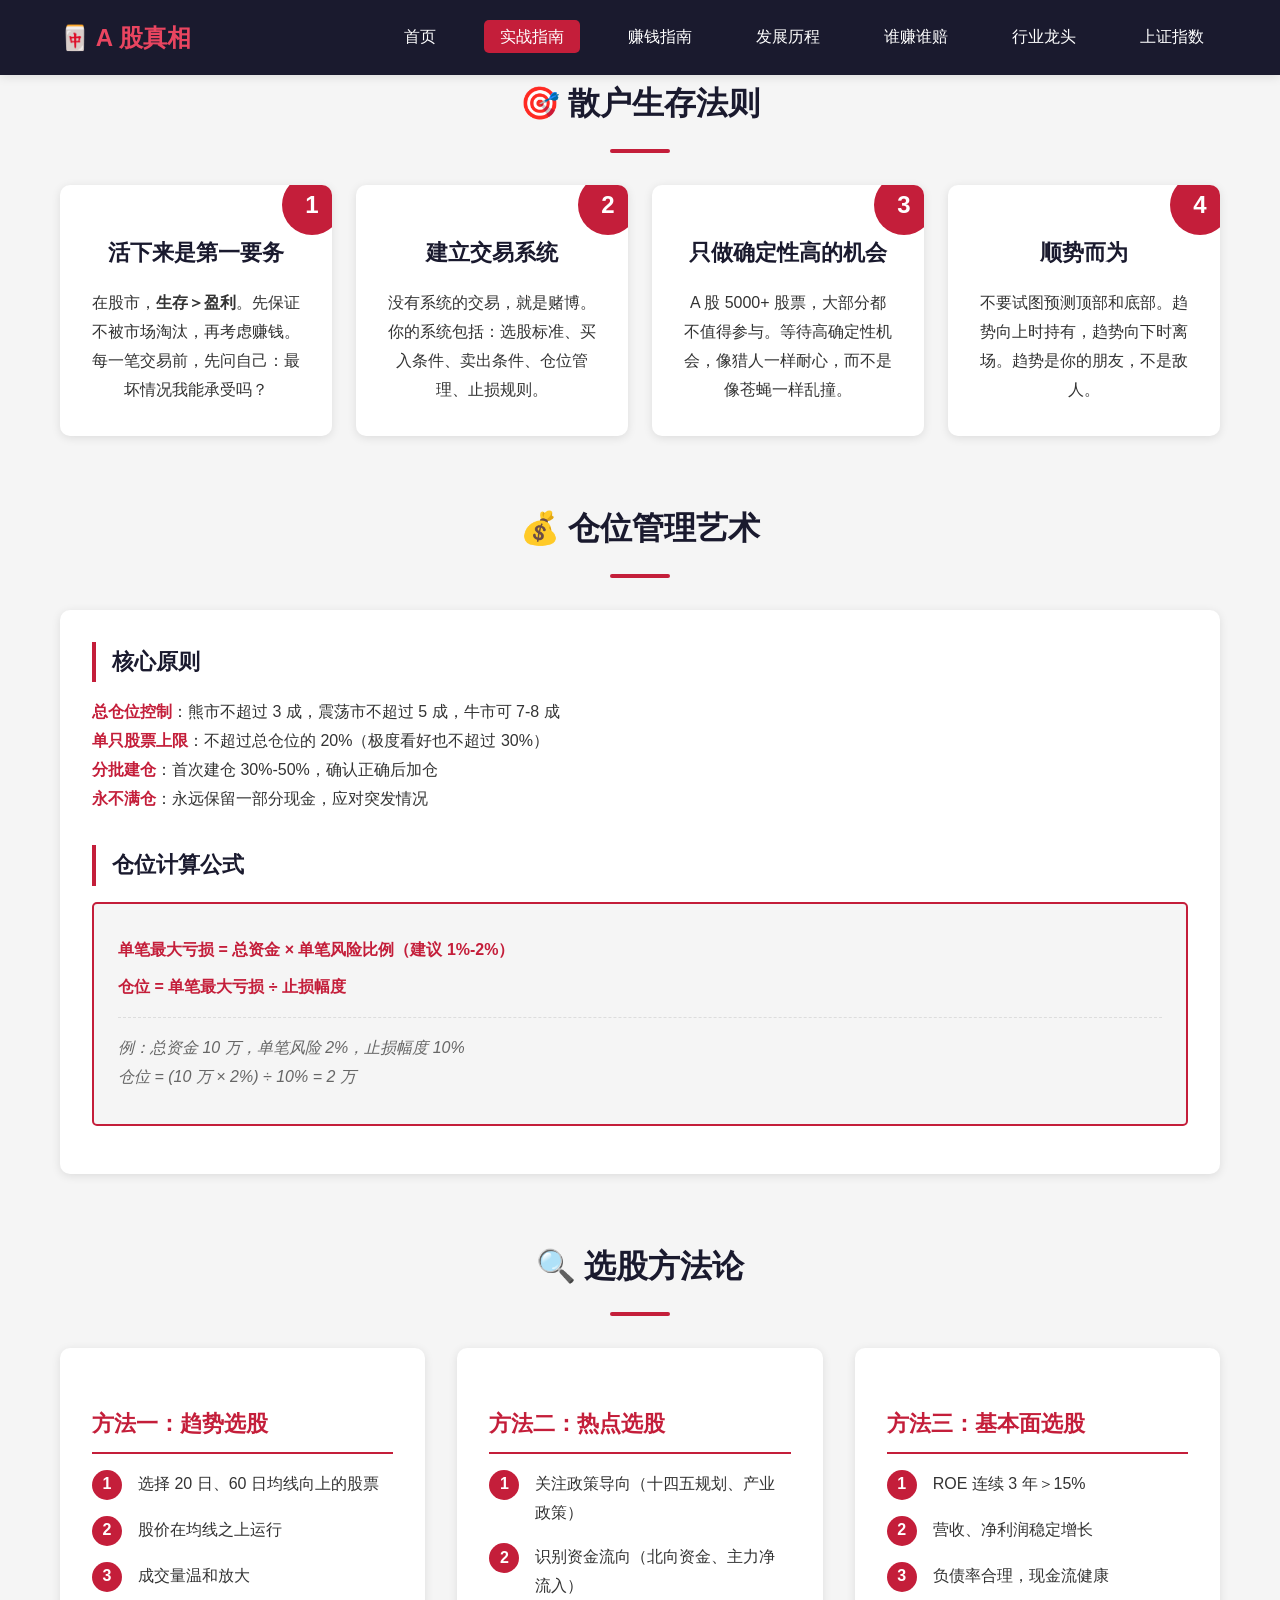
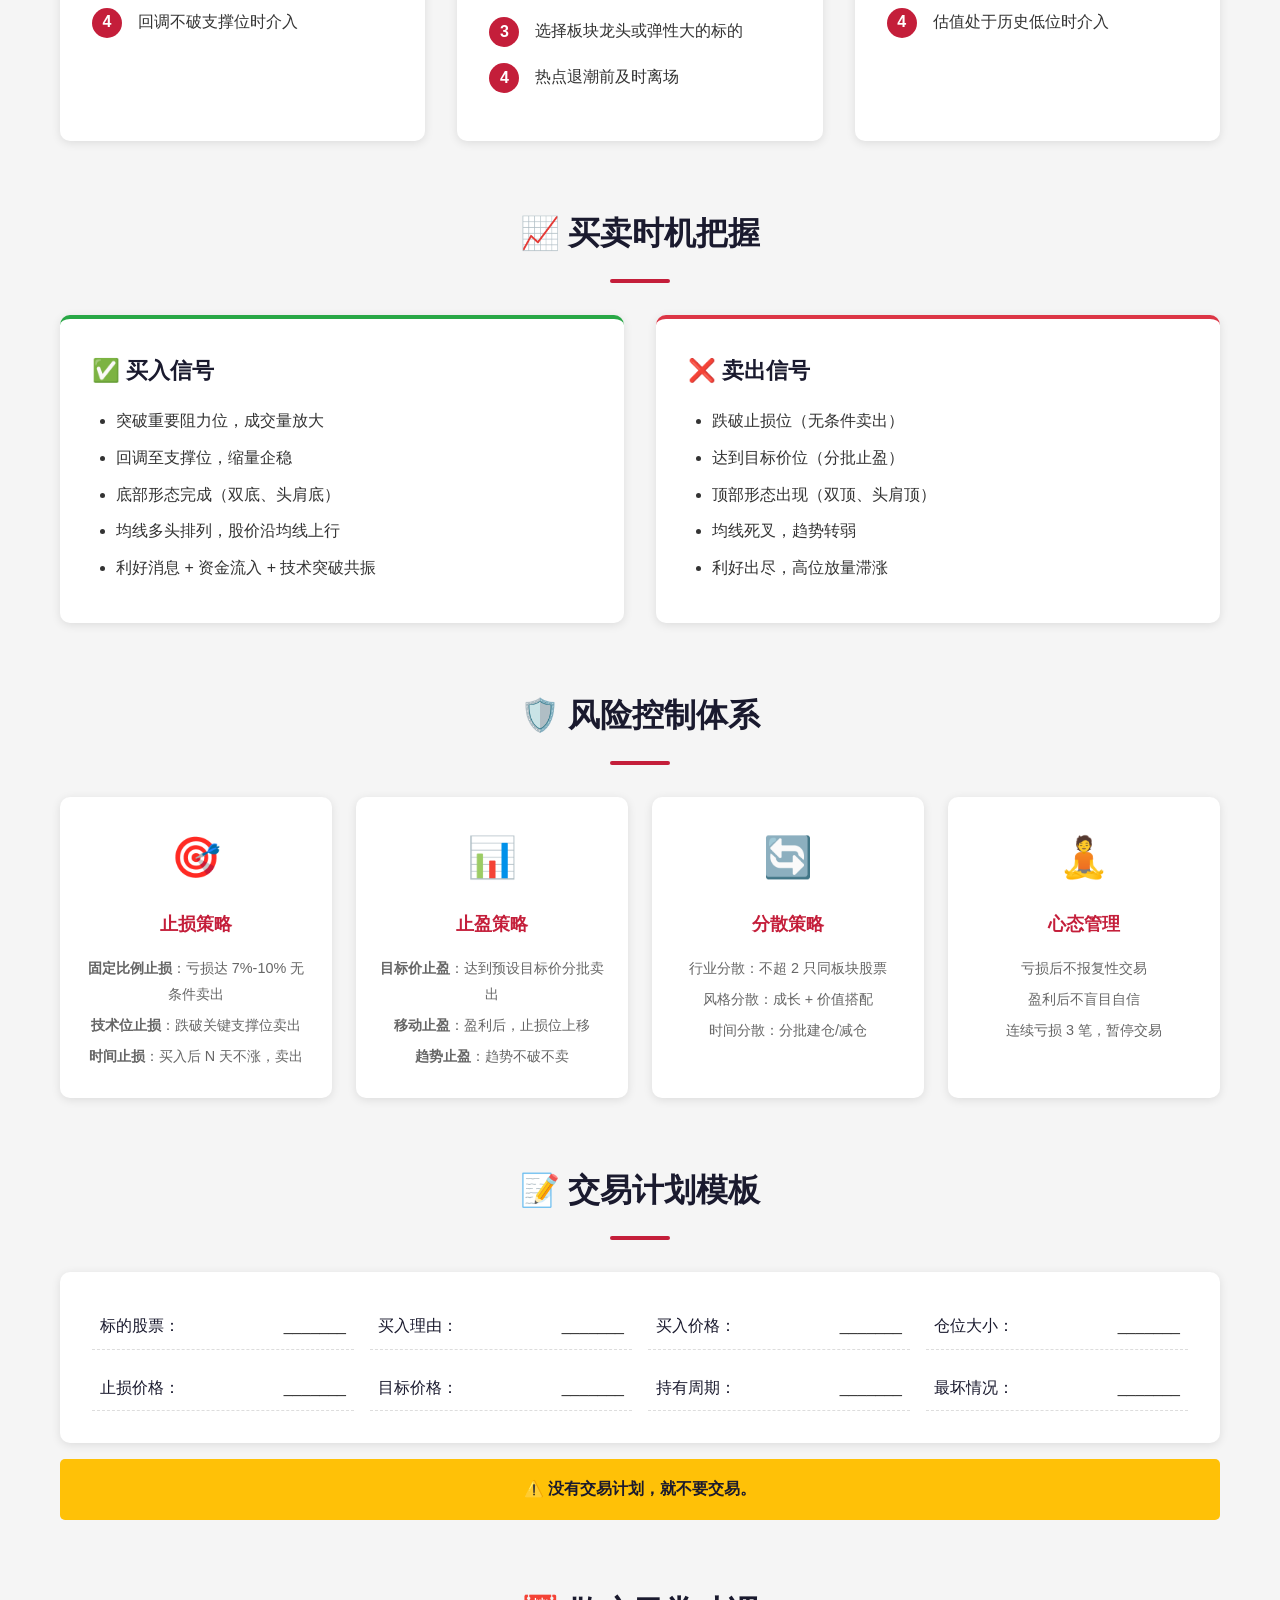
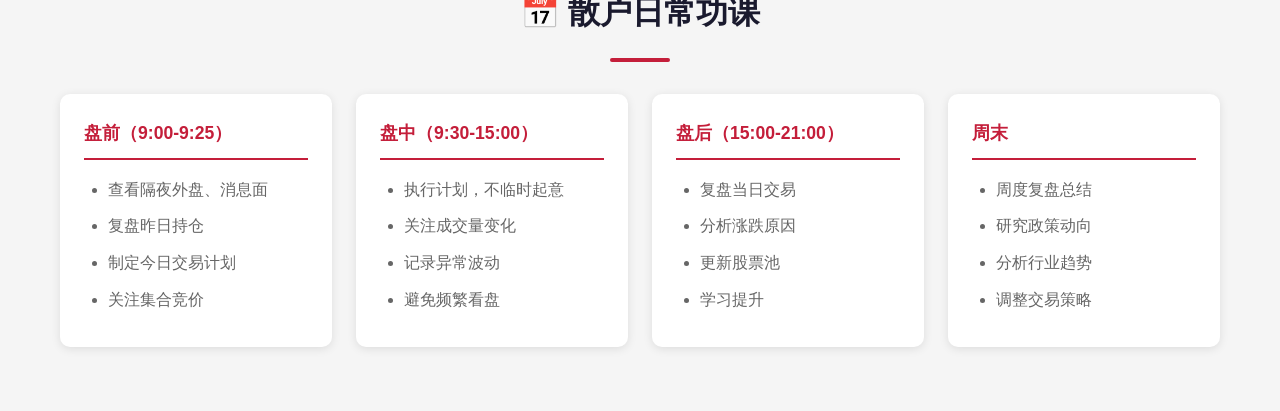
==== commit 77a20ce1: "feat: 添加上证指数页面及样式" ====
--- a/guide.html
+++ b/guide.html
@@ -17,6 +17,7 @@
                 <li><a href="history.html">发展历程</a></li>
                 <li><a href="who-profits.html">谁赚谁赔</a></li>
                 <li><a href="leaders.html">行业龙头</a></li>
+                <li><a href="shanghai-index.html">上证指数</a></li>
             </ul>
         </div>
     </nav>
--- a/css/style.css
+++ b/css/style.css
@@ -3666,11 +3666,11 @@
     footer {
         display: none;
     }
-    
+
     body {
         background: white;
     }
-    
+
     .card,
     .content-box,
     .lesson-card {
@@ -3678,3 +3678,140 @@
         border: 1px solid #ddd;
     }
 }
+
+/* ===== 上证指数页面样式 ===== */
+.index-intro .info-grid {
+    display: grid;
+    grid-template-columns: repeat(auto-fit, minmax(200px, 1fr));
+    gap: 1rem;
+    margin-top: 1.5rem;
+}
+
+.info-card {
+    background: var(--bg-white);
+    padding: 1.5rem;
+    border-radius: 10px;
+    box-shadow: var(--shadow);
+    text-align: center;
+    border-top: 4px solid var(--primary-color);
+}
+
+.info-card h4 {
+    color: var(--secondary-color);
+    margin-bottom: 0.5rem;
+    font-size: 1rem;
+}
+
+.info-card p {
+    color: var(--primary-color);
+    font-weight: bold;
+    font-size: 1.2rem;
+    margin: 0;
+}
+
+.example-box {
+    background: var(--bg-light);
+    padding: 1.5rem;
+    border-radius: 10px;
+    border-left: 4px solid var(--accent-color);
+    margin: 1rem 0;
+}
+
+.limitation-list {
+    display: flex;
+    flex-direction: column;
+    gap: 1rem;
+}
+
+.limitation-item {
+    display: flex;
+    gap: 1.5rem;
+    align-items: flex-start;
+    background: var(--bg-white);
+    padding: 1.5rem;
+    border-radius: 10px;
+    box-shadow: var(--shadow);
+}
+
+.limitation-num {
+    font-size: 2rem;
+    font-weight: bold;
+    color: var(--primary-color);
+    opacity: 0.3;
+    min-width: 50px;
+}
+
+.limitation-text h4 {
+    color: var(--secondary-color);
+    margin-bottom: 0.5rem;
+}
+
+.limitation-text p {
+    color: var(--text-light);
+    margin: 0;
+    line-height: 1.7;
+}
+
+.index-grid {
+    display: grid;
+    grid-template-columns: repeat(auto-fit, minmax(250px, 1fr));
+    gap: 1.5rem;
+}
+
+.index-card {
+    background: var(--bg-white);
+    padding: 1.5rem;
+    border-radius: 10px;
+    box-shadow: var(--shadow);
+    border-left: 4px solid var(--primary-color);
+    transition: transform 0.3s ease, box-shadow 0.3s ease;
+}
+
+.index-card:hover {
+    transform: translateY(-5px);
+    box-shadow: var(--shadow-lg);
+}
+
+.index-card h4 {
+    color: var(--secondary-color);
+    margin-bottom: 0.5rem;
+    font-size: 1.1rem;
+}
+
+.index-code {
+    color: var(--primary-color);
+    font-weight: bold;
+    font-size: 0.9rem;
+    margin-bottom: 0.5rem;
+}
+
+.index-card p {
+    color: var(--text-light);
+    font-size: 0.9rem;
+    line-height: 1.6;
+    margin: 0;
+}
+
+.grid-2 {
+    display: grid;
+    grid-template-columns: repeat(auto-fit, minmax(280px, 1fr));
+    gap: 1.5rem;
+    margin-top: 1.5rem;
+}
+
+/* 响应式 */
+@media (max-width: 768px) {
+    .limitation-item {
+        flex-direction: column;
+        gap: 0.5rem;
+    }
+
+    .limitation-num {
+        font-size: 1.5rem;
+        min-width: 40px;
+    }
+
+    .index-grid {
+        grid-template-columns: 1fr;
+    }
+}
